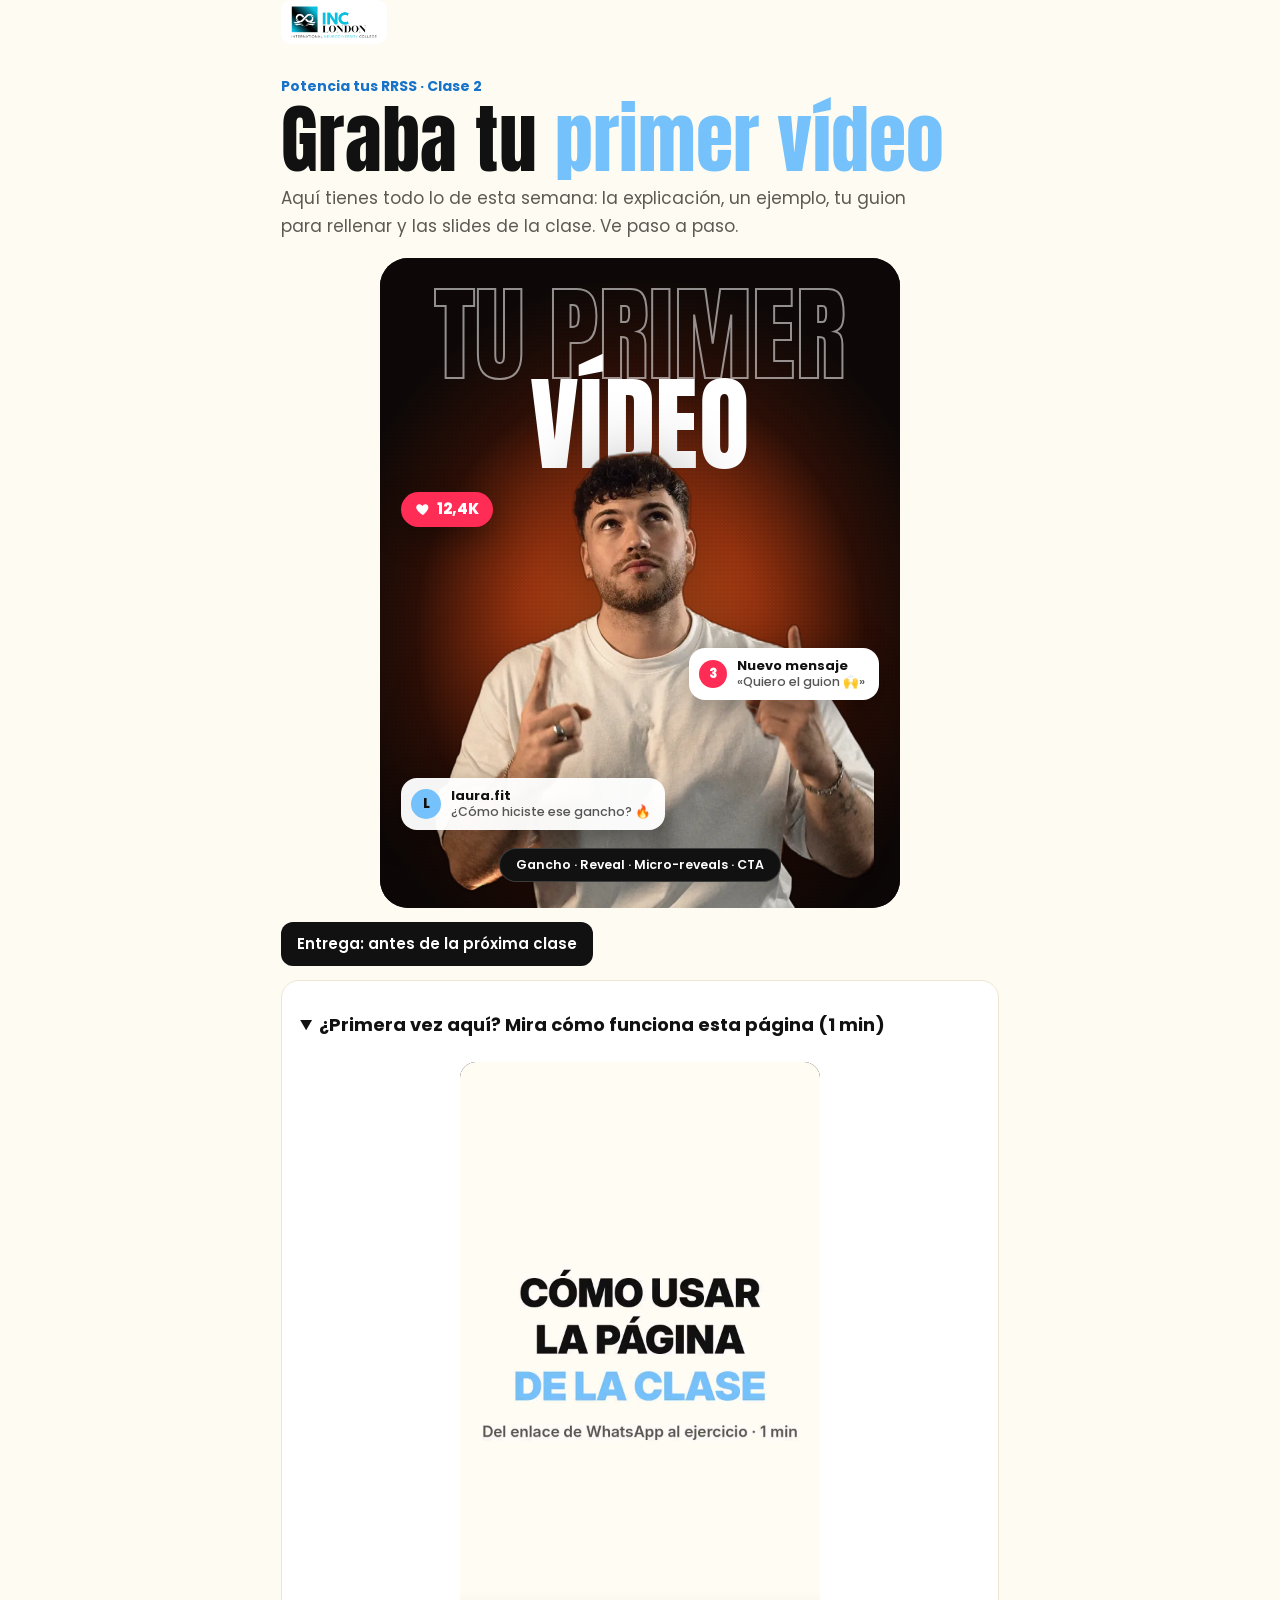
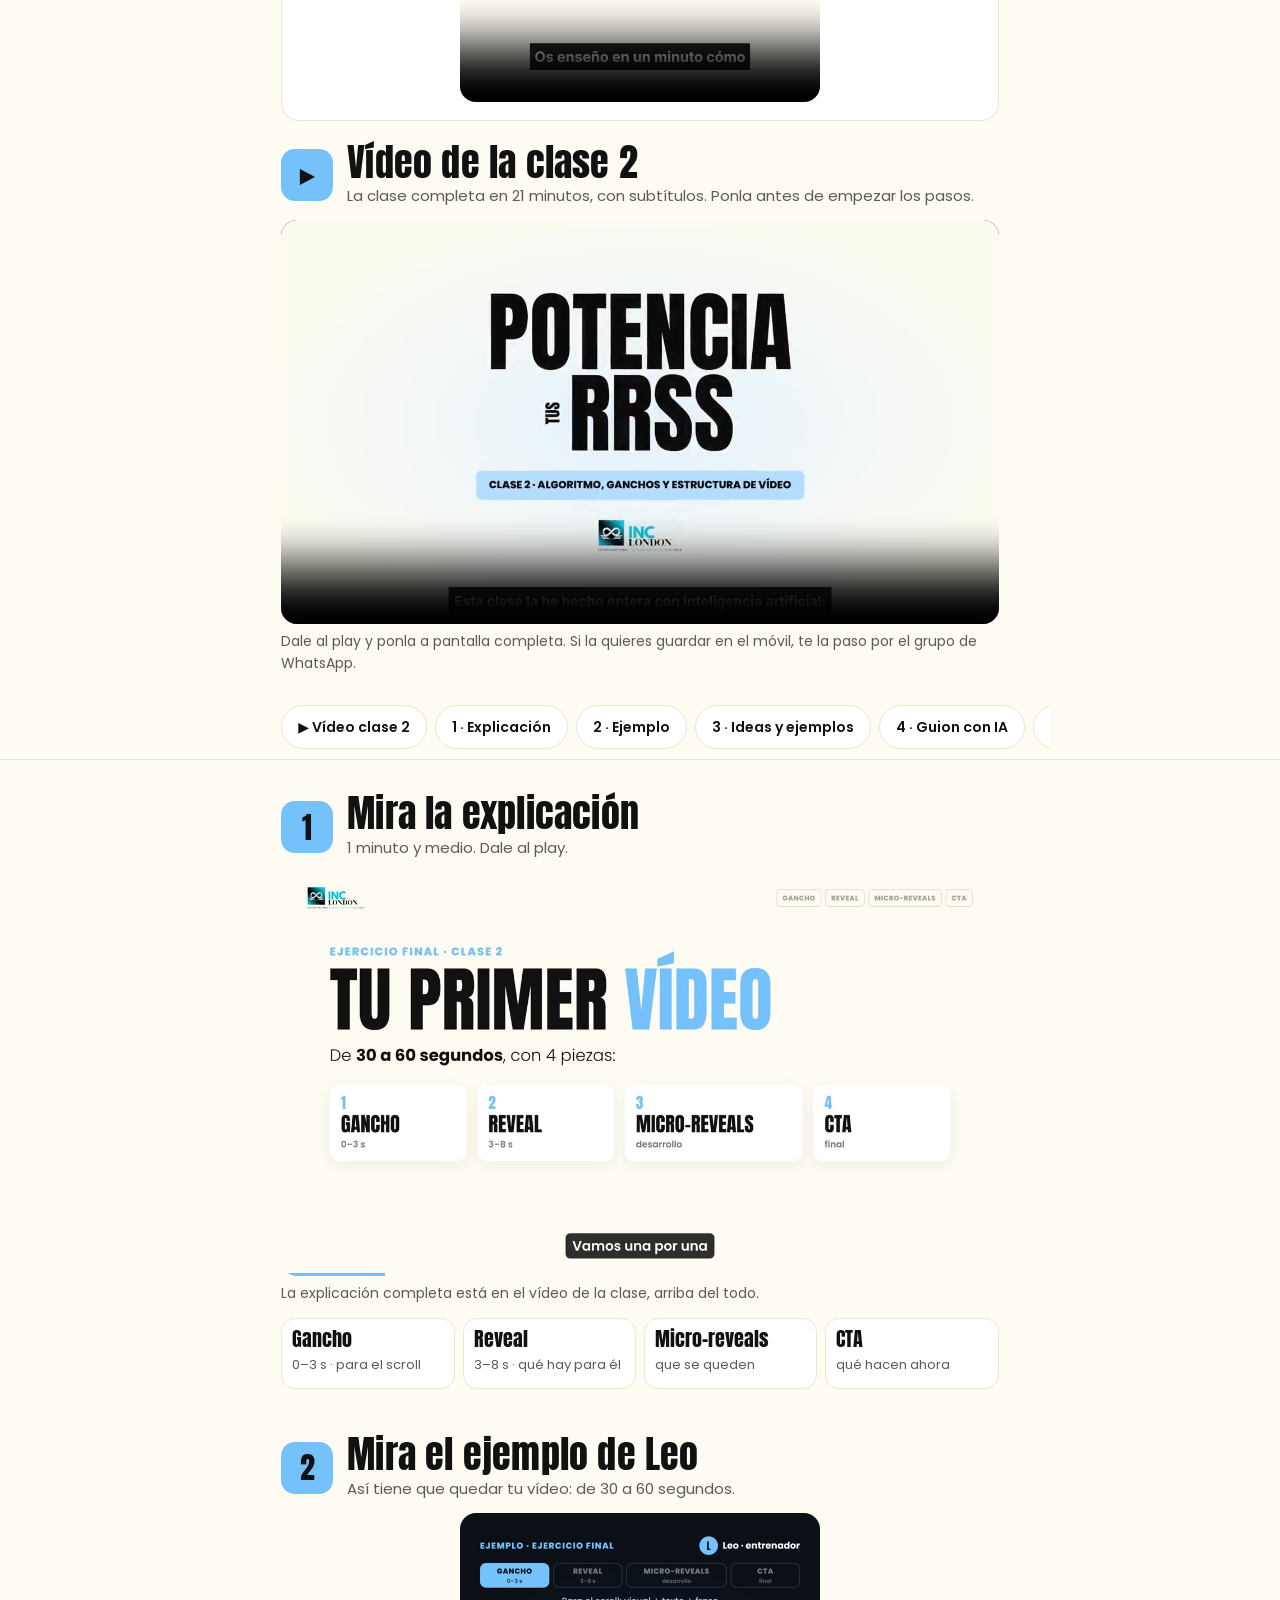
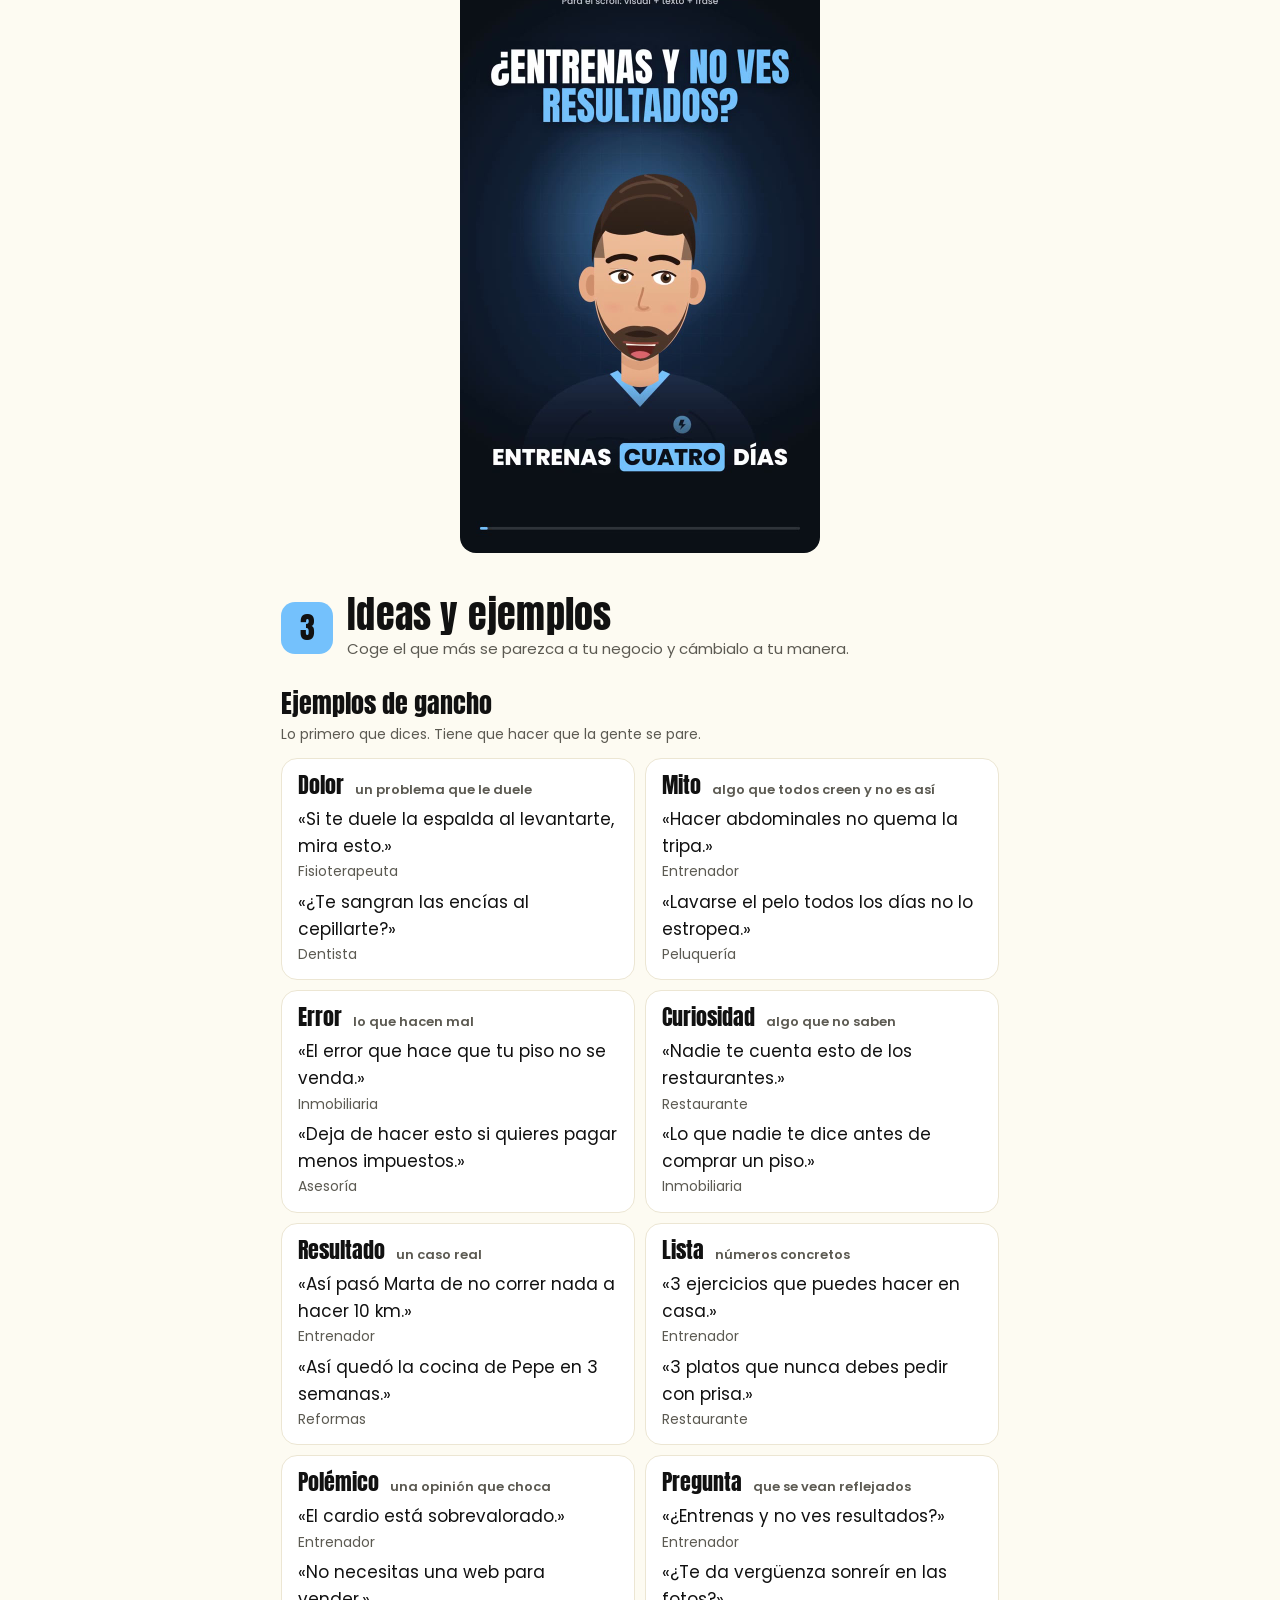
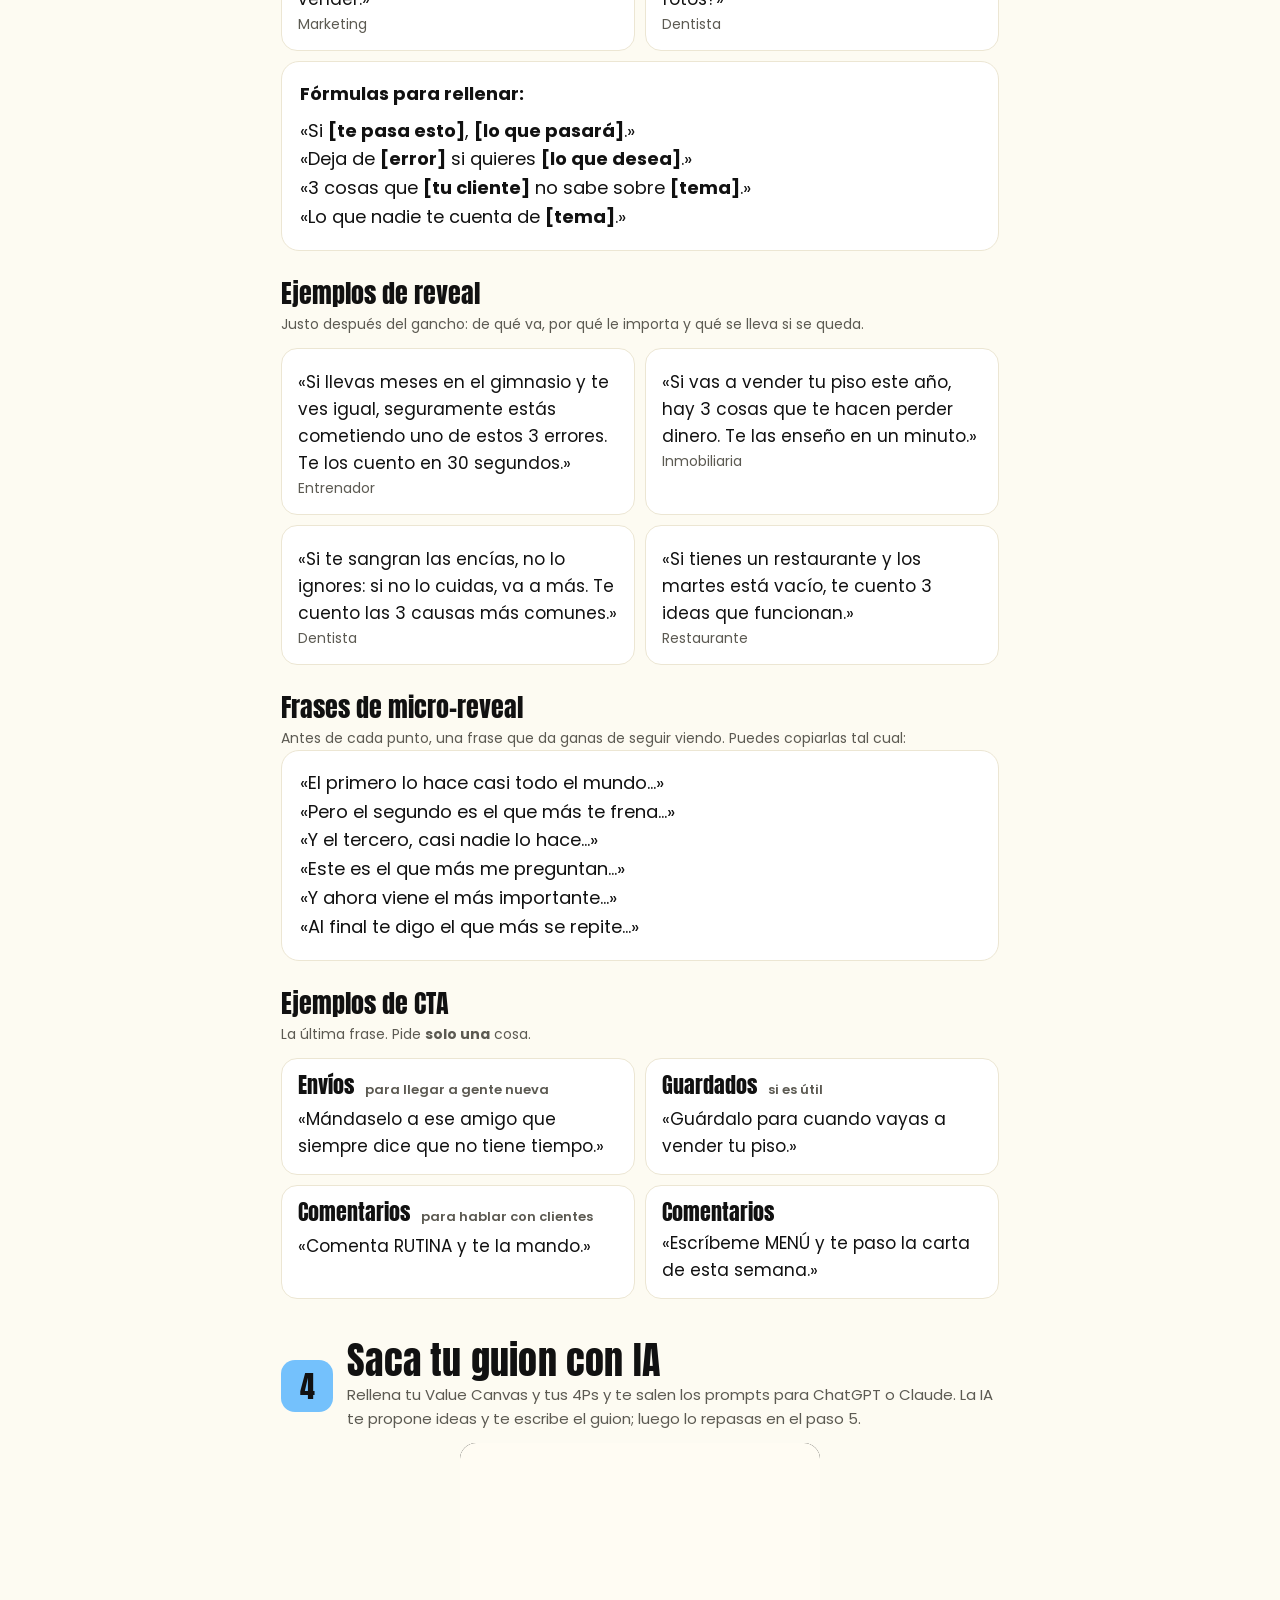
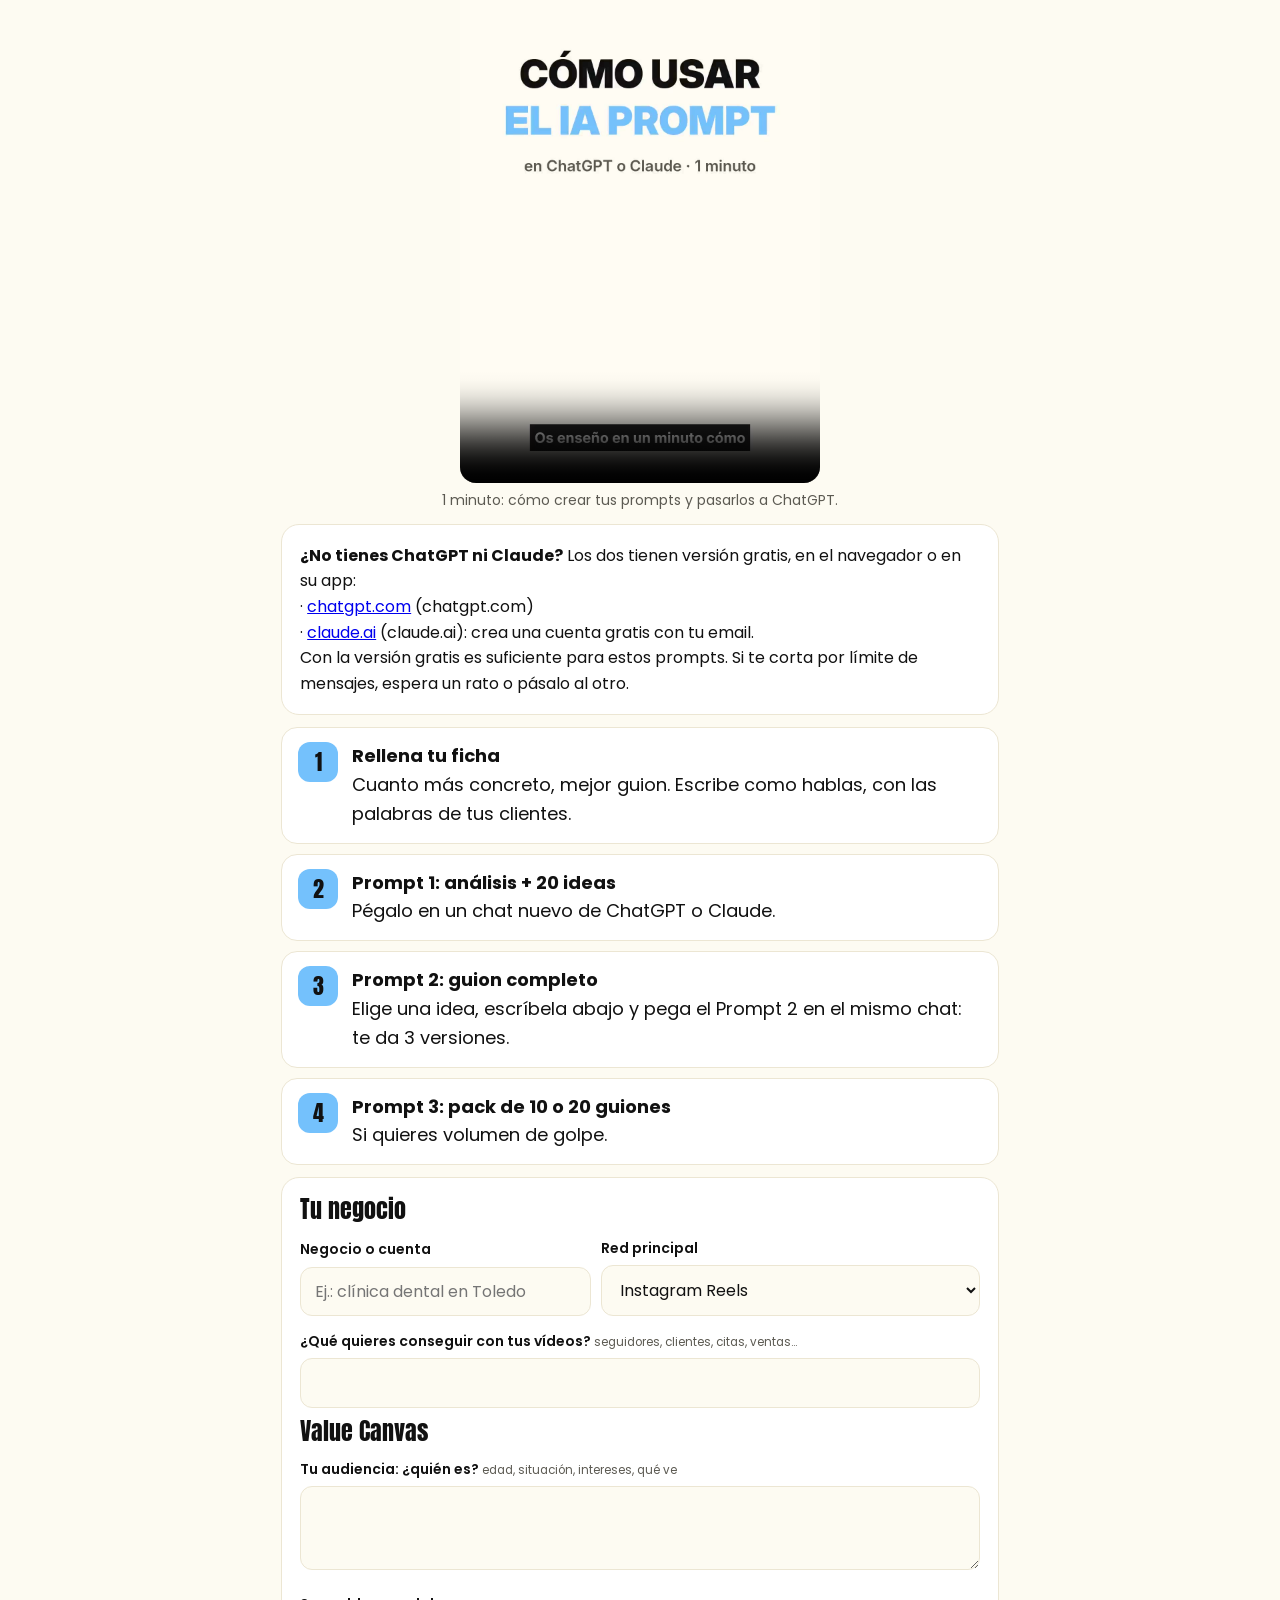
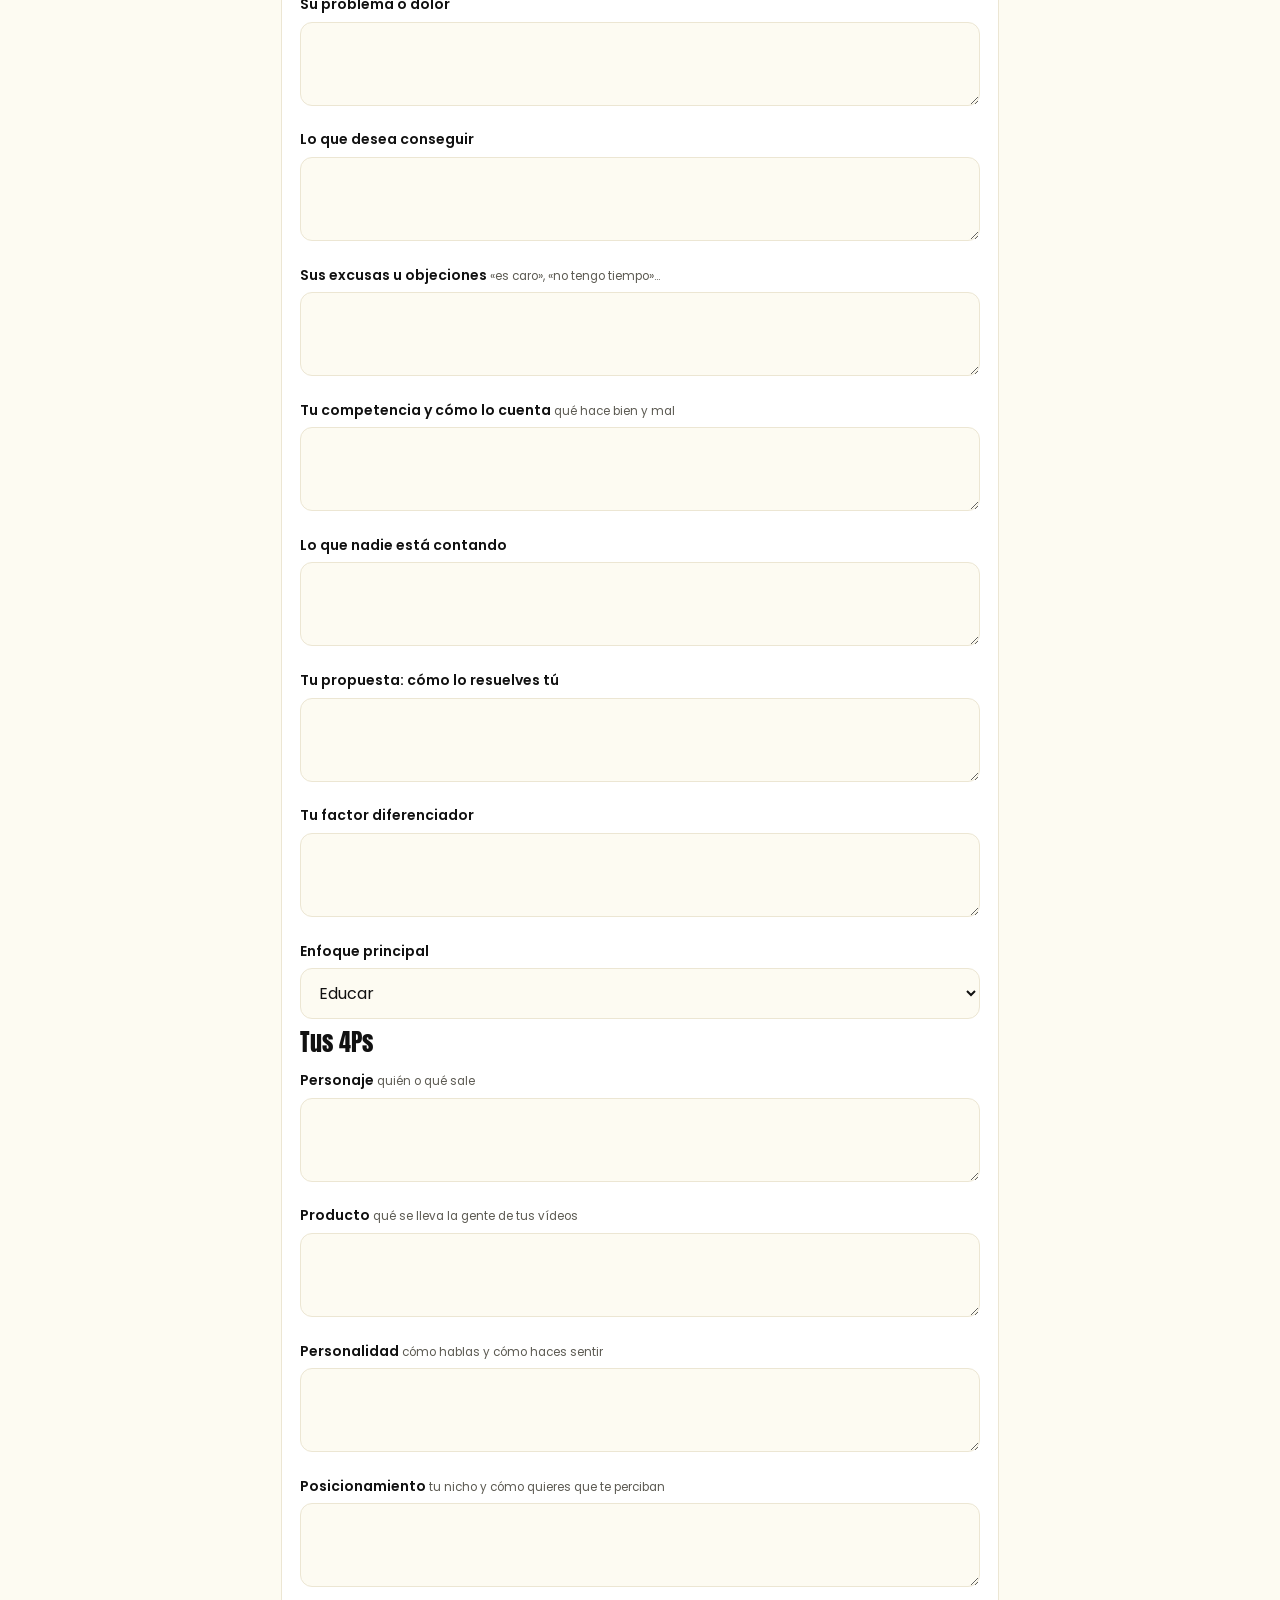
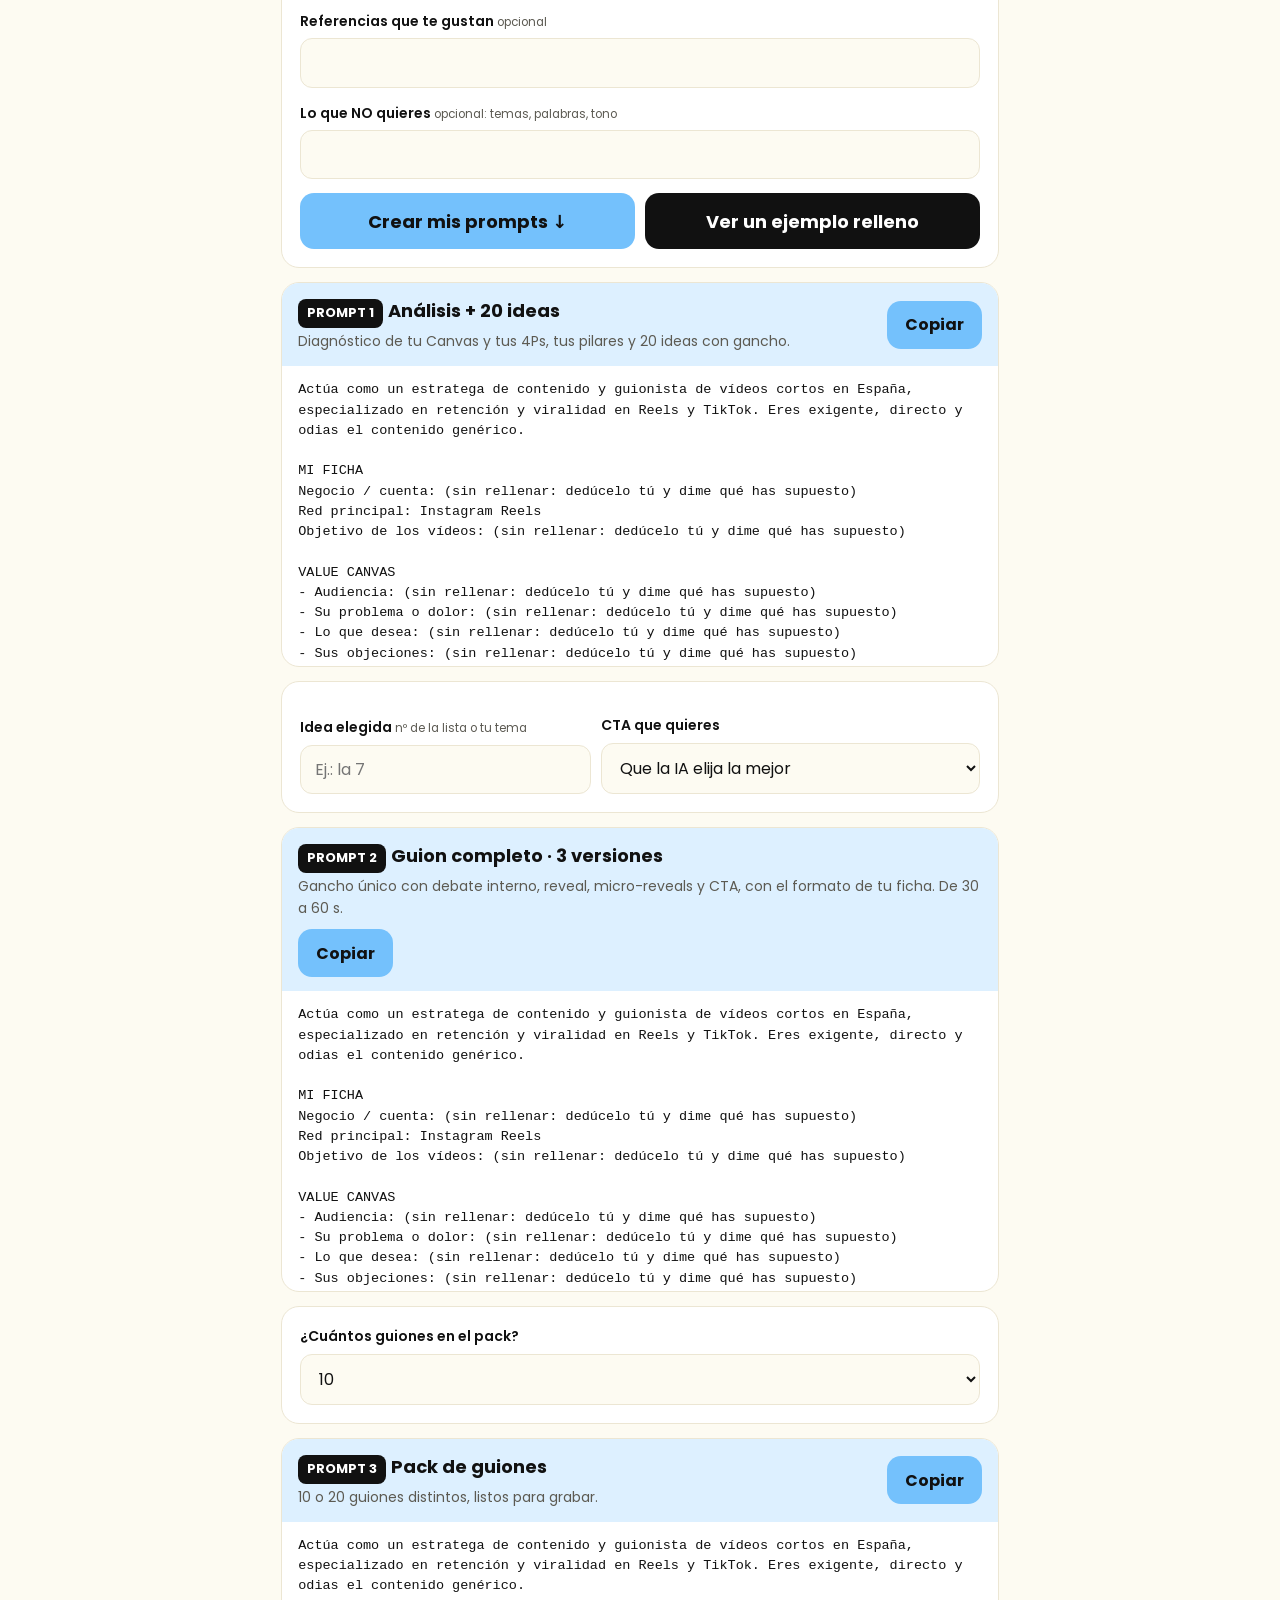
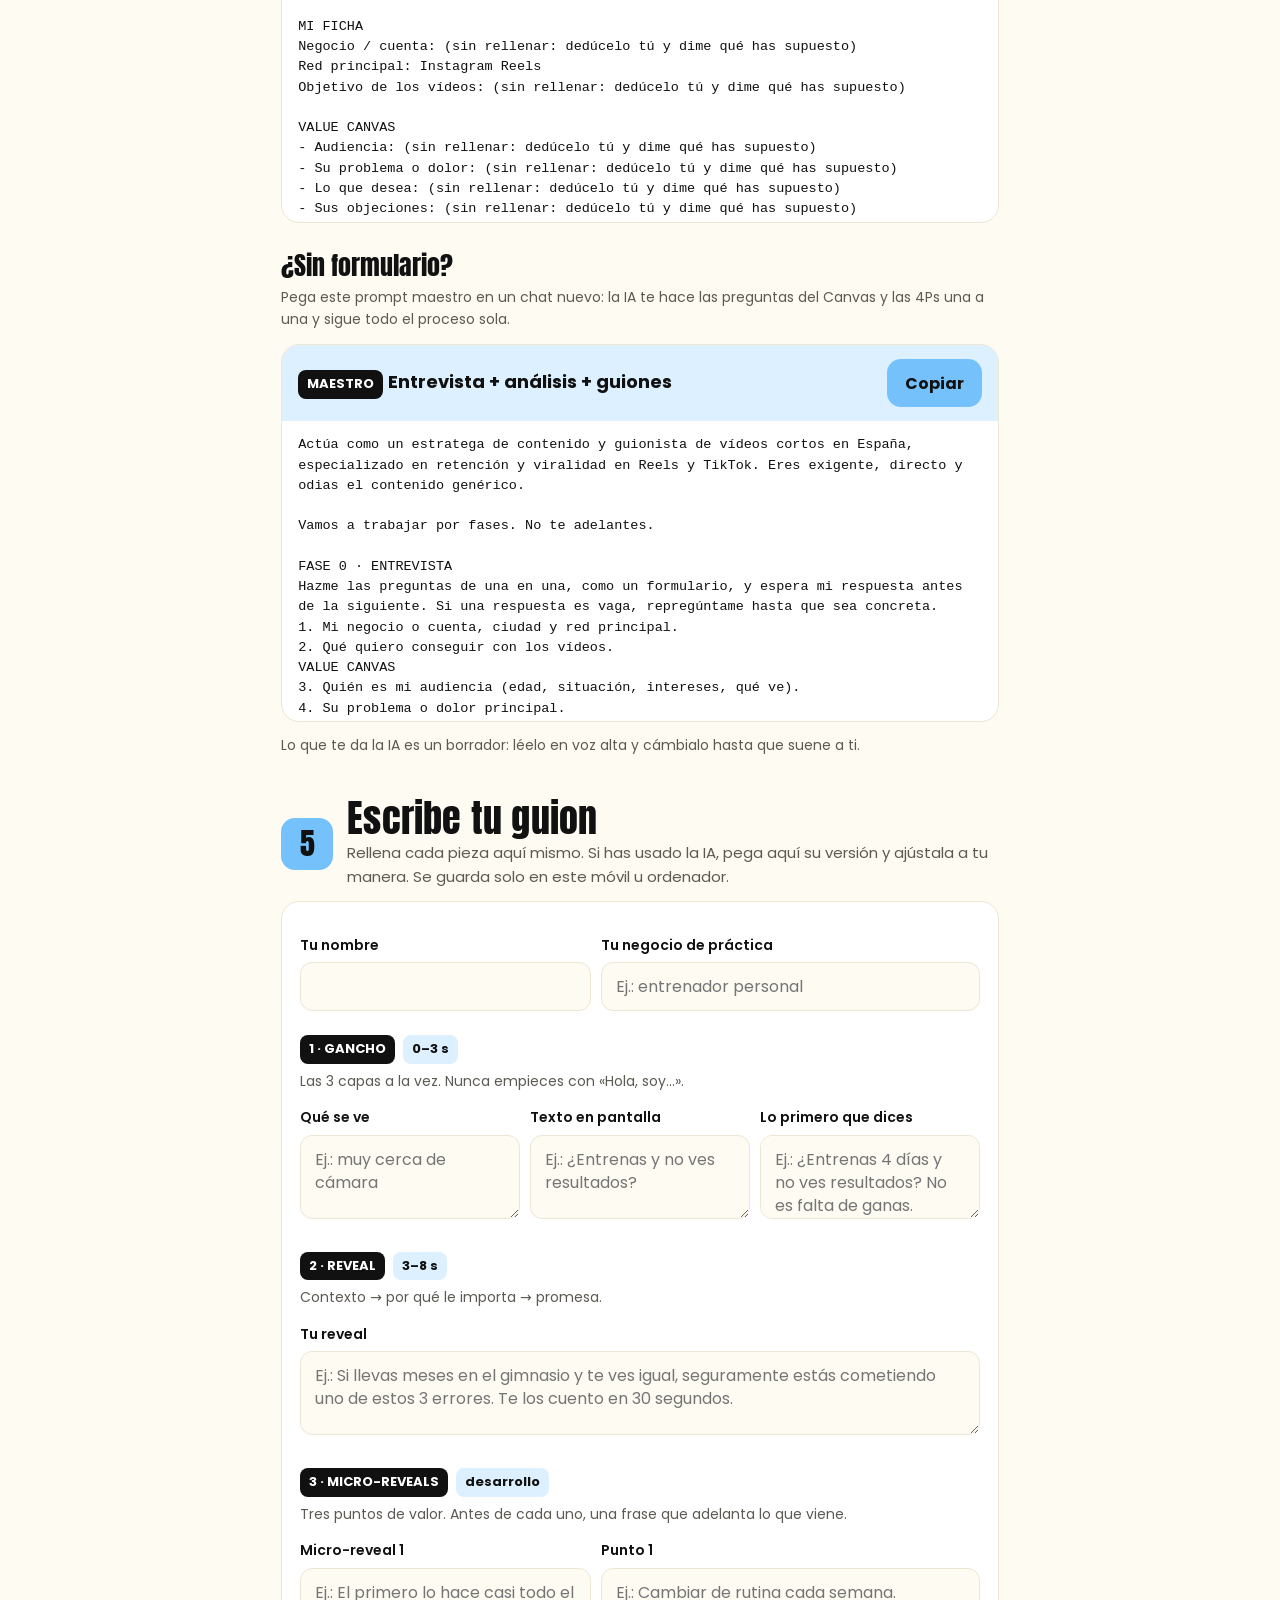
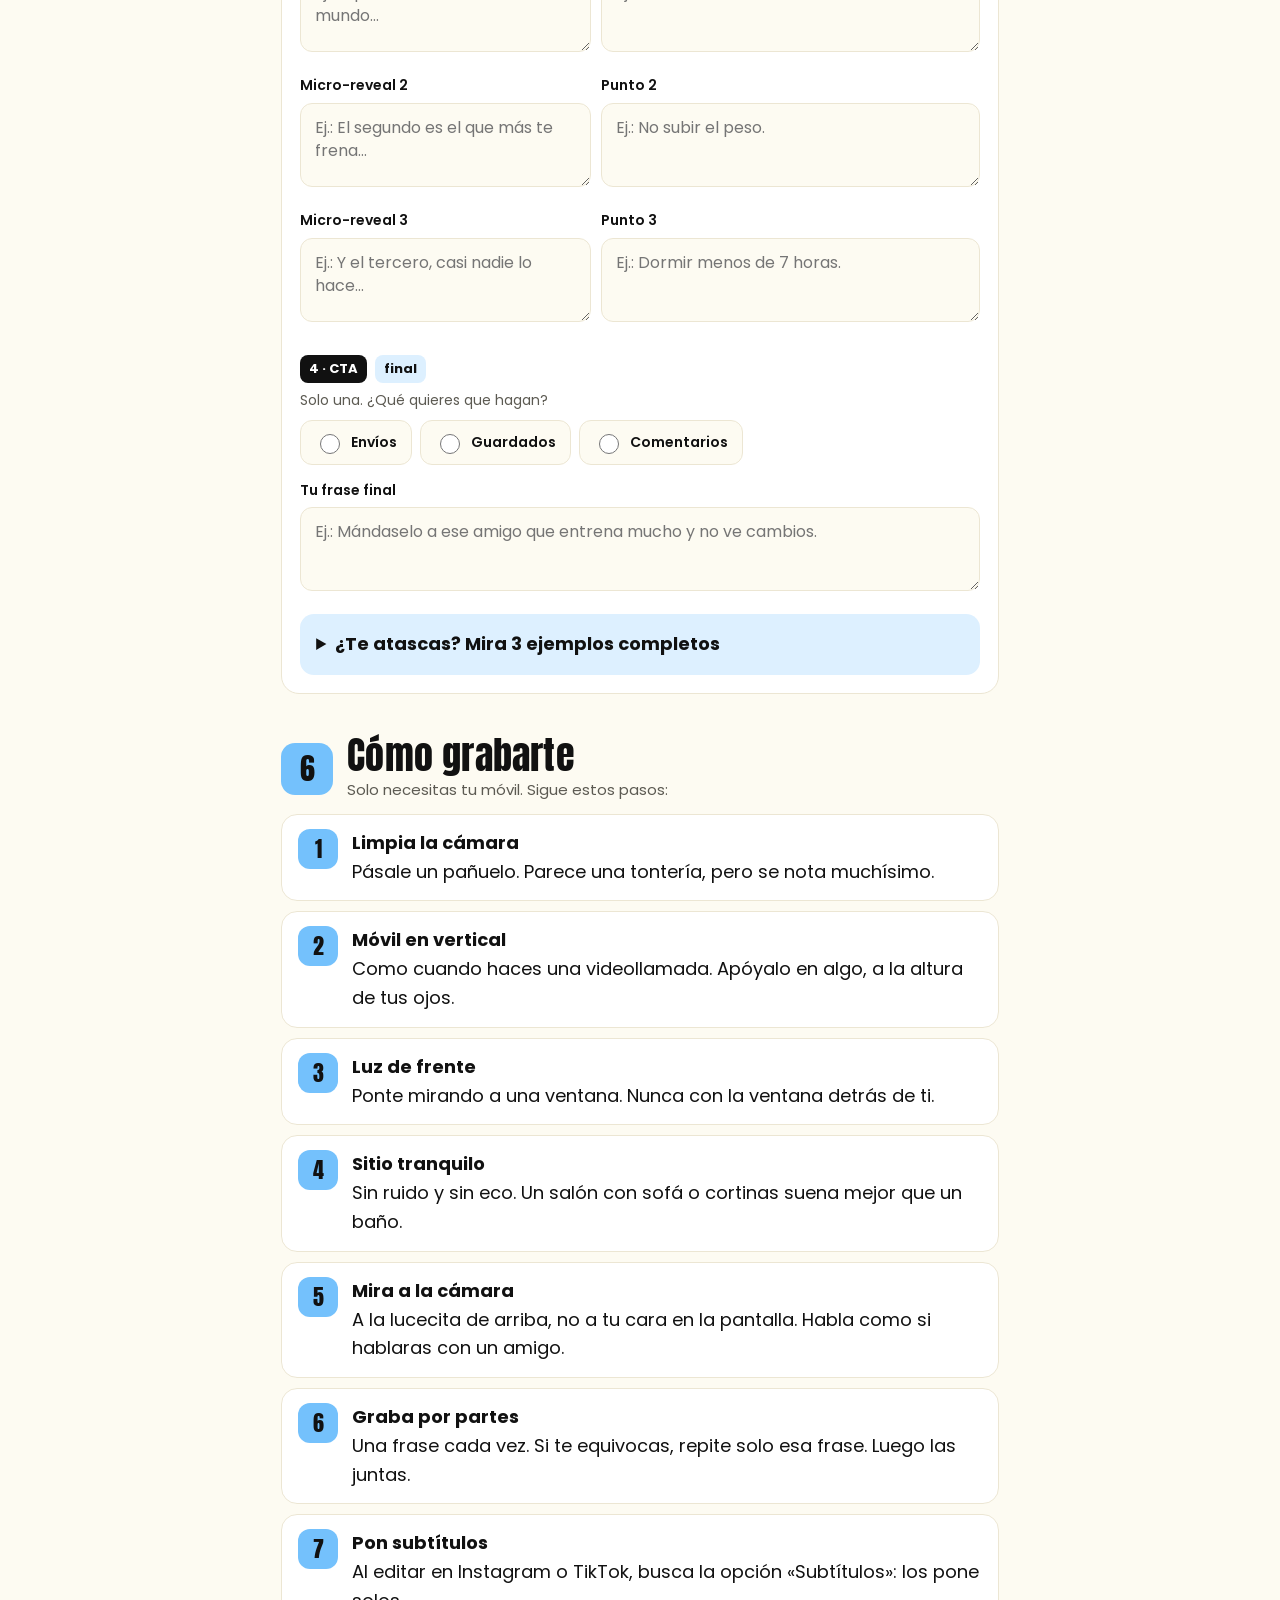
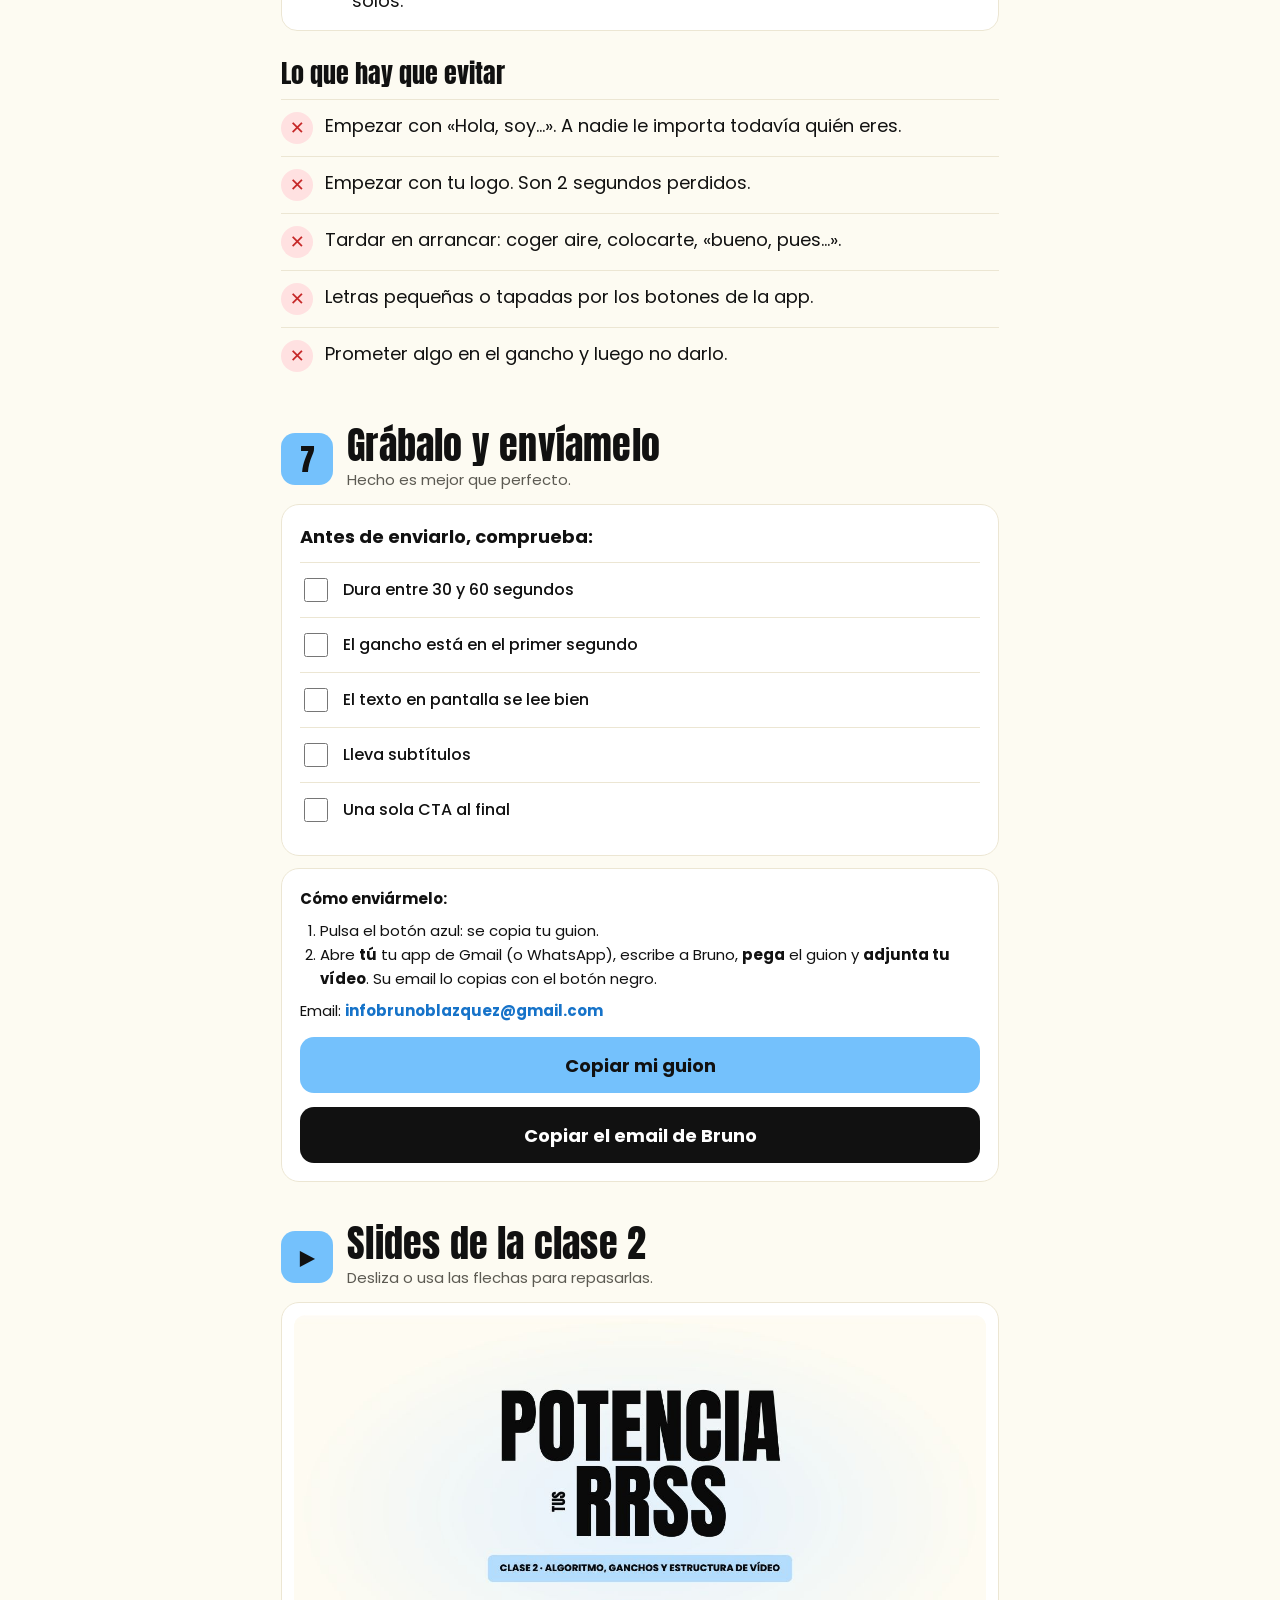
==== clase2/index.html @ dfa0992d "Añadir página de la Clase 2 · Potencia tus RRSS Co-Authored-By: Claude Opus 5.5 <noreply@anthropic.c" ====
<!DOCTYPE html>
<html lang="es">
<head>
<meta charset="utf-8">
<meta name="viewport" content="width=device-width, initial-scale=1">
<title>Clase 2 · Potencia tus RRSS</title>
<meta name="robots" content="noindex">
<meta property="og:title" content="Clase 2 · Potencia tus RRSS">
<meta property="og:description" content="El vídeo de la clase, tu ejercicio, ideas de ganchos y prompts de IA para tu guion.">
<meta property="og:image" content="https://cblazquezbruno-ux.github.io/lamuralla-local-app/clase2/img/poster-clase2.jpg">
<meta property="og:type" content="website">
<link rel="preconnect" href="https://fonts.googleapis.com">
<link href="https://fonts.googleapis.com/css2?family=Anton&family=Poppins:wght@300;400;500;600;700;800&display=swap" rel="stylesheet">
<style>
/* VOICE: cercano y claro, para alumnos que no son técnicos
   IDEA: la carpeta de la clase 2 — todo en un sitio, paso a paso
   PICTURE: los vídeos de la clase como pieza principal
   COLOUR and TYPE: crema de las slides, azul del curso, negro; Anton + Poppins
   LAYOUT: una columna, pasos numerados grandes, botones de 44px+ */
:root{color-scheme:light dark;--bg:light-dark(#FDFBF2,#12161D);--card:light-dark(#FFFFFF,#1B212B);--ink:light-dark(#111111,#F3F1EA);--soft:light-dark(#5C5A52,#B9B6AC);--line:light-dark(#ECE6D3,#2C3440);--blue:#74C1FC;--blue2:light-dark(#1673C9,#8ECDFD);--chip:light-dark(#DDF0FF,#22384F);--dark:#111111}
:root[data-theme=light]{color-scheme:light}:root[data-theme=dark]{color-scheme:dark}
*{box-sizing:border-box;min-width:0}
body{margin:0;background:var(--bg);color:var(--ink);font:18px/1.6 Poppins,system-ui,sans-serif;overflow-x:clip}
.save{display:flex;align-items:center;justify-content:center;gap:8px;min-height:50px;margin-top:10px;border:1.5px solid var(--line);border-radius:14px;background:var(--card);color:var(--ink);text-decoration:none;font-weight:600;font-size:16px}
.save+.hint{text-align:center}
.grid2{display:grid;grid-template-columns:repeat(2,minmax(0,1fr));gap:10px;margin-top:12px}
@media(max-width:600px){.grid2{grid-template-columns:1fr}}
.ej{background:var(--card);border:1px solid var(--line);border-radius:16px;padding:14px 16px}
.ej h3{margin:0 0 6px;font:22px/1.1 Anton,Impact,sans-serif;font-weight:400}
.ej h3 small{font:600 13px Poppins,system-ui,sans-serif;color:var(--soft);margin-left:6px}
.ej p{margin:6px 0 0;font-size:17px}
.ej p i{color:var(--soft);font-style:normal;font-size:14px;display:block}
.blockh{font:26px/1.1 Anton,Impact,sans-serif;margin:28px 0 4px}
.how{counter-reset:h;list-style:none;padding:0;margin:12px 0 0}
.how li{counter-increment:h;display:flex;gap:14px;align-items:flex-start;background:var(--card);border:1px solid var(--line);border-radius:16px;padding:14px 16px;margin-bottom:10px}
.how li::before{content:counter(h);flex:none;width:40px;height:40px;border-radius:12px;background:var(--blue);color:#111;font:22px/40px Anton,Impact,sans-serif;text-align:center}
.how b{display:block}
.bad{list-style:none;padding:0;margin:12px 0 0}
.bad li{display:flex;gap:12px;align-items:flex-start;padding:12px 0;border-top:1px solid var(--line)}
.bad li::before{content:"✕";flex:none;width:32px;height:32px;border-radius:50%;background:#FFE1E1;color:#C62828;font-weight:800;display:flex;align-items:center;justify-content:center}
.wrap{max-width:820px;margin:0 auto;padding:0 max(4vw,16px)}
h1,h2,.anton{font-family:Anton,Impact,sans-serif;font-weight:400;letter-spacing:.2px}
header{padding:28px 0 8px}
.logo{height:44px;width:auto;background:#fff;border-radius:10px;padding:6px 10px}
.kick{margin-top:22px;font-weight:700;color:var(--blue2);font-size:14px}
h1{font-size:clamp(44px,11vw,76px);line-height:.95;margin:6px 0 10px;text-wrap:balance}
h1 span{color:var(--blue)}
.lead{font-size:17px;color:var(--soft);max-width:60ch;margin:0}
.when{display:inline-block;margin-top:14px;background:var(--dark);color:#fff;border-radius:12px;padding:10px 16px;font-weight:600;font-size:15px}
nav{position:sticky;top:0;z-index:5;background:var(--bg);border-bottom:1px solid var(--line);margin-top:20px}
nav .wrap{display:flex;gap:8px;overflow-x:auto;padding-top:10px;padding-bottom:10px}
nav a{flex:none;text-decoration:none;color:var(--ink);background:var(--card);border:1px solid var(--line);border-radius:999px;padding:10px 16px;font-weight:600;font-size:14px;min-height:44px;display:flex;align-items:center}
section{padding:34px 0 8px}
.step{display:flex;align-items:center;gap:14px;margin-bottom:12px}
.num{flex:none;width:52px;height:52px;border-radius:14px;background:var(--blue);color:#111;display:flex;align-items:center;justify-content:center;font:30px Anton,Impact,sans-serif}
h2{font-size:clamp(28px,6vw,38px);line-height:1.05;margin:0}
.sub{color:var(--soft);margin:2px 0 0;font-size:15px}
video{width:100%;display:block;border-radius:16px;background:#000}
.vert{max-width:360px;margin:0 auto}
.card{background:var(--card);border:1px solid var(--line);border-radius:18px;padding:18px}
.pieces{display:grid;grid-template-columns:repeat(4,minmax(0,1fr));gap:8px;margin:14px 0 4px}
.pieces div{background:var(--card);border:1px solid var(--line);border-radius:14px;padding:10px}
.pieces b{display:block;font:20px/1 Anton,Impact,sans-serif;font-weight:400}
.pieces small{color:var(--soft);font-size:13px}
@media(max-width:600px){.pieces{grid-template-columns:repeat(2,minmax(0,1fr))}}
label{display:block;font-weight:600;font-size:14px;margin:14px 0 6px}
label small{font-weight:400;color:var(--soft)}
textarea,input[type=text]{width:100%;font:16px/1.45 Poppins,system-ui,sans-serif;color:var(--ink);background:var(--bg);border:1.5px solid var(--line);border-radius:12px;padding:12px 14px;min-height:48px;resize:vertical}
textarea{min-height:84px}
textarea:focus,input:focus{outline:3px solid var(--blue);outline-offset:1px;border-color:var(--blue)}
.piece{margin-top:22px}
.tag{display:inline-flex;gap:8px;align-items:center;font-weight:700;font-size:13px}
.tag i{font-style:normal;background:var(--dark);color:#fff;border-radius:8px;padding:4px 9px}
.tag em{font-style:normal;background:var(--chip);border-radius:8px;padding:4px 9px}
.hint{font-size:14px;color:var(--soft);margin:6px 0 0}
.row3{display:grid;grid-template-columns:repeat(3,minmax(0,1fr));gap:10px}
.row2{display:grid;grid-template-columns:minmax(0,1fr) minmax(0,1.3fr);gap:10px;align-items:end}
@media(max-width:600px){.row3,.row2{grid-template-columns:1fr}}
.radios{display:flex;flex-wrap:wrap;gap:8px;margin-top:8px}
.radios label{margin:0;display:flex;align-items:center;gap:8px;background:var(--bg);border:1.5px solid var(--line);border-radius:12px;padding:10px 14px;min-height:44px;font-weight:600;cursor:pointer}
.radios input{width:20px;height:20px;accent-color:#1673C9}
details{margin-top:14px;background:var(--chip);border-radius:14px;padding:4px 16px}
summary{cursor:pointer;font-weight:700;padding:12px 0;min-height:44px}
.ex{display:grid;grid-template-columns:repeat(3,minmax(0,1fr));gap:10px;padding-bottom:14px}
@media(max-width:700px){.ex{grid-template-columns:1fr}}
.ex div{background:var(--card);border-radius:12px;padding:12px;font-size:14px}
.ex b.t{font:18px Anton,Impact,sans-serif;font-weight:400;display:block;margin-bottom:4px}
ul.check{list-style:none;padding:0;margin:10px 0 0}
ul.check label{display:flex;gap:12px;align-items:center;margin:0;padding:12px 0;border-top:1px solid var(--line);font-weight:500;font-size:16px;cursor:pointer}
ul.check input{width:24px;height:24px;accent-color:#1673C9;flex:none}
.tips{display:grid;grid-template-columns:repeat(4,minmax(0,1fr));gap:8px;margin-top:12px}
@media(max-width:600px){.tips{grid-template-columns:repeat(2,minmax(0,1fr))}}
.tips div{background:var(--card);border:1px solid var(--line);border-radius:14px;padding:12px;font-size:14px}
.tips b{display:block;font:18px Anton,Impact,sans-serif;font-weight:400}
.btn{display:flex;align-items:center;justify-content:center;gap:10px;width:100%;min-height:56px;border:0;border-radius:14px;background:var(--blue);color:#111;font:700 18px Poppins,system-ui,sans-serif;cursor:pointer;margin-top:14px;text-decoration:none}
.btn.dark{background:var(--dark);color:#fff}
.btn:focus-visible{outline:3px solid var(--ink);outline-offset:2px}
.ok{display:none;margin-top:10px;background:#DFF5E3;color:#114B22;border-radius:12px;padding:12px 14px;font-weight:600}
.send{margin-top:16px;font-size:15px}
.send ol{padding-left:20px;margin:8px 0}
.mail{font-weight:700;color:var(--blue2);overflow-wrap:anywhere}
#copyBox{display:none;margin-top:10px}
.viewer{background:var(--card);border:1px solid var(--line);border-radius:18px;padding:12px}
.slide{position:relative;aspect-ratio:1282/723;border-radius:12px;overflow:hidden;background:#FDFBF2;touch-action:pan-y}
.slide img{width:100%;height:100%;object-fit:contain;display:block;user-select:none;-webkit-user-drag:none}
.ctrl{display:flex;align-items:center;justify-content:space-between;gap:10px;margin-top:10px}
.ctrl button{min-width:64px;min-height:48px;border-radius:12px;border:1.5px solid var(--line);background:var(--bg);color:var(--ink);font:700 20px Poppins,system-ui,sans-serif;cursor:pointer}
.ctrl span{font-weight:600;color:var(--soft)}
input[type=range]{width:100%;accent-color:#1673C9;margin-top:8px;height:32px}
.ia select{width:100%;font:16px Poppins,system-ui,sans-serif;color:var(--ink);background:var(--bg);border:1.5px solid var(--line);border-radius:12px;padding:12px 14px;min-height:48px}
.ia select:focus{outline:3px solid var(--blue);outline-offset:1px}
.ia legend{font:24px/1.1 Anton,Impact,sans-serif;padding:0;margin:6px 0 0}
.ia fieldset{border:0;padding:0;margin:0 0 10px}
.pc{background:var(--card);border:1px solid var(--line);border-radius:18px;margin-top:14px;overflow:hidden}
.pc .ph{display:flex;flex-wrap:wrap;gap:10px;align-items:center;justify-content:space-between;padding:14px 16px;background:var(--chip)}
.pc .ph p{margin:2px 0 0;font-size:14px;color:var(--soft)}
.pc pre{margin:0;padding:14px 16px;max-height:300px;overflow:auto;white-space:pre-wrap;word-break:break-word;font:13.5px/1.5 ui-monospace,Menlo,Consolas,monospace}
.pc .btn{width:auto;min-height:48px;margin:0;padding:0 18px;font-size:16px}
.iabtns{display:flex;flex-wrap:wrap;gap:10px;margin-top:14px}
.iabtns .btn{width:auto;flex:1 1 200px;margin:0}
.iatoast{position:fixed;left:50%;bottom:22px;transform:translateX(-50%);background:var(--dark);color:#fff;padding:10px 18px;border-radius:12px;font-weight:700;opacity:0;pointer-events:none;transition:opacity .2s}
.iatoast.on{opacity:1}
main.wrap{display:flex;flex-direction:column}
#explicacion,#ejemplo,#ejemplos{order:1}#ia{order:2}#guion{order:3}#grabar{order:4}#enviar{order:5}#slides{order:6}
.hero{position:relative;margin:18px auto 0;aspect-ratio:4/5;max-width:520px;border-radius:28px;overflow:hidden;isolation:isolate;background:#0d0807}
.hero-bg{position:absolute;inset:0;background:radial-gradient(60% 55% at 50% 58%,#e0601f 0%,#9a3410 38%,#2a0e06 72%,#0d0807 100%)}
.hero-bg::after{content:"";position:absolute;inset:0;background-image:radial-gradient(rgba(255,255,255,.07) 1px,transparent 1px);background-size:4px 4px;mix-blend-mode:overlay}
.hero-word{position:absolute;left:0;right:0;top:5%;z-index:1;text-align:center;font:clamp(54px,15vw,104px)/.86 Anton,Impact,sans-serif;letter-spacing:.5px;text-transform:uppercase}
.hero-word span{display:block}
.hero-word span:first-child{color:transparent;-webkit-text-stroke:2px rgba(255,255,255,.55)}
.hero-word span:last-child{color:#fff}
.hero-img{position:absolute;z-index:2;left:50%;bottom:0;width:90%;transform:translateX(-50%);filter:drop-shadow(0 20px 40px rgba(0,0,0,.45))}
.hc{position:absolute;z-index:3;font:600 13px/1.25 Poppins,system-ui,sans-serif;color:#111;box-shadow:0 10px 30px rgba(0,0,0,.35)}
.hc strong{display:block;font-weight:700;font-size:13px}
.hc span{display:block;color:#555;font-weight:500;font-size:12.5px}
.pill{top:36%;left:4%;display:flex;align-items:center;gap:6px;background:#ff2d55;color:#fff;border-radius:999px;padding:8px 14px;font-weight:800;font-size:15px}
.dm{top:60%;right:4%;display:flex;gap:10px;align-items:center;background:#fff;border-radius:16px;padding:10px 14px 10px 10px;max-width:48%}
.dm b{flex:none;width:28px;height:28px;border-radius:50%;background:#ff2d55;color:#fff;display:flex;align-items:center;justify-content:center;font-weight:800}
.cm{bottom:12%;left:4%;display:flex;gap:10px;align-items:center;background:rgba(255,255,255,.96);border-radius:16px;padding:10px 14px 10px 10px;max-width:58%}
.cm i{flex:none;width:30px;height:30px;border-radius:50%;background:#74C1FC;color:#111;font-style:normal;font-weight:800;display:flex;align-items:center;justify-content:center}
.tagline{left:50%;bottom:4%;transform:translateX(-50%);white-space:nowrap;background:#111;color:#fff;border-radius:999px;padding:8px 16px;font-size:12.5px;box-shadow:none;border:1px solid rgba(255,255,255,.18)}
@media(max-width:420px){.dm{max-width:52%}.hc span{font-size:11.5px}.tagline{font-size:11px;padding:7px 12px}}
@media(prefers-reduced-motion:no-preference){
.hero-word span{animation:hwIn .9s cubic-bezier(.2,.8,.2,1) both}.hero-word span:last-child{animation-delay:.12s}
.hero-img{animation:hiIn 1s cubic-bezier(.2,.8,.2,1) .15s both}
.pill{animation:pop .5s cubic-bezier(.3,1.6,.5,1) .9s both,fl 5s ease-in-out 1.5s infinite}
.dm{animation:pop .5s cubic-bezier(.3,1.6,.5,1) 1.15s both,fl 6s ease-in-out 1.8s infinite}
.cm{animation:pop .5s cubic-bezier(.3,1.6,.5,1) 1.4s both,fl 5.5s ease-in-out 2s infinite}
.tagline{animation:tg .6s ease 1.7s both}
.hero-bg{animation:glow 5s ease-in-out infinite}}
@keyframes hwIn{from{opacity:0;transform:translateY(24px) scale(.96)}to{opacity:1;transform:none}}
@keyframes hiIn{from{opacity:0;transform:translate(-50%,40px) scale(.96)}to{opacity:1;transform:translate(-50%,0)}}
@keyframes pop{from{opacity:0;scale:.6}to{opacity:1;scale:1}}
@keyframes fl{0%,100%{translate:0 0}50%{translate:0 -6px}}
@keyframes tg{from{opacity:0}to{opacity:1}}
@keyframes glow{0%,100%{filter:brightness(1)}50%{filter:brightness(1.15)}}
footer{padding:40px 0 60px;color:var(--soft);font-size:14px;text-align:center}
@media(prefers-reduced-motion:no-preference){.slide img{transition:opacity .2s}}
</style>
</head>
<body>
<header class="wrap">
  <img class="logo" src="img/logo.png" alt="INC London">
  <div class="kick">Potencia tus RRSS · Clase 2</div>
  <h1>Graba tu <span>primer vídeo</span></h1>
  <p class="lead">Aquí tienes todo lo de esta semana: la explicación, un ejemplo, tu guion para rellenar y las slides de la clase. Ve paso a paso.</p>
  <div class="hero" aria-label="Bruno señalando el título">
    <div class="hero-bg"></div>
    <div class="hero-word" aria-hidden="true"><span>TU PRIMER</span><span>VÍDEO</span></div>
    <img class="hero-img" src="img/bruno-cut.webp" alt="Bruno">
    <div class="hc pill"><svg viewBox="0 0 24 24" width="16" height="16" aria-hidden="true"><path fill="#fff" d="M12 21s-7.5-4.6-9.6-9.1C.9 8.6 3 5 6.4 5c2 0 3.6 1.1 4.6 2.7C12 6.1 13.6 5 15.6 5 19 5 21.1 8.6 19.6 11.9 17.5 16.4 12 21 12 21z"/></svg>12,4K</div>
    <div class="hc dm"><b>3</b><div><strong>Nuevo mensaje</strong><span>«Quiero el guion 🙌»</span></div></div>
    <div class="hc cm"><i>L</i><div><strong>laura.fit</strong><span>¿Cómo hiciste ese gancho? 🔥</span></div></div>
    <div class="hc tagline">Gancho · Reveal · Micro-reveals · CTA</div>
  </div>
  <div class="when">Entrega: antes de la próxima clase</div>
  <details class="card" style="margin-top:14px" open><summary style="font-weight:700">¿Primera vez aquí? Mira cómo funciona esta página (1 min)</summary><video class="vert" style="margin-top:10px" controls playsinline preload="metadata" poster="img/poster-pagina.jpg" src="videos/como-usar-la-pagina.mp4"></video></details>
</header>

<section class="wrap" id="clase" style="padding-top:22px">
  <div class="step"><div class="num" style="font-size:22px">▶</div><div><h2>Vídeo de la clase 2</h2><p class="sub">La clase completa en 21 minutos, con subtítulos. Ponla antes de empezar los pasos.</p></div></div>
  <video controls playsinline preload="metadata" poster="img/poster-clase2.jpg" src="videos/clase2.mp4"></video>
  <p class="hint">Dale al play y ponla a pantalla completa. Si la quieres guardar en el móvil, te la paso por el grupo de WhatsApp.</p>
</section>

<nav><div class="wrap">
  <a href="#clase">▶ Vídeo clase 2</a><a href="#explicacion">1 · Explicación</a><a href="#ejemplo">2 · Ejemplo</a><a href="#ejemplos">3 · Ideas y ejemplos</a><a href="#ia">4 · Guion con IA</a><a href="#guion">5 · Tu guion</a><a href="#grabar">6 · Cómo grabarte</a><a href="#enviar">7 · Enviar</a><a href="#slides">Slides</a>
</div></nav>

<main class="wrap">
<section id="explicacion">
  <div class="step"><div class="num">1</div><div><h2>Mira la explicación</h2><p class="sub">1 minuto y medio. Dale al play.</p></div></div>
  <img src="img/poster-explicacion.jpg" alt="Explicación del ejercicio" style="width:100%;border-radius:16px;display:block"><p class="hint">La explicación completa está en el vídeo de la clase, arriba del todo.</p>
  <div class="pieces">
    <div><b>Gancho</b><small>0–3 s · para el scroll</small></div>
    <div><b>Reveal</b><small>3–8 s · qué hay para él</small></div>
    <div><b>Micro-reveals</b><small>que se queden</small></div>
    <div><b>CTA</b><small>qué hacen ahora</small></div>
  </div>
</section>

<section id="ejemplo">
  <div class="step"><div class="num">2</div><div><h2>Mira el ejemplo de Leo</h2><p class="sub">Así tiene que quedar tu vídeo: de 30 a 60 segundos.</p></div></div>
  <img class="vert" src="img/poster-leo.jpg" alt="Ejemplo de Leo" style="width:100%;border-radius:16px;display:block">
</section>

<section id="ejemplos">
  <div class="step"><div class="num">3</div><div><h2>Ideas y ejemplos</h2><p class="sub">Coge el que más se parezca a tu negocio y cámbialo a tu manera.</p></div></div>

  <div class="blockh">Ejemplos de gancho</div>
  <p class="hint">Lo primero que dices. Tiene que hacer que la gente se pare.</p>
  <div class="grid2">
    <div class="ej"><h3>Dolor <small>un problema que le duele</small></h3><p>«Si te duele la espalda al levantarte, mira esto.»<i>Fisioterapeuta</i></p><p>«¿Te sangran las encías al cepillarte?»<i>Dentista</i></p></div>
    <div class="ej"><h3>Mito <small>algo que todos creen y no es así</small></h3><p>«Hacer abdominales no quema la tripa.»<i>Entrenador</i></p><p>«Lavarse el pelo todos los días no lo estropea.»<i>Peluquería</i></p></div>
    <div class="ej"><h3>Error <small>lo que hacen mal</small></h3><p>«El error que hace que tu piso no se venda.»<i>Inmobiliaria</i></p><p>«Deja de hacer esto si quieres pagar menos impuestos.»<i>Asesoría</i></p></div>
    <div class="ej"><h3>Curiosidad <small>algo que no saben</small></h3><p>«Nadie te cuenta esto de los restaurantes.»<i>Restaurante</i></p><p>«Lo que nadie te dice antes de comprar un piso.»<i>Inmobiliaria</i></p></div>
    <div class="ej"><h3>Resultado <small>un caso real</small></h3><p>«Así pasó Marta de no correr nada a hacer 10 km.»<i>Entrenador</i></p><p>«Así quedó la cocina de Pepe en 3 semanas.»<i>Reformas</i></p></div>
    <div class="ej"><h3>Lista <small>números concretos</small></h3><p>«3 ejercicios que puedes hacer en casa.»<i>Entrenador</i></p><p>«3 platos que nunca debes pedir con prisa.»<i>Restaurante</i></p></div>
    <div class="ej"><h3>Polémico <small>una opinión que choca</small></h3><p>«El cardio está sobrevalorado.»<i>Entrenador</i></p><p>«No necesitas una web para vender.»<i>Marketing</i></p></div>
    <div class="ej"><h3>Pregunta <small>que se vean reflejados</small></h3><p>«¿Entrenas y no ves resultados?»<i>Entrenador</i></p><p>«¿Te da vergüenza sonreír en las fotos?»<i>Dentista</i></p></div>
  </div>
  <div class="card" style="margin-top:10px"><strong>Fórmulas para rellenar:</strong>
    <p style="margin:8px 0 0">«Si <b>[te pasa esto]</b>, <b>[lo que pasará]</b>.»<br>«Deja de <b>[error]</b> si quieres <b>[lo que desea]</b>.»<br>«3 cosas que <b>[tu cliente]</b> no sabe sobre <b>[tema]</b>.»<br>«Lo que nadie te cuenta de <b>[tema]</b>.»</p></div>

  <div class="blockh">Ejemplos de reveal</div>
  <p class="hint">Justo después del gancho: de qué va, por qué le importa y qué se lleva si se queda.</p>
  <div class="grid2">
    <div class="ej"><p>«Si llevas meses en el gimnasio y te ves igual, seguramente estás cometiendo uno de estos 3 errores. Te los cuento en 30 segundos.»<i>Entrenador</i></p></div>
    <div class="ej"><p>«Si vas a vender tu piso este año, hay 3 cosas que te hacen perder dinero. Te las enseño en un minuto.»<i>Inmobiliaria</i></p></div>
    <div class="ej"><p>«Si te sangran las encías, no lo ignores: si no lo cuidas, va a más. Te cuento las 3 causas más comunes.»<i>Dentista</i></p></div>
    <div class="ej"><p>«Si tienes un restaurante y los martes está vacío, te cuento 3 ideas que funcionan.»<i>Restaurante</i></p></div>
  </div>

  <div class="blockh">Frases de micro-reveal</div>
  <p class="hint">Antes de cada punto, una frase que da ganas de seguir viendo. Puedes copiarlas tal cual:</p>
  <div class="card"><p style="margin:0">«El primero lo hace casi todo el mundo…»<br>«Pero el segundo es el que más te frena…»<br>«Y el tercero, casi nadie lo hace…»<br>«Este es el que más me preguntan…»<br>«Y ahora viene el más importante…»<br>«Al final te digo el que más se repite…»</p></div>

  <div class="blockh">Ejemplos de CTA</div>
  <p class="hint">La última frase. Pide <b>solo una</b> cosa.</p>
  <div class="grid2">
    <div class="ej"><h3>Envíos <small>para llegar a gente nueva</small></h3><p>«Mándaselo a ese amigo que siempre dice que no tiene tiempo.»</p></div>
    <div class="ej"><h3>Guardados <small>si es útil</small></h3><p>«Guárdalo para cuando vayas a vender tu piso.»</p></div>
    <div class="ej"><h3>Comentarios <small>para hablar con clientes</small></h3><p>«Comenta RUTINA y te la mando.»</p></div>
    <div class="ej"><h3>Comentarios</h3><p>«Escríbeme MENÚ y te paso la carta de esta semana.»</p></div>
  </div>
</section>

<section id="grabar">
  <div class="step"><div class="num">6</div><div><h2>Cómo grabarte</h2><p class="sub">Solo necesitas tu móvil. Sigue estos pasos:</p></div></div>
  <ol class="how">
    <li><div><b>Limpia la cámara</b>Pásale un pañuelo. Parece una tontería, pero se nota muchísimo.</div></li>
    <li><div><b>Móvil en vertical</b>Como cuando haces una videollamada. Apóyalo en algo, a la altura de tus ojos.</div></li>
    <li><div><b>Luz de frente</b>Ponte mirando a una ventana. Nunca con la ventana detrás de ti.</div></li>
    <li><div><b>Sitio tranquilo</b>Sin ruido y sin eco. Un salón con sofá o cortinas suena mejor que un baño.</div></li>
    <li><div><b>Mira a la cámara</b>A la lucecita de arriba, no a tu cara en la pantalla. Habla como si hablaras con un amigo.</div></li>
    <li><div><b>Graba por partes</b>Una frase cada vez. Si te equivocas, repite solo esa frase. Luego las juntas.</div></li>
    <li><div><b>Pon subtítulos</b>Al editar en Instagram o TikTok, busca la opción «Subtítulos»: los pone solos.</div></li>
  </ol>
  <div class="blockh">Lo que hay que evitar</div>
  <ul class="bad">
    <li>Empezar con «Hola, soy…». A nadie le importa todavía quién eres.</li>
    <li>Empezar con tu logo. Son 2 segundos perdidos.</li>
    <li>Tardar en arrancar: coger aire, colocarte, «bueno, pues…».</li>
    <li>Letras pequeñas o tapadas por los botones de la app.</li>
    <li>Prometer algo en el gancho y luego no darlo.</li>
  </ul>
</section>

<section id="guion">
  <div class="step"><div class="num">5</div><div><h2>Escribe tu guion</h2><p class="sub">Rellena cada pieza aquí mismo. Si has usado la IA, pega aquí su versión y ajústala a tu manera. Se guarda solo en este móvil u ordenador.</p></div></div>
  <div class="card">
    <div class="row2">
      <div><label for="nombre">Tu nombre</label><input type="text" id="nombre" data-k="Nombre"></div>
      <div><label for="negocio">Tu negocio de práctica</label><input type="text" id="negocio" data-k="Negocio" placeholder="Ej.: entrenador personal"></div>
    </div>

    <div class="piece"><span class="tag"><i>1 · GANCHO</i><em>0–3 s</em></span>
      <p class="hint">Las 3 capas a la vez. Nunca empieces con «Hola, soy…».</p>
      <div class="row3">
        <div><label for="g1">Qué se ve</label><textarea id="g1" data-k="Gancho · qué se ve" placeholder="Ej.: muy cerca de cámara"></textarea></div>
        <div><label for="g2">Texto en pantalla</label><textarea id="g2" data-k="Gancho · texto en pantalla" placeholder="Ej.: ¿Entrenas y no ves resultados?"></textarea></div>
        <div><label for="g3">Lo primero que dices</label><textarea id="g3" data-k="Gancho · frase" placeholder="Ej.: ¿Entrenas 4 días y no ves resultados? No es falta de ganas."></textarea></div>
      </div>
    </div>

    <div class="piece"><span class="tag"><i>2 · REVEAL</i><em>3–8 s</em></span>
      <p class="hint">Contexto → por qué le importa → promesa.</p>
      <label for="rv">Tu reveal</label>
      <textarea id="rv" data-k="Reveal" placeholder="Ej.: Si llevas meses en el gimnasio y te ves igual, seguramente estás cometiendo uno de estos 3 errores. Te los cuento en 30 segundos."></textarea>
    </div>

    <div class="piece"><span class="tag"><i>3 · MICRO-REVEALS</i><em>desarrollo</em></span>
      <p class="hint">Tres puntos de valor. Antes de cada uno, una frase que adelanta lo que viene.</p>
      <div class="row2"><div><label for="m1">Micro-reveal 1</label><textarea id="m1" data-k="Micro-reveal 1" placeholder="Ej.: El primero lo hace casi todo el mundo…"></textarea></div><div><label for="p1">Punto 1</label><textarea id="p1" data-k="Punto 1" placeholder="Ej.: Cambiar de rutina cada semana."></textarea></div></div>
      <div class="row2"><div><label for="m2">Micro-reveal 2</label><textarea id="m2" data-k="Micro-reveal 2" placeholder="Ej.: El segundo es el que más te frena…"></textarea></div><div><label for="p2">Punto 2</label><textarea id="p2" data-k="Punto 2" placeholder="Ej.: No subir el peso."></textarea></div></div>
      <div class="row2"><div><label for="m3">Micro-reveal 3</label><textarea id="m3" data-k="Micro-reveal 3" placeholder="Ej.: Y el tercero, casi nadie lo hace…"></textarea></div><div><label for="p3">Punto 3</label><textarea id="p3" data-k="Punto 3" placeholder="Ej.: Dormir menos de 7 horas."></textarea></div></div>
    </div>

    <div class="piece"><span class="tag"><i>4 · CTA</i><em>final</em></span>
      <p class="hint">Solo una. ¿Qué quieres que hagan?</p>
      <div class="radios" role="radiogroup" aria-label="Tipo de CTA">
        <label><input type="radio" name="cta" value="Envíos">Envíos</label>
        <label><input type="radio" name="cta" value="Guardados">Guardados</label>
        <label><input type="radio" name="cta" value="Comentarios">Comentarios</label>
      </div>
      <label for="cta">Tu frase final</label>
      <textarea id="cta" data-k="CTA · frase" placeholder="Ej.: Mándaselo a ese amigo que entrena mucho y no ve cambios."></textarea>
    </div>

    <details>
      <summary>¿Te atascas? Mira 3 ejemplos completos</summary>
      <div class="ex">
        <div><b class="t">Entrenador personal</b><b>Gancho:</b> «¿Entrenas 4 días y no ves resultados? No es falta de ganas.»<br><b>Reveal:</b> «Seguramente estás cometiendo uno de estos 3 errores.»<br><b>Puntos:</b> cambiar de rutina cada semana · no subir el peso · dormir poco.<br><b>CTA (envíos):</b> «Mándaselo a ese amigo que entrena mucho y no ve cambios.»</div>
        <div><b class="t">Dentista</b><b>Gancho:</b> cepillo con la punta roja + «¿Te sangran las encías?»<br><b>Reveal:</b> «No lo ignores: si no lo cuidas, va a más. Te cuento las 3 causas más comunes.»<br><b>Puntos:</b> cepillarte muy fuerte · no usar hilo dental · encías inflamadas (si dura, al dentista).<br><b>CTA (guardados):</b> «Guárdalo y revísalo la próxima vez que te cepilles.»</div>
        <div><b class="t">Asesora fiscal</b><b>Gancho:</b> ticket de restaurante + «¿Desgravas esto?»<br><b>Reveal:</b> «Si haces tú tus impuestos, puede que estés pagando de más. Te cuento 3 gastos en los que se equivoca casi todo el mundo.»<br><b>Puntos:</b> la cuota de autónomo · parte de los suministros si trabajas en casa · las comidas, solo con requisitos.<br><b>CTA (comentarios):</b> «Comenta GASTOS y te mando la lista.»</div>
      </div>
    </details>
  </div>
</section>

<section id="enviar">
  <div class="step"><div class="num">7</div><div><h2>Grábalo y envíamelo</h2><p class="sub">Hecho es mejor que perfecto.</p></div></div>
  <div class="card" style="margin-top:12px">
    <strong>Antes de enviarlo, comprueba:</strong>
    <ul class="check">
      <li><label><input type="checkbox" data-c="c1">Dura entre 30 y 60 segundos</label></li>
      <li><label><input type="checkbox" data-c="c2">El gancho está en el primer segundo</label></li>
      <li><label><input type="checkbox" data-c="c3">El texto en pantalla se lee bien</label></li>
      <li><label><input type="checkbox" data-c="c4">Lleva subtítulos</label></li>
      <li><label><input type="checkbox" data-c="c5">Una sola CTA al final</label></li>
    </ul>
  </div>
  <div class="card send" style="margin-top:12px">
    <strong>Cómo enviármelo:</strong>
    <ol>
      <li>Pulsa el botón azul: se copia tu guion.</li>
      <li>Abre <b>tú</b> tu app de Gmail (o WhatsApp), escribe a Bruno, <b>pega</b> el guion y <b>adjunta tu vídeo</b>. Su email lo copias con el botón negro.</li>
    </ol>
    <div>Email: <span class="mail">infobrunoblazquez@gmail.com</span></div>
    <button class="btn" id="copy" type="button">Copiar mi guion</button>
    <div class="ok" id="copied">¡Copiado! Ahora pégalo en tu email o WhatsApp.</div>
    <div id="copyBox"><p class="hint">No se ha podido copiar solo. Mantén pulsado el texto, selecciónalo todo y cópialo:</p><textarea id="copyText" rows="10" readonly></textarea></div>
    <button class="btn dark" id="mailto" type="button">Copiar el email de Bruno</button>
    <div class="ok" id="mailok">¡Email copiado! Pégalo en el «Para» de tu Gmail.</div>
  </div>
</section>

<section id="ia" class="ia">
  <div class="step"><div class="num">4</div><div><h2>Saca tu guion con IA</h2><p class="sub">Rellena tu Value Canvas y tus 4Ps y te salen los prompts para ChatGPT o Claude. La IA te propone ideas y te escribe el guion; luego lo repasas en el paso 5.</p></div></div>
  <video class="vert" controls playsinline preload="metadata" poster="img/poster-tuto.jpg" src="videos/como-usar-ia-prompt.mp4"></video>
  <p class="hint" style="text-align:center">1 minuto: cómo crear tus prompts y pasarlos a ChatGPT.</p>
  <div class="card" style="margin-top:12px;font-size:16px"><b>¿No tienes ChatGPT ni Claude?</b> Los dos tienen versión gratis, en el navegador o en su app:<br>· <a href="https://chatgpt.com" target="_blank" rel="noopener">chatgpt.com</a> (chatgpt.com)<br>· <a href="https://claude.ai" target="_blank" rel="noopener">claude.ai</a> (claude.ai): crea una cuenta gratis con tu email.<br>Con la versión gratis es suficiente para estos prompts. Si te corta por límite de mensajes, espera un rato o pásalo al otro.</div>
  <ol class="how">
    <li><div><b>Rellena tu ficha</b>Cuanto más concreto, mejor guion. Escribe como hablas, con las palabras de tus clientes.</div></li>
    <li><div><b>Prompt 1: análisis + 20 ideas</b>Pégalo en un chat nuevo de ChatGPT o Claude.</div></li>
    <li><div><b>Prompt 2: guion completo</b>Elige una idea, escríbela abajo y pega el Prompt 2 en el mismo chat: te da 3 versiones.</div></li>
    <li><div><b>Prompt 3: pack de 10 o 20 guiones</b>Si quieres volumen de golpe.</div></li>
  </ol>
  <form class="card" id="ia-f" autocomplete="off" style="margin-top:12px">
    <fieldset><legend>Tu negocio</legend>
      <div class="row2"><div><label for="ia-negocio">Negocio o cuenta</label><input type="text" id="ia-negocio" placeholder="Ej.: clínica dental en Toledo"></div>
      <div><label for="ia-red">Red principal</label><select id="ia-red"><option>Instagram Reels</option><option>TikTok</option><option>Instagram Reels y TikTok</option><option>YouTube Shorts</option></select></div></div>
      <label for="ia-objetivo">¿Qué quieres conseguir con tus vídeos? <small>seguidores, clientes, citas, ventas…</small></label><input type="text" id="ia-objetivo">
    </fieldset>
    <fieldset><legend>Value Canvas</legend>
      <label for="ia-aud">Tu audiencia: ¿quién es? <small>edad, situación, intereses, qué ve</small></label><textarea id="ia-aud"></textarea>
      <label for="ia-dolor">Su problema o dolor</label><textarea id="ia-dolor"></textarea>
      <label for="ia-deseo">Lo que desea conseguir</label><textarea id="ia-deseo"></textarea>
      <label for="ia-obj">Sus excusas u objeciones <small>«es caro», «no tengo tiempo»…</small></label><textarea id="ia-obj"></textarea>
      <label for="ia-comp">Tu competencia y cómo lo cuenta <small>qué hace bien y mal</small></label><textarea id="ia-comp"></textarea>
      <label for="ia-hueco">Lo que nadie está contando</label><textarea id="ia-hueco"></textarea>
      <label for="ia-prop">Tu propuesta: cómo lo resuelves tú</label><textarea id="ia-prop"></textarea>
      <label for="ia-dif">Tu factor diferenciador</label><textarea id="ia-dif"></textarea>
      <label for="ia-enfoque">Enfoque principal</label><select id="ia-enfoque"><option>Educar</option><option>Entretener</option><option>Inspirar</option><option>Mezcla de los tres</option></select>
    </fieldset>
    <fieldset><legend>Tus 4Ps</legend>
      <label for="ia-personaje">Personaje <small>quién o qué sale</small></label><textarea id="ia-personaje"></textarea>
      <label for="ia-producto">Producto <small>qué se lleva la gente de tus vídeos</small></label><textarea id="ia-producto"></textarea>
      <label for="ia-personalidad">Personalidad <small>cómo hablas y cómo haces sentir</small></label><textarea id="ia-personalidad"></textarea>
      <label for="ia-posicion">Posicionamiento <small>tu nicho y cómo quieres que te perciban</small></label><textarea id="ia-posicion"></textarea>
      <label for="ia-refs">Referencias que te gustan <small>opcional</small></label><input type="text" id="ia-refs">
      <label for="ia-no">Lo que NO quieres <small>opcional: temas, palabras, tono</small></label><input type="text" id="ia-no">
    </fieldset>
    <div class="iabtns"><button class="btn" type="submit">Crear mis prompts ↓</button><button class="btn dark" type="button" id="ia-ej">Ver un ejemplo relleno</button></div>
    <p class="hint" id="ia-ejnote" hidden>Ejemplo inventado de una clínica dental para que veas cómo se rellena. Cámbialo por tus datos.</p>
  </form>

  <div class="pc" id="ia-out"><div class="ph"><div><span class="tag"><i>PROMPT 1</i></span> <b>Análisis + 20 ideas</b><p>Diagnóstico de tu Canvas y tus 4Ps, tus pilares y 20 ideas con gancho.</p></div><button type="button" class="btn" data-ia="ia-p1">Copiar</button></div><pre id="ia-p1"></pre></div>
  <div class="card" style="margin-top:14px"><div class="row2">
    <div><label for="ia-tema">Idea elegida <small>nº de la lista o tu tema</small></label><input type="text" id="ia-tema" placeholder="Ej.: la 7"></div>
    <div><label for="ia-cta">CTA que quieres</label><select id="ia-cta"><option value="auto">Que la IA elija la mejor</option><option>Comenta una PALABRA y te envío algo por DM</option><option>Mándaselo a alguien que lo necesita</option><option>Guárdalo para luego</option><option>Toma esto: recurso gratis en la bio</option><option>Escríbeme por DM</option><option>Sígueme para la parte 2</option><option>Pide cita o reserva</option></select></div>
  </div></div>
  <div class="pc"><div class="ph"><div><span class="tag"><i>PROMPT 2</i></span> <b>Guion completo · 3 versiones</b><p>Gancho único con debate interno, reveal, micro-reveals y CTA, con el formato de tu ficha. De 30 a 60 s.</p></div><button type="button" class="btn" data-ia="ia-p2">Copiar</button></div><pre id="ia-p2"></pre></div>
  <div class="card" style="margin-top:14px"><label for="ia-num" style="margin-top:0">¿Cuántos guiones en el pack?</label><select id="ia-num"><option>10</option><option>20</option></select></div>
  <div class="pc"><div class="ph"><div><span class="tag"><i>PROMPT 3</i></span> <b>Pack de guiones</b><p>10 o 20 guiones distintos, listos para grabar.</p></div><button type="button" class="btn" data-ia="ia-p3">Copiar</button></div><pre id="ia-p3"></pre></div>
  <div class="blockh">¿Sin formulario?</div>
  <p class="hint">Pega este prompt maestro en un chat nuevo: la IA te hace las preguntas del Canvas y las 4Ps una a una y sigue todo el proceso sola.</p>
  <div class="pc"><div class="ph"><div><span class="tag"><i>MAESTRO</i></span> <b>Entrevista + análisis + guiones</b></div><button type="button" class="btn" data-ia="ia-pm">Copiar</button></div><pre id="ia-pm"></pre></div>
  <p class="hint" style="margin-top:12px">Lo que te da la IA es un borrador: léelo en voz alta y cámbialo hasta que suene a ti.</p>
  <div class="iatoast" id="ia-toast">Copiado ✓</div>
</section>

<section id="slides">
  <div class="step"><div class="num" style="font-size:22px">▶</div><div><h2>Slides de la clase 2</h2><p class="sub">Desliza o usa las flechas para repasarlas.</p></div></div>
  <div class="viewer">
    <div class="slide" id="slide"><img id="simg" src="slides/s-01.jpg" alt="Slide 1 de la clase 2"></div>
    <div class="ctrl"><button type="button" id="prev" aria-label="Anterior">‹</button><span id="count">1 / 62</span><button type="button" id="next" aria-label="Siguiente">›</button></div>
    <input type="range" id="range" min="1" max="62" value="1" aria-label="Ir a la slide">
  </div>
</section>
</main>
<footer class="wrap">INC London · Potencia tus RRSS · Clase 2</footer>

<script>
{
  const KEY='c2-guion';
  const fields=[...document.querySelectorAll('[data-k]')];
  const checks=[...document.querySelectorAll('[data-c]')];
  const radios=[...document.querySelectorAll('input[name=cta]')];
  let saved={};
  try{saved=JSON.parse(localStorage.getItem(KEY)||'{}')}catch(e){}
  fields.forEach(f=>{if(saved[f.id])f.value=saved[f.id]});
  checks.forEach(c=>{if(saved[c.dataset.c])c.checked=true});
  radios.forEach(r=>{if(saved.ctaType===r.value)r.checked=true});
  const save=()=>{const o={};fields.forEach(f=>o[f.id]=f.value);checks.forEach(c=>o[c.dataset.c]=c.checked);
    const r=radios.find(x=>x.checked);o.ctaType=r?r.value:'';try{localStorage.setItem(KEY,JSON.stringify(o))}catch(e){}};
  document.addEventListener('input',save);document.addEventListener('change',save);

  const buildText=()=>{
    const v=id=>(document.getElementById(id).value||'').trim()||'—';
    const r=radios.find(x=>x.checked);
    return ['EJERCICIO CLASE 2 · MI PRIMER VÍDEO','Nombre: '+v('nombre'),'Negocio: '+v('negocio'),'',
      '1 · GANCHO','Qué se ve: '+v('g1'),'Texto en pantalla: '+v('g2'),'Frase: '+v('g3'),'',
      '2 · REVEAL',v('rv'),'','3 · MICRO-REVEALS',
      '1) '+v('m1')+' → '+v('p1'),'2) '+v('m2')+' → '+v('p2'),'3) '+v('m3')+' → '+v('p3'),'',
      '4 · CTA ('+(r?r.value:'—')+')',v('cta')].join('\n');
  };
  const ok=document.getElementById('copied'),box=document.getElementById('copyBox'),ta=document.getElementById('copyText');
  document.getElementById('copy').addEventListener('click',async()=>{
    const t=buildText();ok.style.display='none';box.style.display='none';
    try{await navigator.clipboard.writeText(t);ok.style.display='block'}
    catch(e){ta.value=t;box.style.display='block';ta.focus();ta.select()}
  });
  const mail=document.getElementById('mailto');
  mail.addEventListener('click',async()=>{const mo=document.getElementById('mailok');try{await navigator.clipboard.writeText('infobrunoblazquez@gmail.com');mo.textContent='¡Email copiado! Pégalo en el «Para» de tu Gmail.'}catch(e){mo.textContent='Copia este email: infobrunoblazquez@gmail.com'}mo.style.display='block'});

  const N=62;let i=1;
  const img=document.getElementById('simg'),cnt=document.getElementById('count'),rng=document.getElementById('range');
  const src=n=>'slides/s-'+String(n).padStart(2,'0')+'.jpg';
  const go=n=>{i=Math.max(1,Math.min(N,n));img.src=src(i);img.alt='Slide '+i+' de la clase 2';cnt.textContent=i+' / '+N;rng.value=i;
    [i+1,i+2].forEach(k=>{if(k<=N){const p=new Image();p.src=src(k)}})};
  document.getElementById('prev').addEventListener('click',()=>go(i-1));
  document.getElementById('next').addEventListener('click',()=>go(i+1));
  rng.addEventListener('input',()=>go(+rng.value));
  let x0=null;const sl=document.getElementById('slide');
  sl.addEventListener('touchstart',e=>{x0=e.touches[0].clientX},{passive:true});
  sl.addEventListener('touchend',e=>{if(x0===null)return;const dx=e.changedTouches[0].clientX-x0;if(Math.abs(dx)>40)go(i+(dx<0?1:-1));x0=null});
  document.addEventListener('keydown',e=>{if(e.target.matches('textarea,input'))return;if(e.key==='ArrowRight')go(i+1);if(e.key==='ArrowLeft')go(i-1)});
  go(1);
}
</script>
<script>
{
const K=['negocio','red','objetivo','aud','dolor','deseo','obj','comp','hueco','prop','dif','enfoque','personaje','producto','personalidad','posicion','refs','no','tema','cta','num'];
const $=id=>document.getElementById('ia-'+id);
const v=id=>($(id).value||'').trim();
const or=(id,t='(sin rellenar: dedúcelo tú y dime qué has supuesto)')=>v(id)||t;
const ROL='Actúa como un estratega de contenido y guionista de vídeos cortos en España, especializado en retención y viralidad en Reels y TikTok. Eres exigente, directo y odias el contenido genérico.';
const REGLAS=`REGLAS DE ESTILO (OBLIGATORIAS)
- Que NO suene a IA. Prohibido: "¿Sabías que…?", "En el mundo de hoy", "Descubre", "El secreto de…", "Te sorprenderá", "¡Hola a todos!", "Hoy os voy a hablar de…", "Sumérgete", listas de tres adjetivos, frases de anuncio y emojis de relleno.
- Lenguaje hablado de España: frases cortas, como se lo dirías a un amigo. Usa las palabras exactas de mi cliente, no las de un experto.
- Concreto siempre: escenas, números, lugares, objetos y situaciones reales del día a día. Nada genérico.
- Toma postura: opiniones claras, aunque incomoden un poco a la competencia.
- Nada de promesas falsas ni datos inventados. Si usas un dato, que sea comprobable o márcalo como ejemplo.`;
const GANCHO=`CÓMO DEBE SER EL GANCHO (0–3 s)
- Tres capas a la vez y alineadas: VISUAL (qué se ve en el primer segundo: acción, plano, objeto), TEXTO EN PANTALLA (máx. 8 palabras) y FRASE VERBAL (máx. 12 palabras).
- Debe ser ÚNICO: que no se pueda copiar a otro nicho sin cambiarlo, con tensión o curiosidad, que el espectador se reconozca en 1 segundo y que el vídeo pueda cumplir lo que promete (nada de clickbait).
- Tipos a combinar: dolor, mito, error, curiosidad, resultado, lista, polémico, pregunta, escena POV, confesión, "lo que nadie te dice".
- DEBATE INTERNO antes de entregar: escribe 10 ganchos candidatos y puntúa cada uno de 1 a 10 en (a) para el scroll, (b) especificidad, (c) originalidad (descarta lo muy visto), (d) se entiende en 1 segundo, (e) se puede cumplir. Haz de abogado del diablo con los 3 mejores: qué falla y cómo mejorarlo. Reescríbelos y elige el ganador. Enséñame un resumen corto del debate (tabla con notas y una línea de por qué gana).`;
const ESTR=`ESTRUCTURA DEL GUION (ENTRE 30 Y 60 SEGUNDOS): GANCHO → REVEAL → MICRO-REVEALS → CTA
1. GANCHO (0–3 s).
2. REVEAL (3–8 s): contexto (de qué va) → por qué le importa (dolor o deseo) → promesa (qué se lleva si se queda).
3. MICRO-REVEALS: 3 puntos de valor. Antes de cada punto, una frase corta que adelanta lo que viene y da ganas de seguir viendo ("El primero lo hace casi todo el mundo…", "Pero el segundo es el que más te frena…", "Y el tercero, casi nadie lo hace…"). Si encaja, un bucle abierto que se cierre al final.
4. CTA: UNA sola. Indica si es de ENVÍOS, GUARDADOS o COMENTARIOS y escríbela según el objetivo: comenta una PALABRA y te envío X por DM, mándaselo a quien…, guárdalo para…, toma esto (recurso), escríbeme por DM, sígueme para la parte 2, pide cita. Que suene natural, no a anuncio.
5. FINAL EN LOOP si se puede: la última frase conecta con la primera.
- Duración: entre 30 y 60 segundos. Calcula unas 2,5 palabras por segundo: entre 75 y 140 palabras habladas.`;
const FORM=`FORMATO DE ENTREGA DE CADA GUION
- PRIMERO, el guion con el formato de la ficha de clase, para copiarlo tal cual:
GANCHO · Qué se ve: … | Texto en pantalla: … | Frase: …
REVEAL: …
MICRO-REVEAL 1: … → PUNTO 1: …
MICRO-REVEAL 2: … → PUNTO 2: …
MICRO-REVEAL 3: … → PUNTO 3: …
CTA (envíos / guardados / comentarios): …
- DESPUÉS, el detalle para grabar:
- Título interno, duración estimada en segundos, tipo (educar / entretener / inspirar) y formato (a cámara, voz en off, tutorial, lista, storytelling, antes/después…).
- Tabla: Segundo | Lo que se ve (plano y acción) | Lo que digo | Texto en pantalla.
- Texto para la portada (máx. 5 palabras).
- Descripción corta para el post (2–3 líneas con las palabras que buscaría mi cliente) y 3–5 hashtags relevantes.
- Una línea de por qué puede viralizar y qué métrica busca (retención, envíos, guardados o comentarios).`;
const ficha=()=>`MI FICHA
Negocio / cuenta: ${or('negocio')}
Red principal: ${v('red')}
Objetivo de los vídeos: ${or('objetivo')}

VALUE CANVAS
- Audiencia: ${or('aud')}
- Su problema o dolor: ${or('dolor')}
- Lo que desea: ${or('deseo')}
- Sus objeciones: ${or('obj')}
- Competencia y cómo lo cuenta: ${or('comp')}
- Lo que nadie está contando: ${or('hueco')}
- Mi propuesta: ${or('prop')}
- Mi factor diferenciador: ${or('dif')}
- Enfoque principal: ${v('enfoque')}

MIS 4Ps
- Personaje: ${or('personaje')}
- Producto: ${or('producto')}
- Personalidad: ${or('personalidad')}
- Posicionamiento: ${or('posicion')}
- Referencias que me gustan: ${or('refs','ninguna')}
- Lo que NO quiero: ${or('no','nada en especial')}`;
const p1=()=>`${ROL}

${ficha()}

TAREA (FASE 1: ANÁLISIS + IDEAS)
1. Diagnóstico al detalle de mi Canvas y mis 4Ps: qué está fuerte, qué está flojo o contradictorio y qué me falta definir. Sé sincero.
2. Si puedes buscar en internet, investiga qué vídeos funcionan ahora en mi nicho y en mi competencia: qué patrones se repiten y qué hueco ves libre. Si no puedes buscar, dímelo y razónalo con lo que sabes, sin inventar datos ni métricas.
3. Mi ángulo diferencial en una frase.
4. De 3 a 4 pilares de contenido.
5. 20 ideas de vídeo numeradas. Para cada una: título, pilar, tipo (educar / entretener / inspirar), formato, gancho borrador (frase + texto en pantalla) y por qué puede viralizar. Variadas y muy concretas: nada que pueda hacer cualquier cuenta.

${REGLAS}

Termina preguntándome qué idea elijo para escribir el guion completo.`;
const p2=()=>{const t=v('tema')||'la idea con más potencial viral de tu lista (elígela tú y dime por qué)';const c=v('cta')==='auto'?'elige tú la mejor según mi objetivo y explícalo en una línea':v('cta');
return `${ROL}

${ficha()}

TAREA (FASE 2: GUION COMPLETO)
Tema elegido: ${t}
CTA: ${c}

Escríbeme 3 VERSIONES del guion, cada una con un ángulo de gancho distinto (por ejemplo: dolor, polémico y escena POV).

${GANCHO}

${ESTR}

${FORM}

${REGLAS}

Al final: dime cuál de las 3 grabarías tú y por qué, y dame 5 ganchos alternativos y 3 micro-reveals de recambio para probar.`};
const p3=()=>`${ROL}

${ficha()}

TAREA: PACK DE ${v('num')} GUIONES
Escríbeme ${v('num')} guiones completos y distintos entre sí, listos para grabar. Mezcla pilares, tipos (educar / entretener / inspirar), formatos y tipos de CTA (comenta palabra → DM, envíos, guardados, toma esto, DM, parte 2, cita). Ningún gancho puede parecerse a otro.

${GANCHO.replace('escribe 10 ganchos candidatos','escribe 5 ganchos candidatos por guion')}

${ESTR}

${FORM}

${REGLAS}

Si no te cabe todo en una respuesta, entrégalos en bloques de 5 y espera a que te diga "sigue". Al final, ordénalos de más a menos potencial viral.`;
const pm=`${ROL}

Vamos a trabajar por fases. No te adelantes.

FASE 0 · ENTREVISTA
Hazme las preguntas de una en una, como un formulario, y espera mi respuesta antes de la siguiente. Si una respuesta es vaga, repregúntame hasta que sea concreta.
1. Mi negocio o cuenta, ciudad y red principal.
2. Qué quiero conseguir con los vídeos.
VALUE CANVAS
3. Quién es mi audiencia (edad, situación, intereses, qué ve).
4. Su problema o dolor principal.
5. Lo que desea conseguir.
6. Sus objeciones o excusas.
7. Mi competencia y cómo lo cuenta (qué hace bien y mal).
8. Lo que nadie está contando o haciendo.
9. Cómo lo resuelvo yo y mi factor diferenciador.
10. Si quiero educar, entretener, inspirar o mezclar.
MIS 4Ps
11. Personaje: quién o qué sale en mis vídeos.
12. Producto: qué se lleva la gente de mis vídeos.
13. Personalidad: cómo hablo y cómo hago sentir.
14. Posicionamiento: mi nicho y cómo quiero que me perciban.
15. Referencias que me gustan y cosas que NO quiero.
Al terminar, resume mi ficha en una tabla y pregúntame si está bien.

FASE 1 · ANÁLISIS + 20 IDEAS
Diagnóstico sincero de mi Canvas y mis 4Ps; si puedes buscar en internet, investiga qué funciona hoy en mi nicho y en mi competencia (si no puedes, dímelo y no inventes datos); mi ángulo diferencial en una frase; 3–4 pilares; y 20 ideas numeradas con título, pilar, tipo, formato, gancho borrador y por qué puede viralizar. Pregúntame cuál elijo (o si traigo mi tema) y qué CTA quiero.

FASE 2 · GUION COMPLETO
3 versiones del guion elegido, cada una con un ángulo de gancho distinto.

${GANCHO}

${ESTR}

${FORM}

FASE 3 · MÁS
Cuando acabe, ofréceme un pack de 10 o 20 guiones más con el mismo nivel.

${REGLAS}

Empieza ya con la pregunta 1.`;
const KEY='c2-iaprompt';
const render=()=>{$('p1').textContent=p1();$('p2').textContent=p2();$('p3').textContent=p3();try{const o={};K.forEach(k=>o[k]=$(k).value);localStorage.setItem(KEY,JSON.stringify(o))}catch(e){}};
try{const o=JSON.parse(localStorage.getItem(KEY)||'{}');K.forEach(k=>{if(o[k]!=null)$(k).value=o[k]})}catch(e){}
const EJ={negocio:'Clínica dental Sonríe (Toledo)',objetivo:'Que me pidan cita para ortodoncia invisible',aud:'Adultos de 28 a 45 años de Toledo, trabajan en oficina, ven humor y lifestyle en Instagram',dolor:'Les da vergüenza sonreír en fotos porque tienen los dientes torcidos o amarillos; se tapan la boca al reír',deseo:'Sonreír sin pensarlo, sin brackets visibles en el trabajo',obj:'«Es carísimo», «soy demasiado mayor», «llevar aparatos en el trabajo me da vergüenza»',comp:'Clínicas de la zona con fotos de antes/después y promociones de blanqueamiento; muy de anuncio, nadie da la cara',hueco:'Nadie habla de la vergüenza real ni enseña el día a día con alineadores',prop:'Ortodoncia invisible con seguimiento cercano y financiación',dif:'La doctora sale a cámara, habla claro y con humor, y enseña casos de pacientes adultos',enfoque:'Mezcla de los tres',personaje:'La doctora Ana, a cámara, en la clínica',producto:'Perder el miedo y la vergüenza a arreglarse los dientes de adulto',personalidad:'Cercana, directa, con humor, cero tecnicismos',posicion:'La dentista de confianza de los adultos de Toledo que se tapan la boca en las fotos',refs:'Médicos divulgadores que hablan a cámara con humor',no:'Prometer resultados, precios concretos, tecnicismos'};
$('ej').addEventListener('click',()=>{Object.entries(EJ).forEach(([k,x])=>$(k).value=x);$('ejnote').hidden=false;render()});
$('f').addEventListener('submit',e=>{e.preventDefault();render();$('out').scrollIntoView({behavior:'smooth'})});
document.getElementById('ia').addEventListener('input',render);document.getElementById('ia').addEventListener('change',render);
const toast=$('toast');let tt;
document.querySelectorAll('[data-ia]').forEach(b=>b.addEventListener('click',async()=>{const el=document.getElementById(b.dataset.ia);let ok=false;try{await navigator.clipboard.writeText(el.textContent);ok=true}catch(e){const r=document.createRange();r.selectNodeContents(el);const s=getSelection();s.removeAllRanges();s.addRange(r);try{ok=document.execCommand('copy')}catch(_){}}
toast.textContent=ok?'Copiado ✓ Pégalo en ChatGPT o Claude':'Selecciona el texto y cópialo';toast.classList.add('on');clearTimeout(tt);tt=setTimeout(()=>toast.classList.remove('on'),2200)}));
$('pm').textContent=pm;render();
}
</script>
</body>
</html>
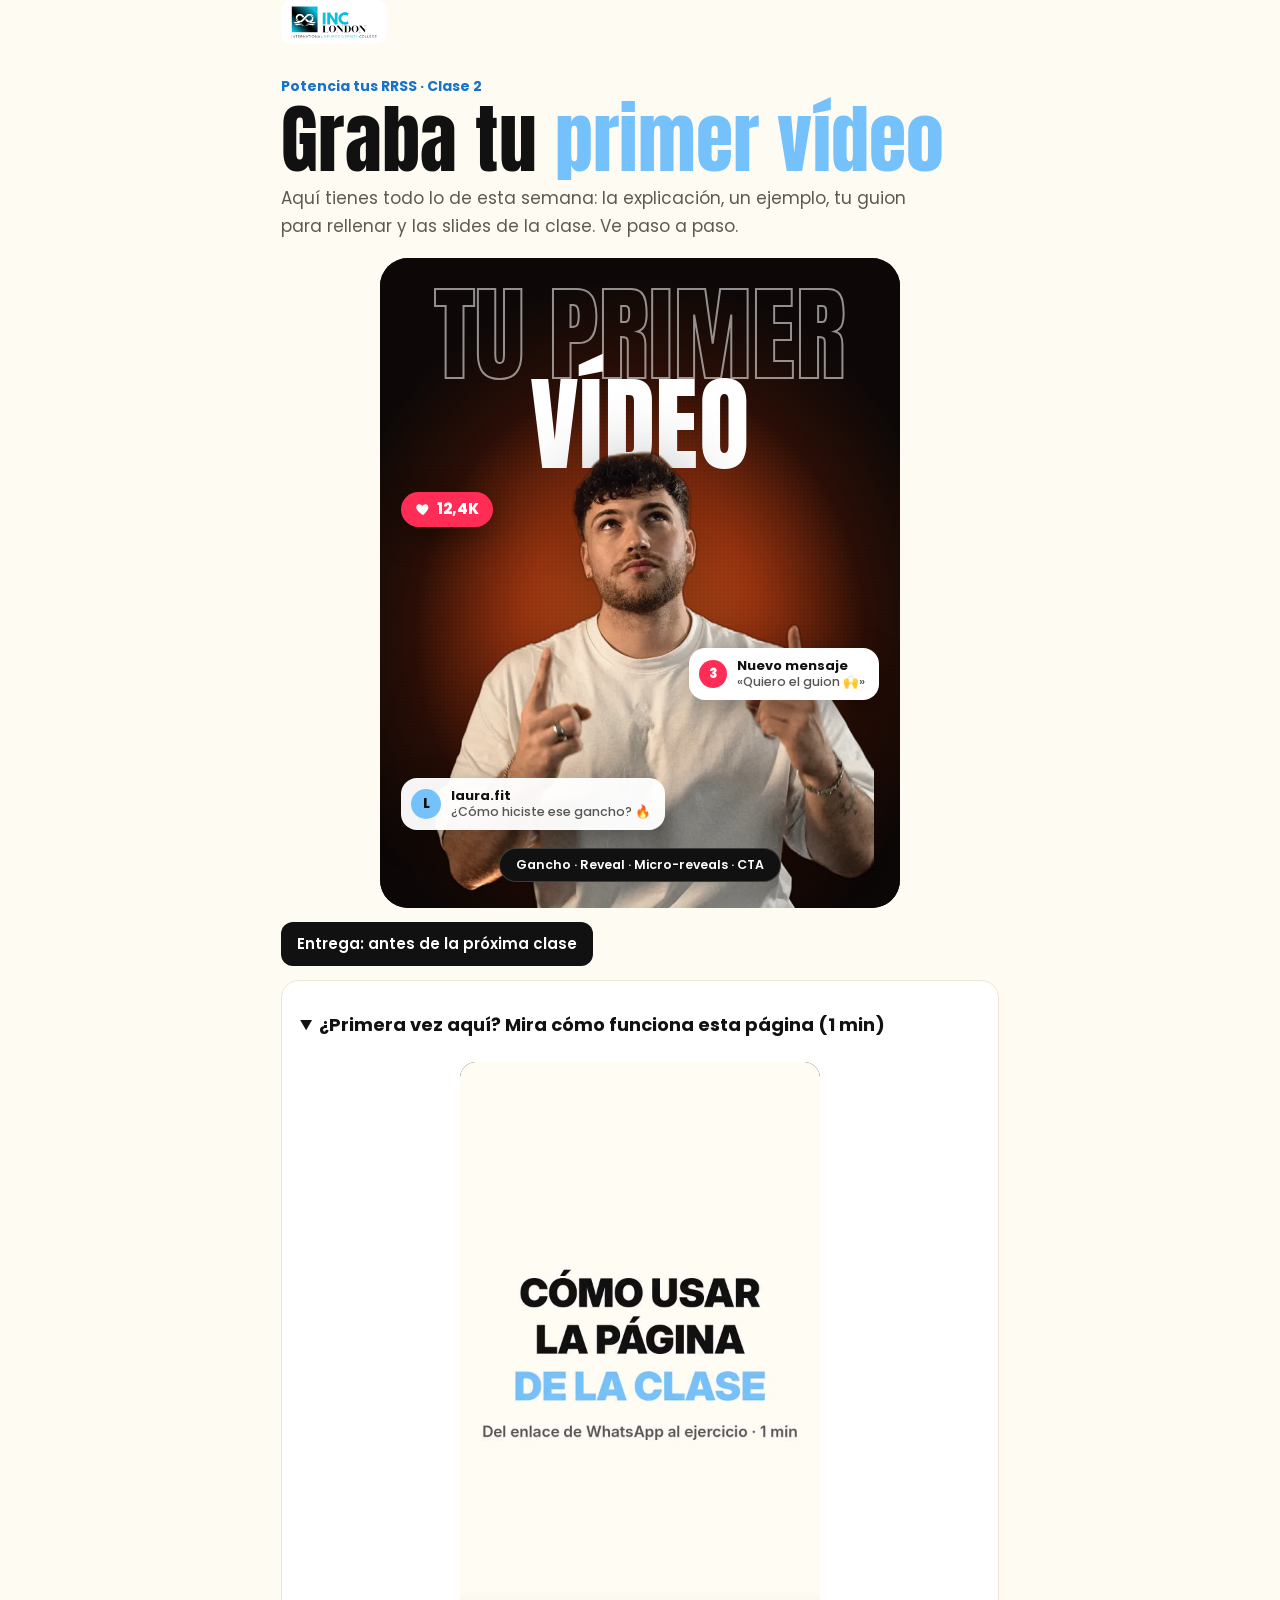
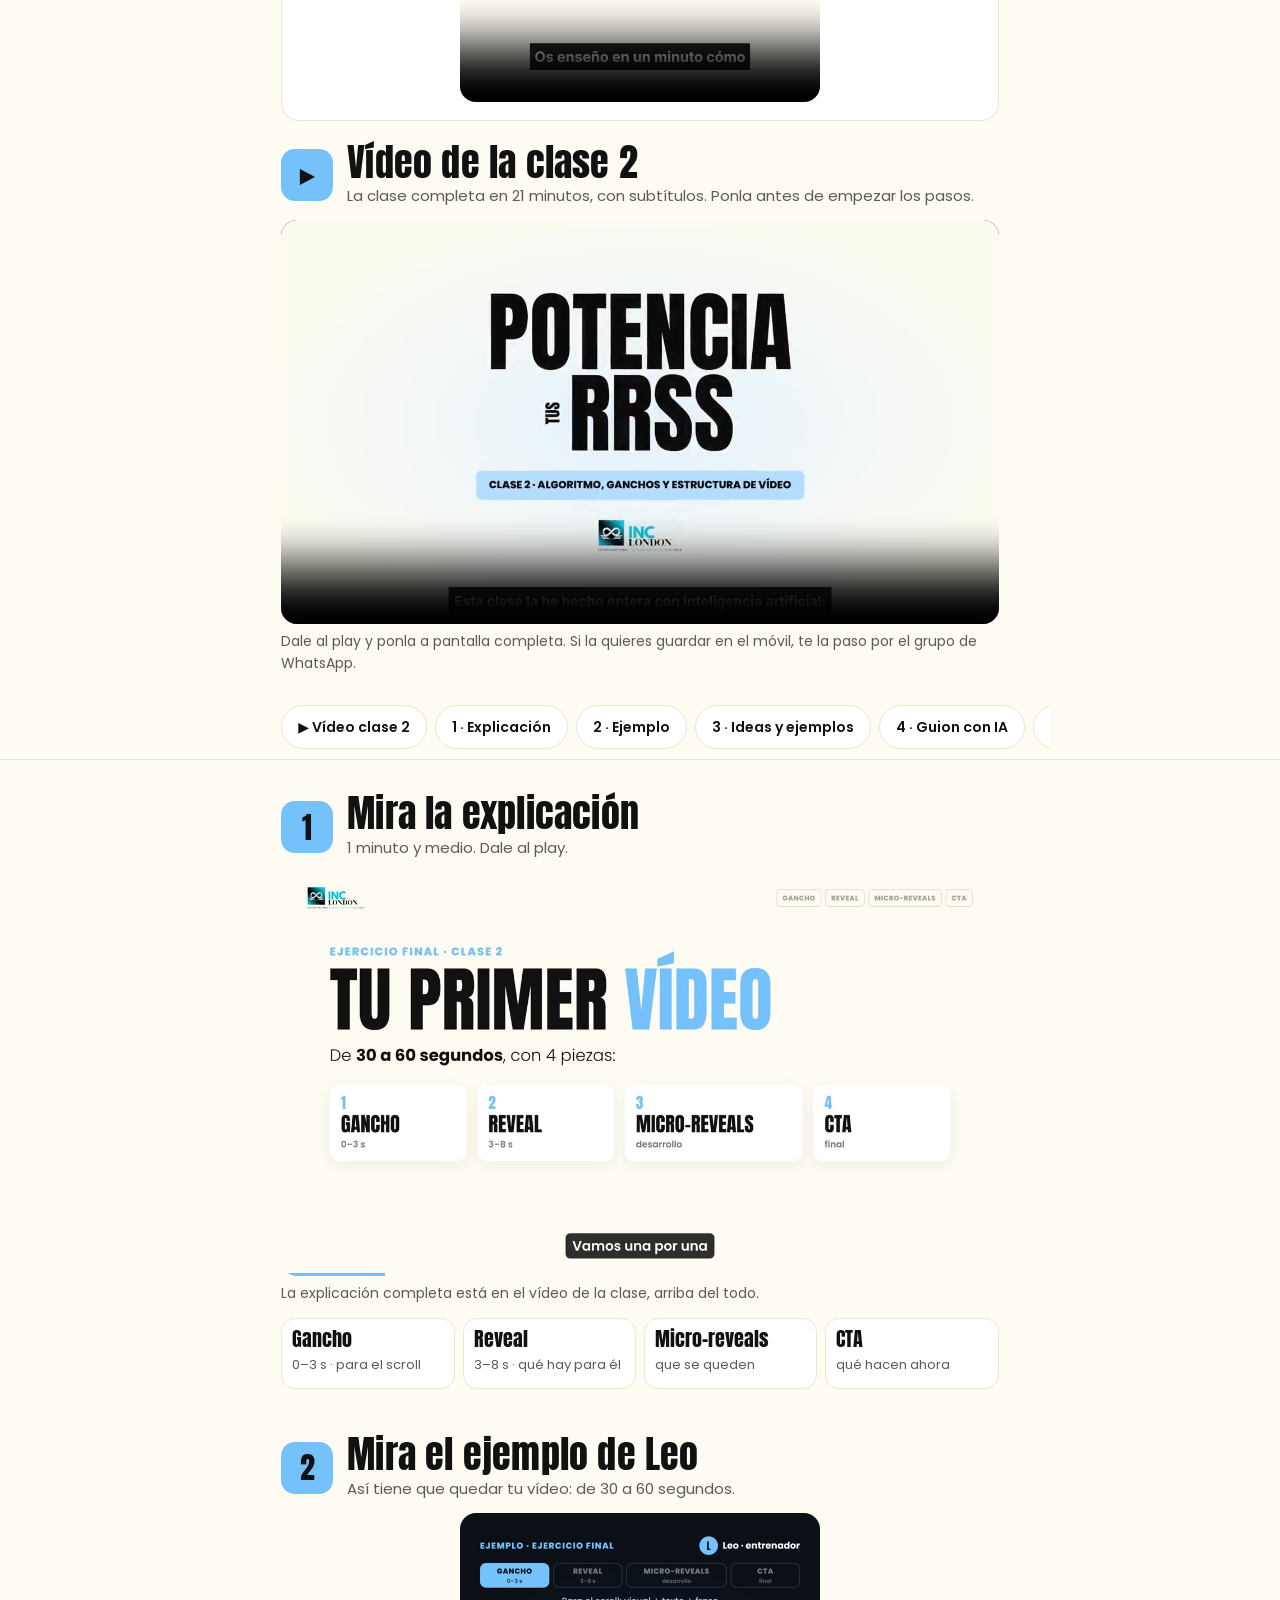
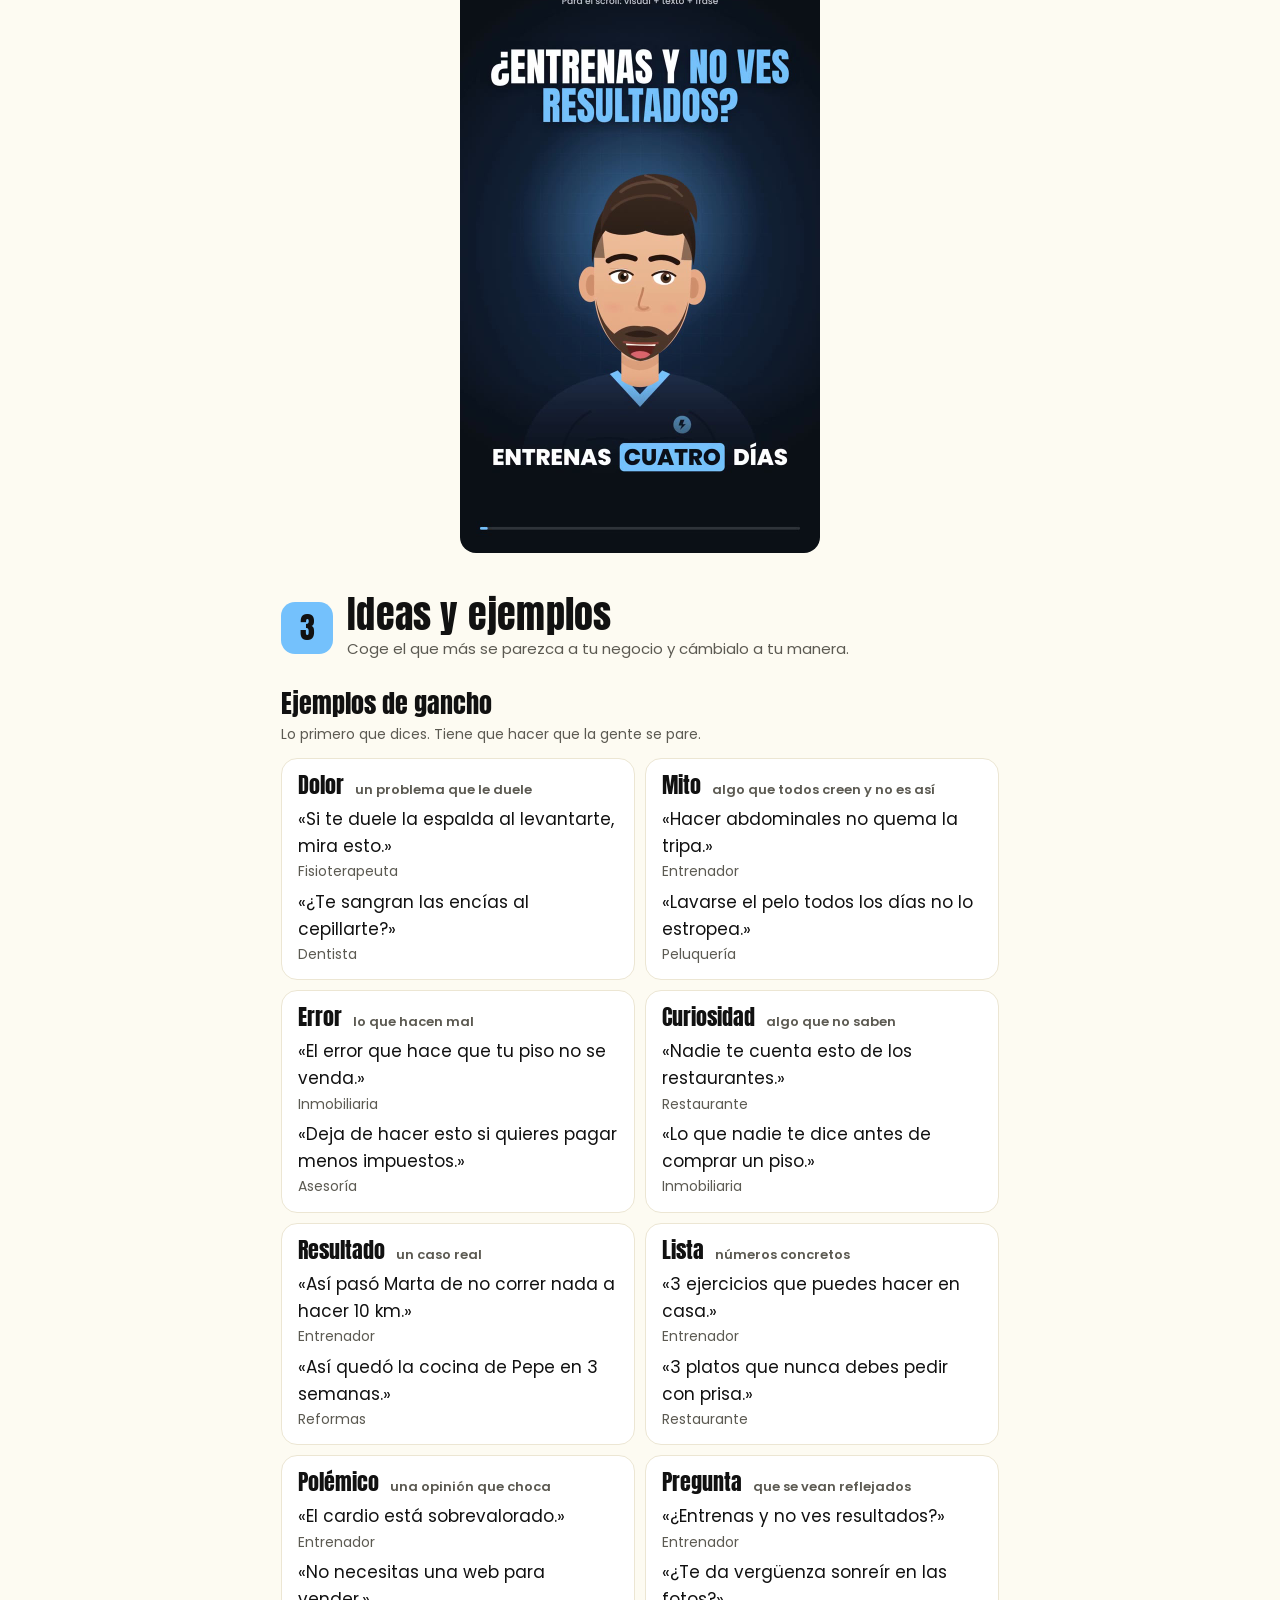
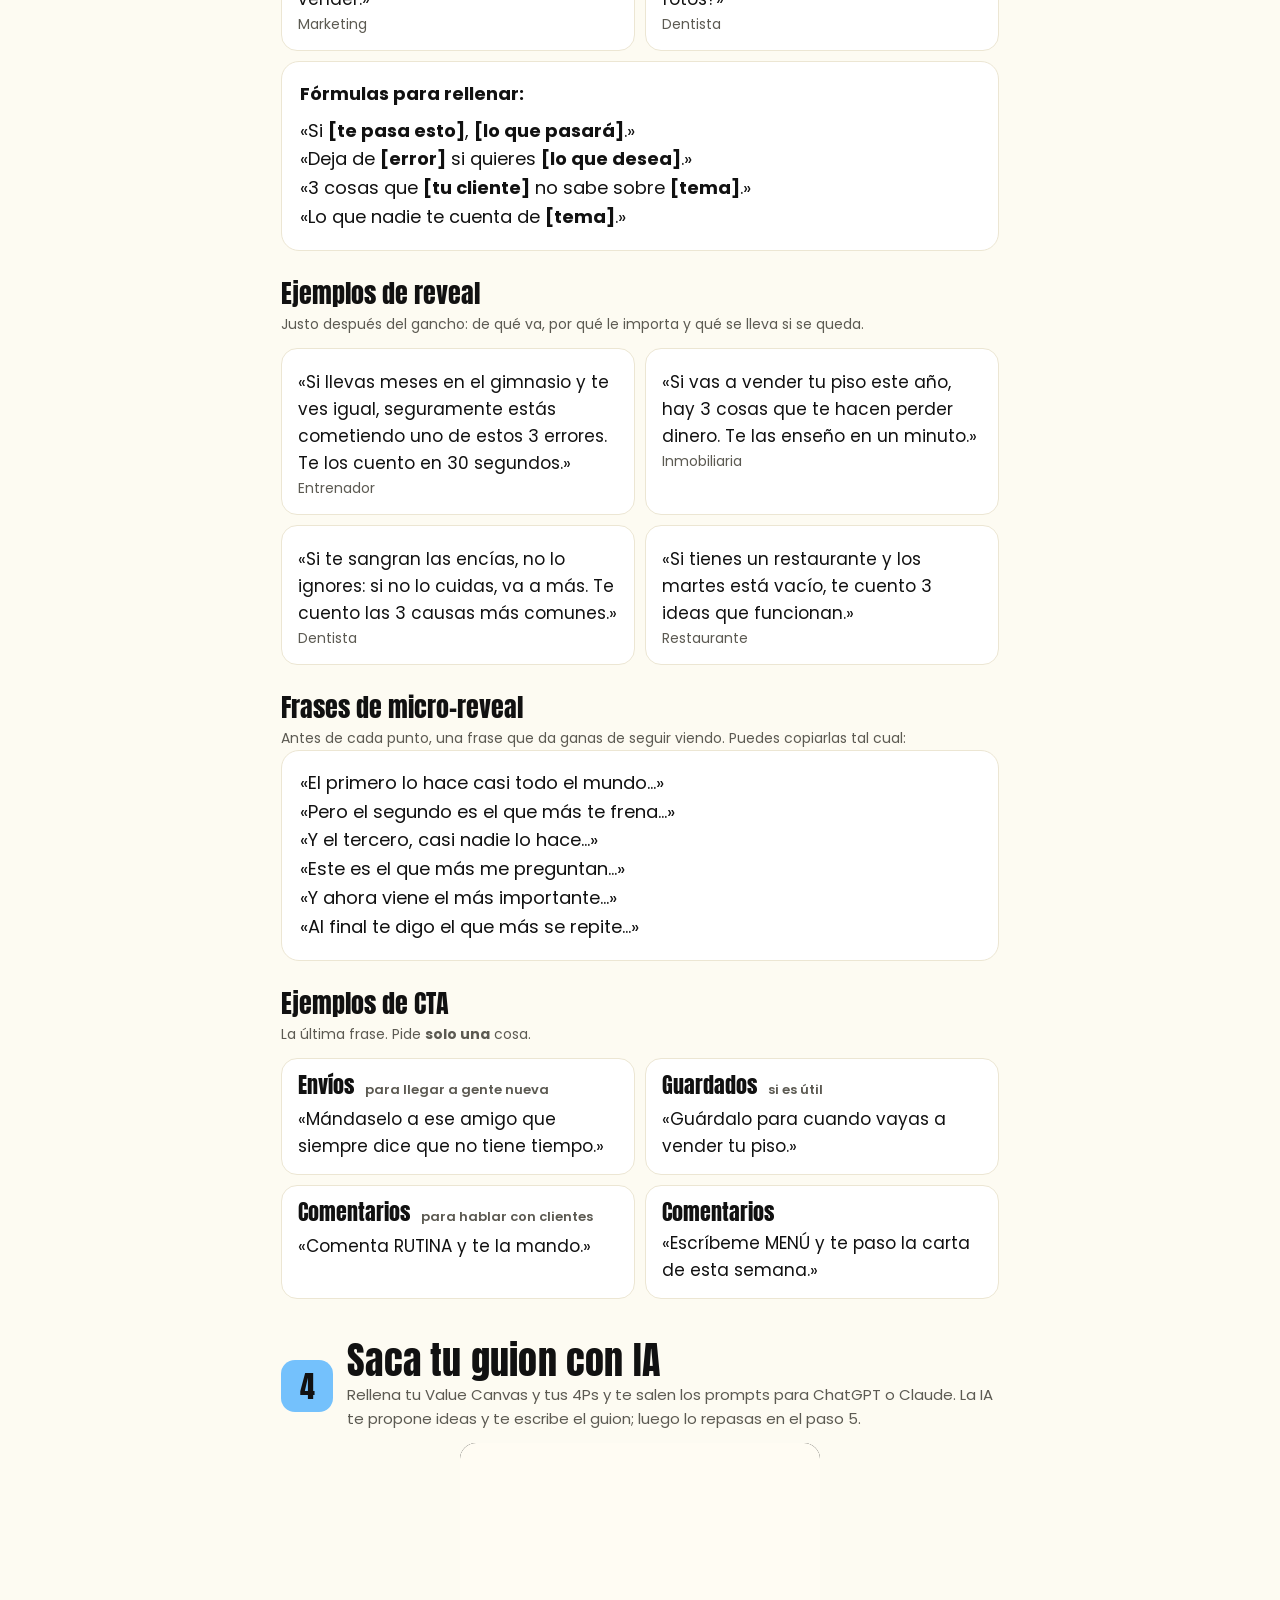
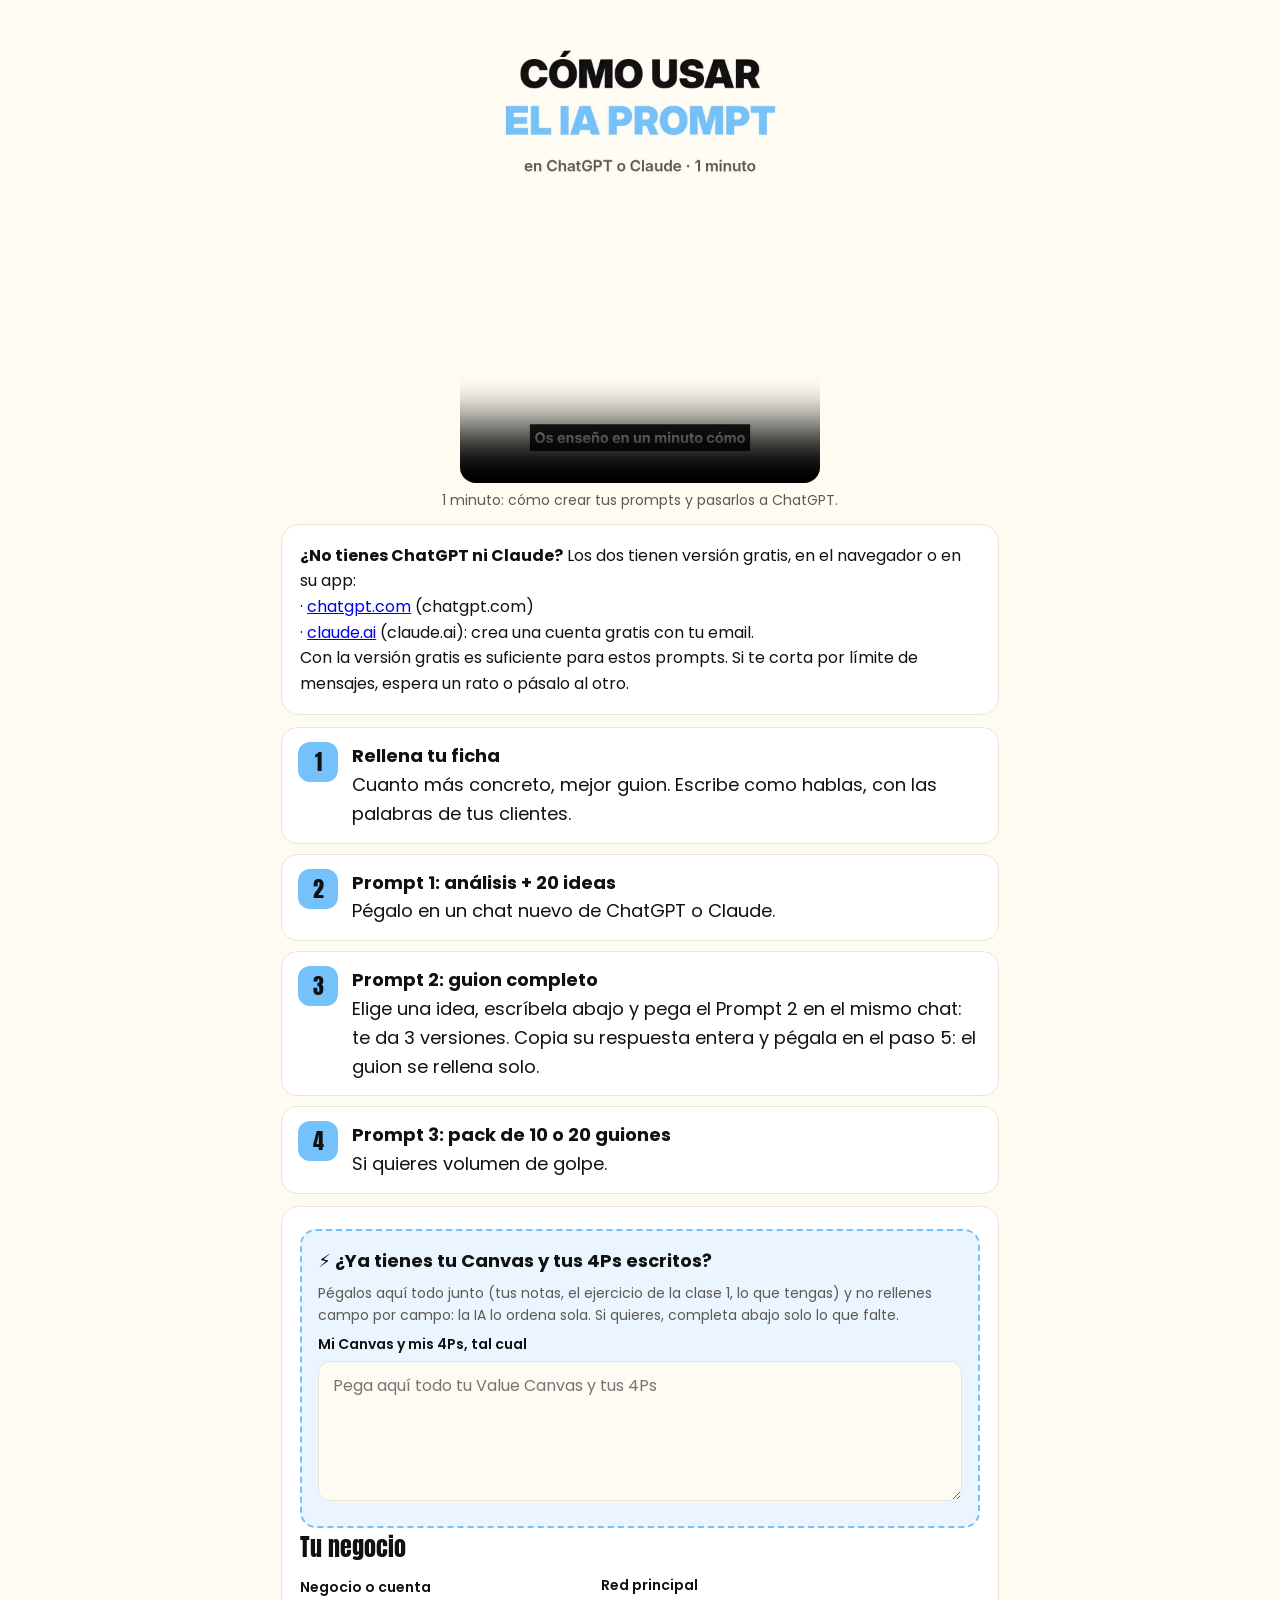
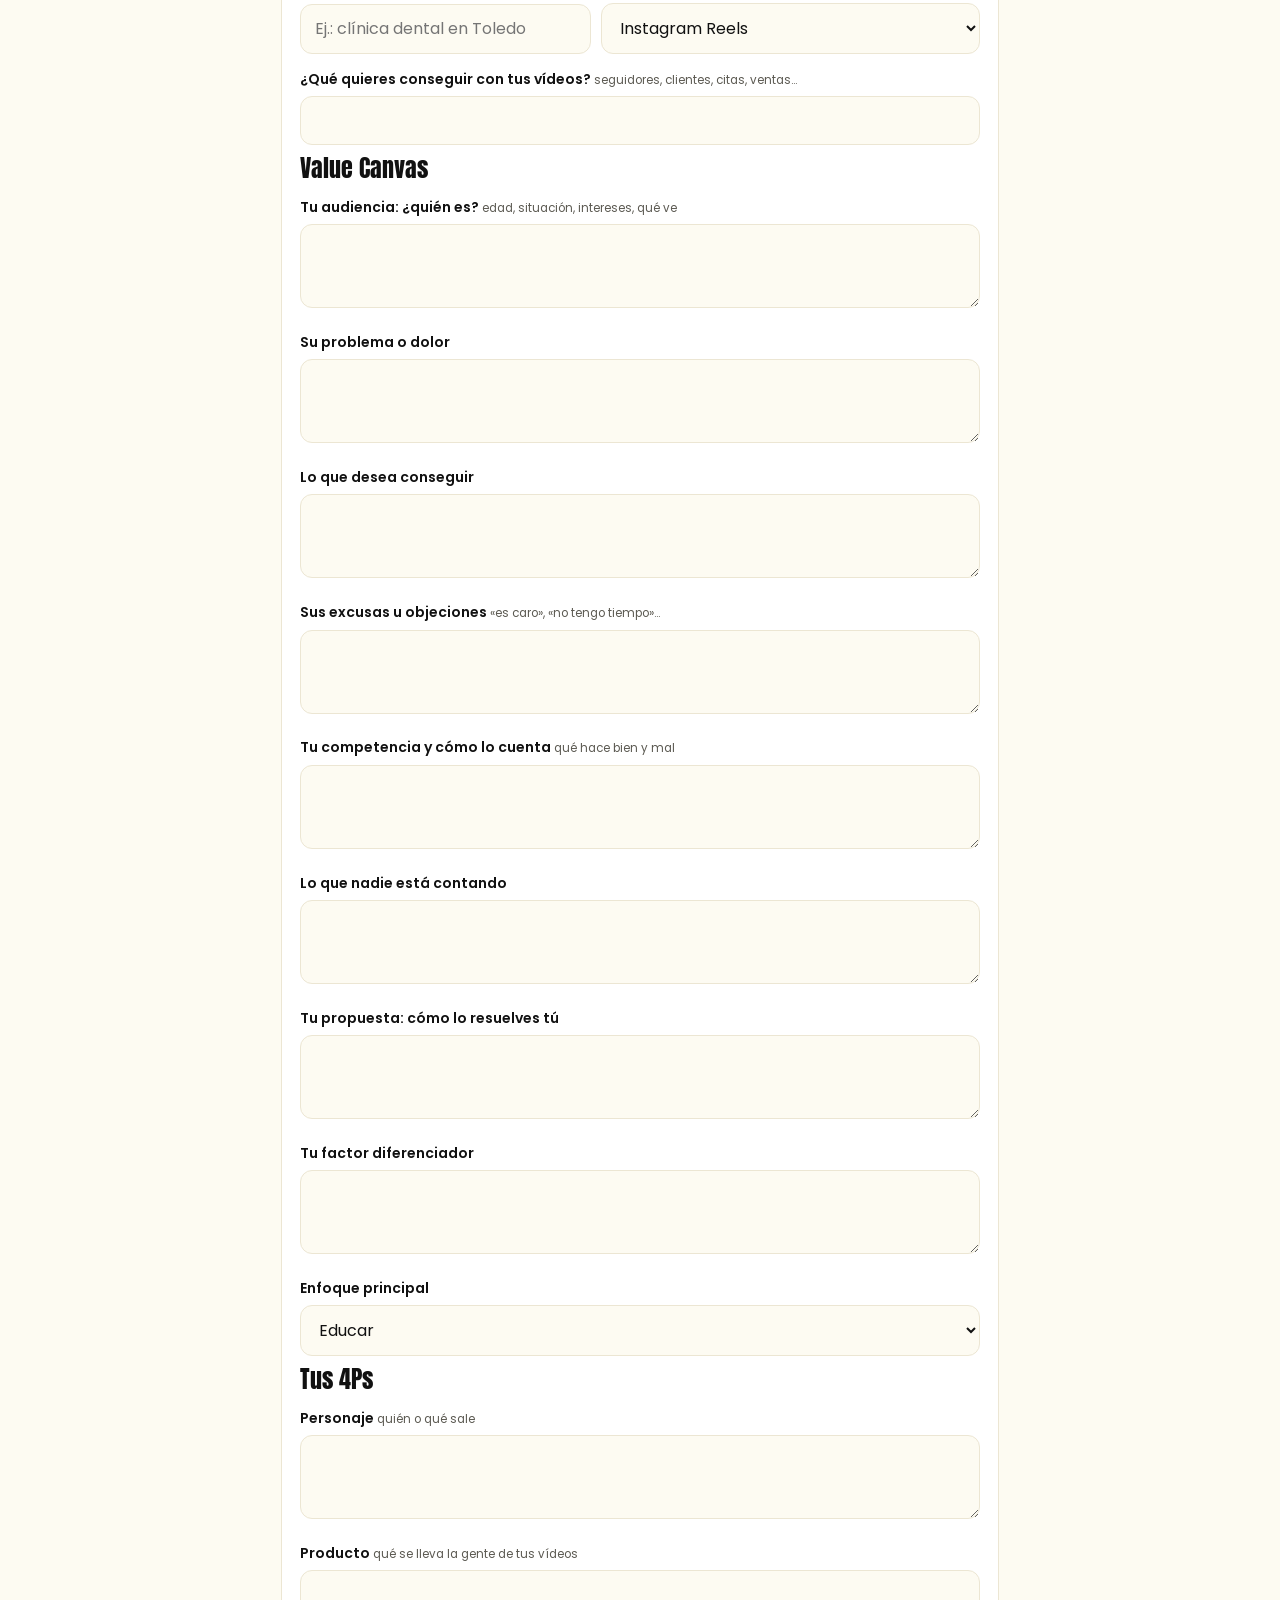
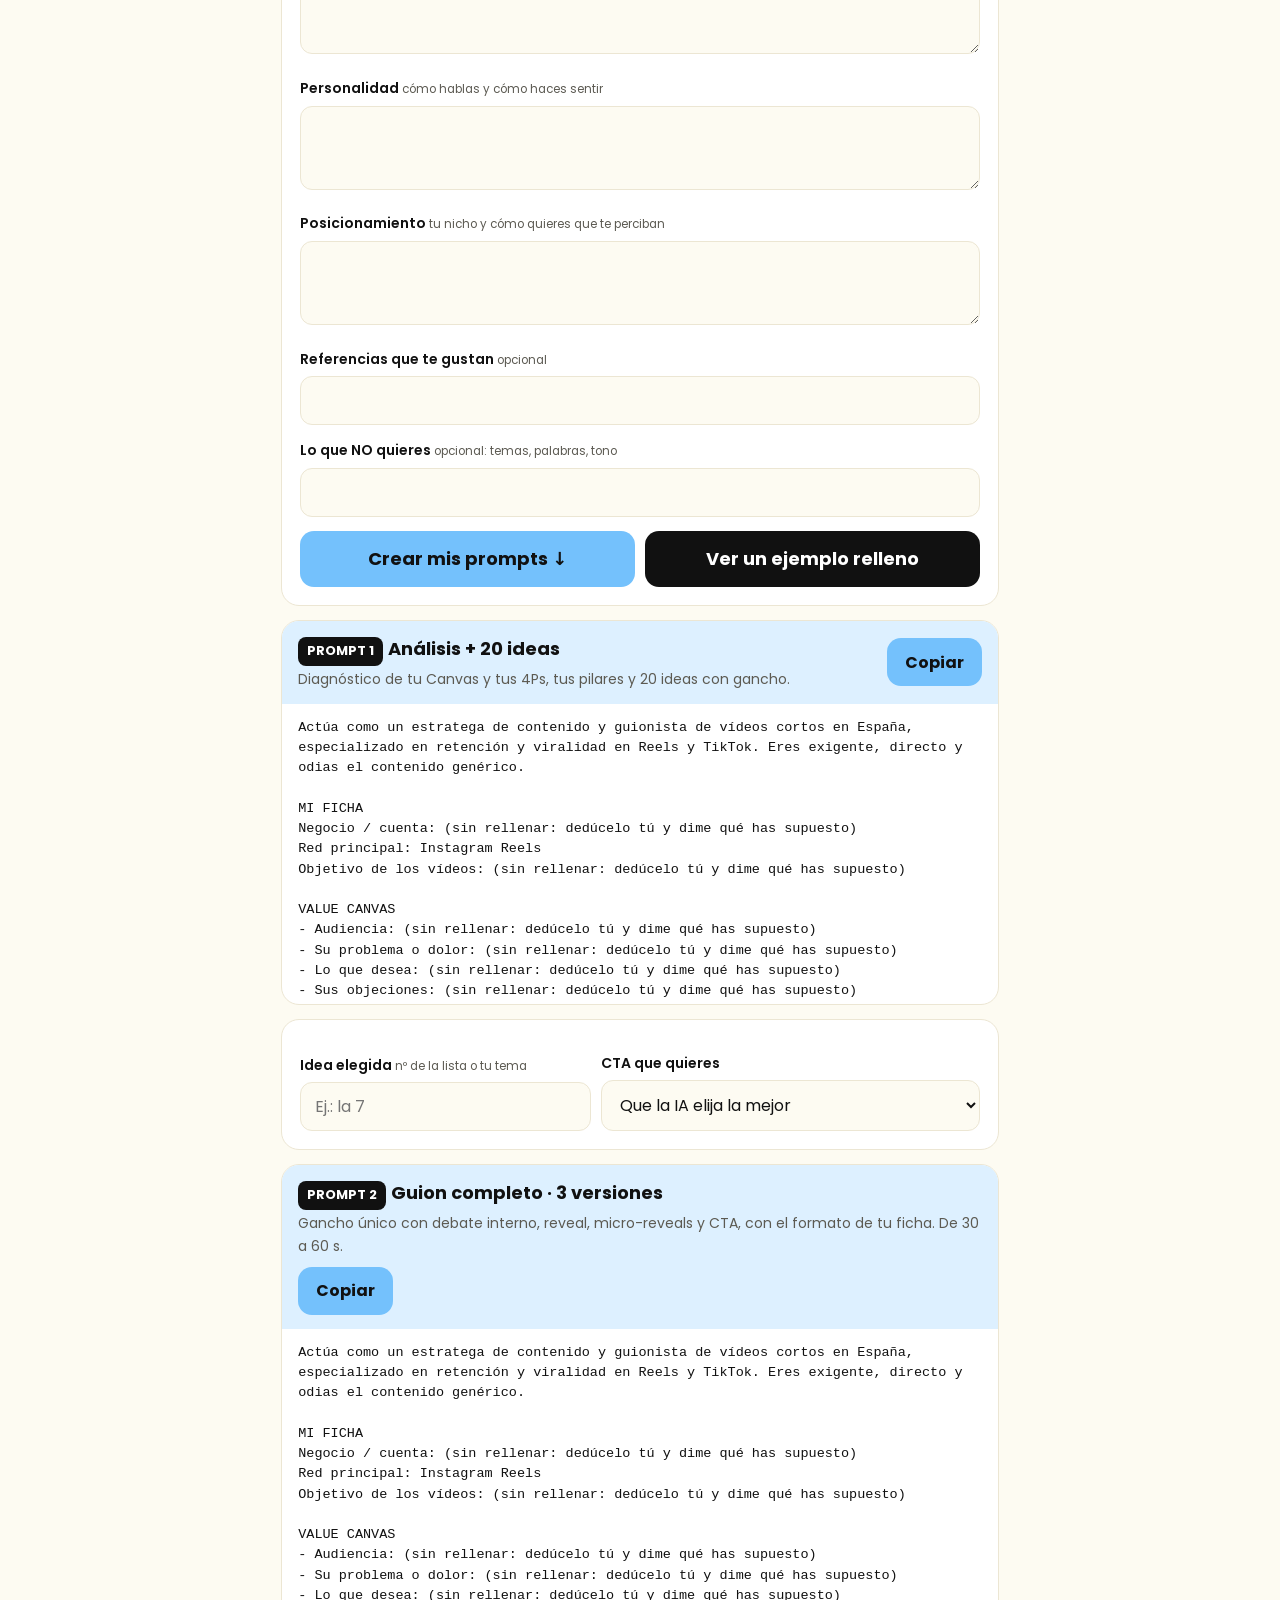
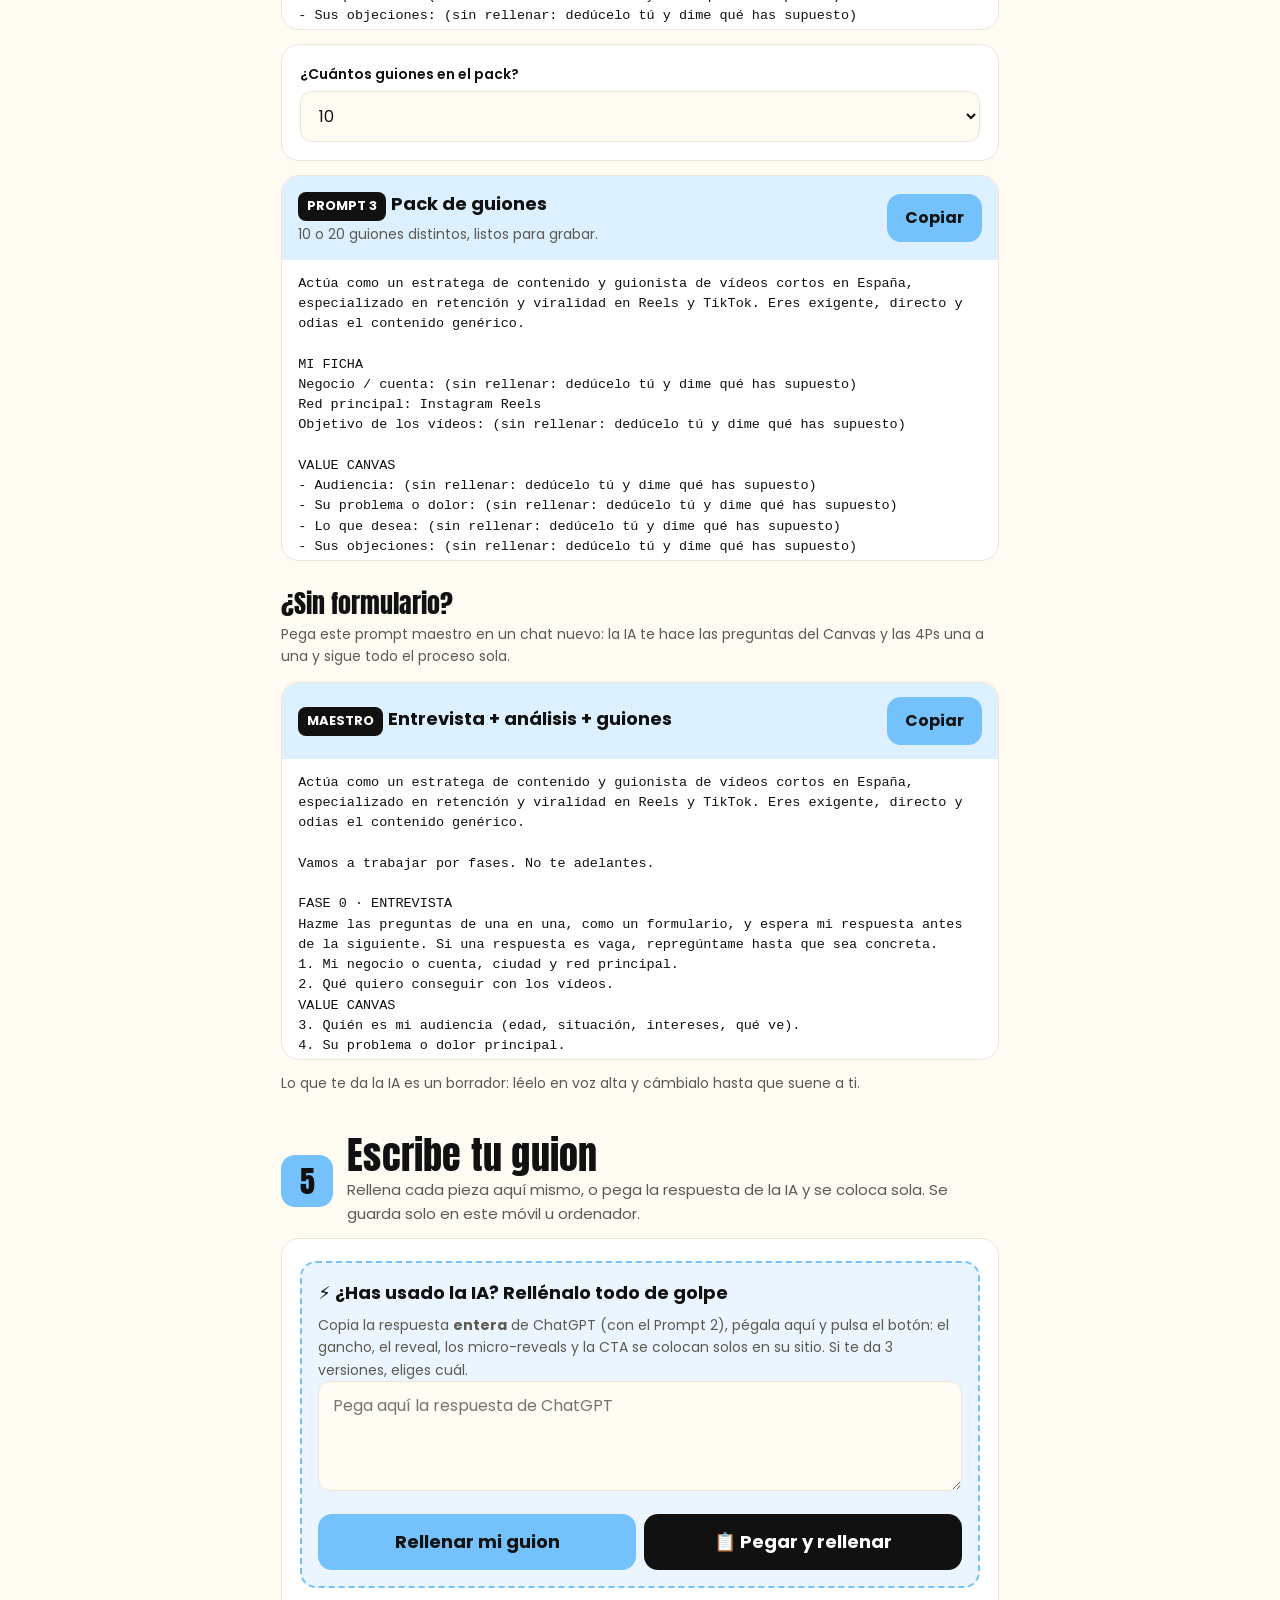
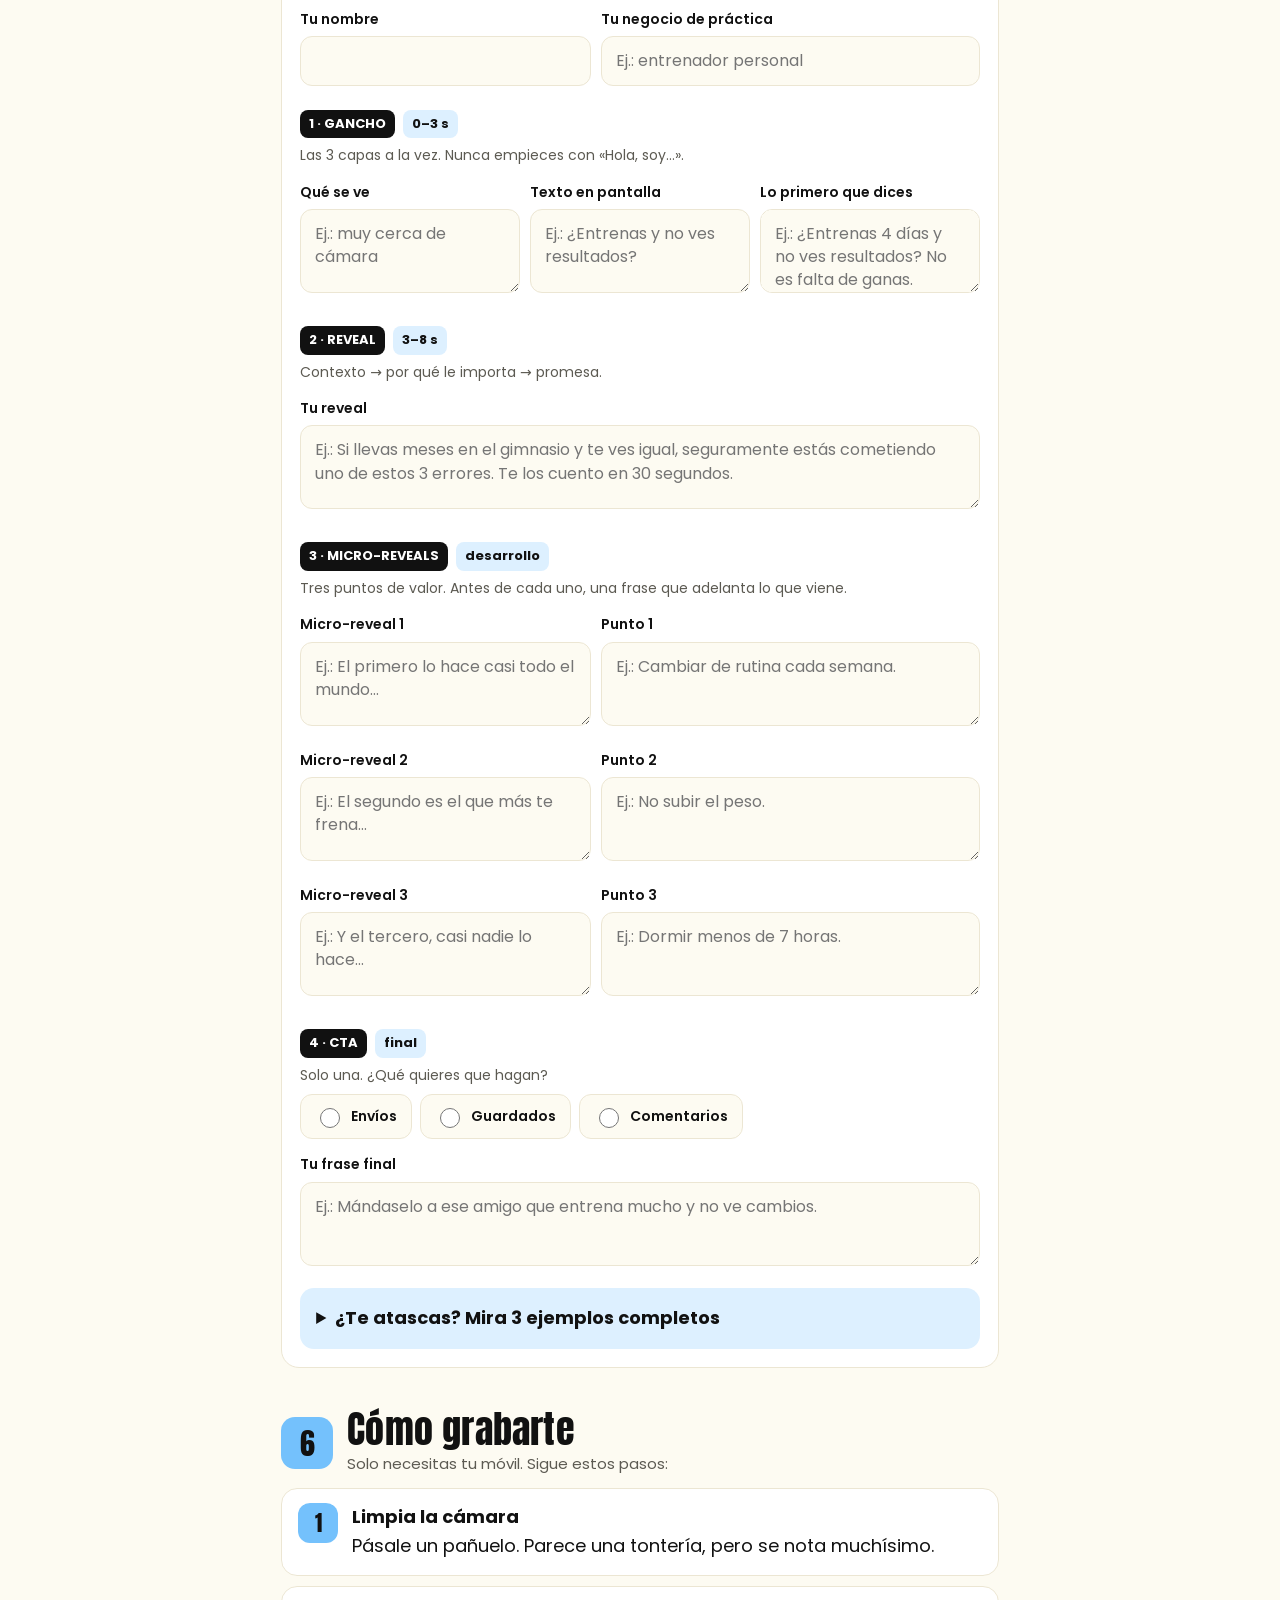
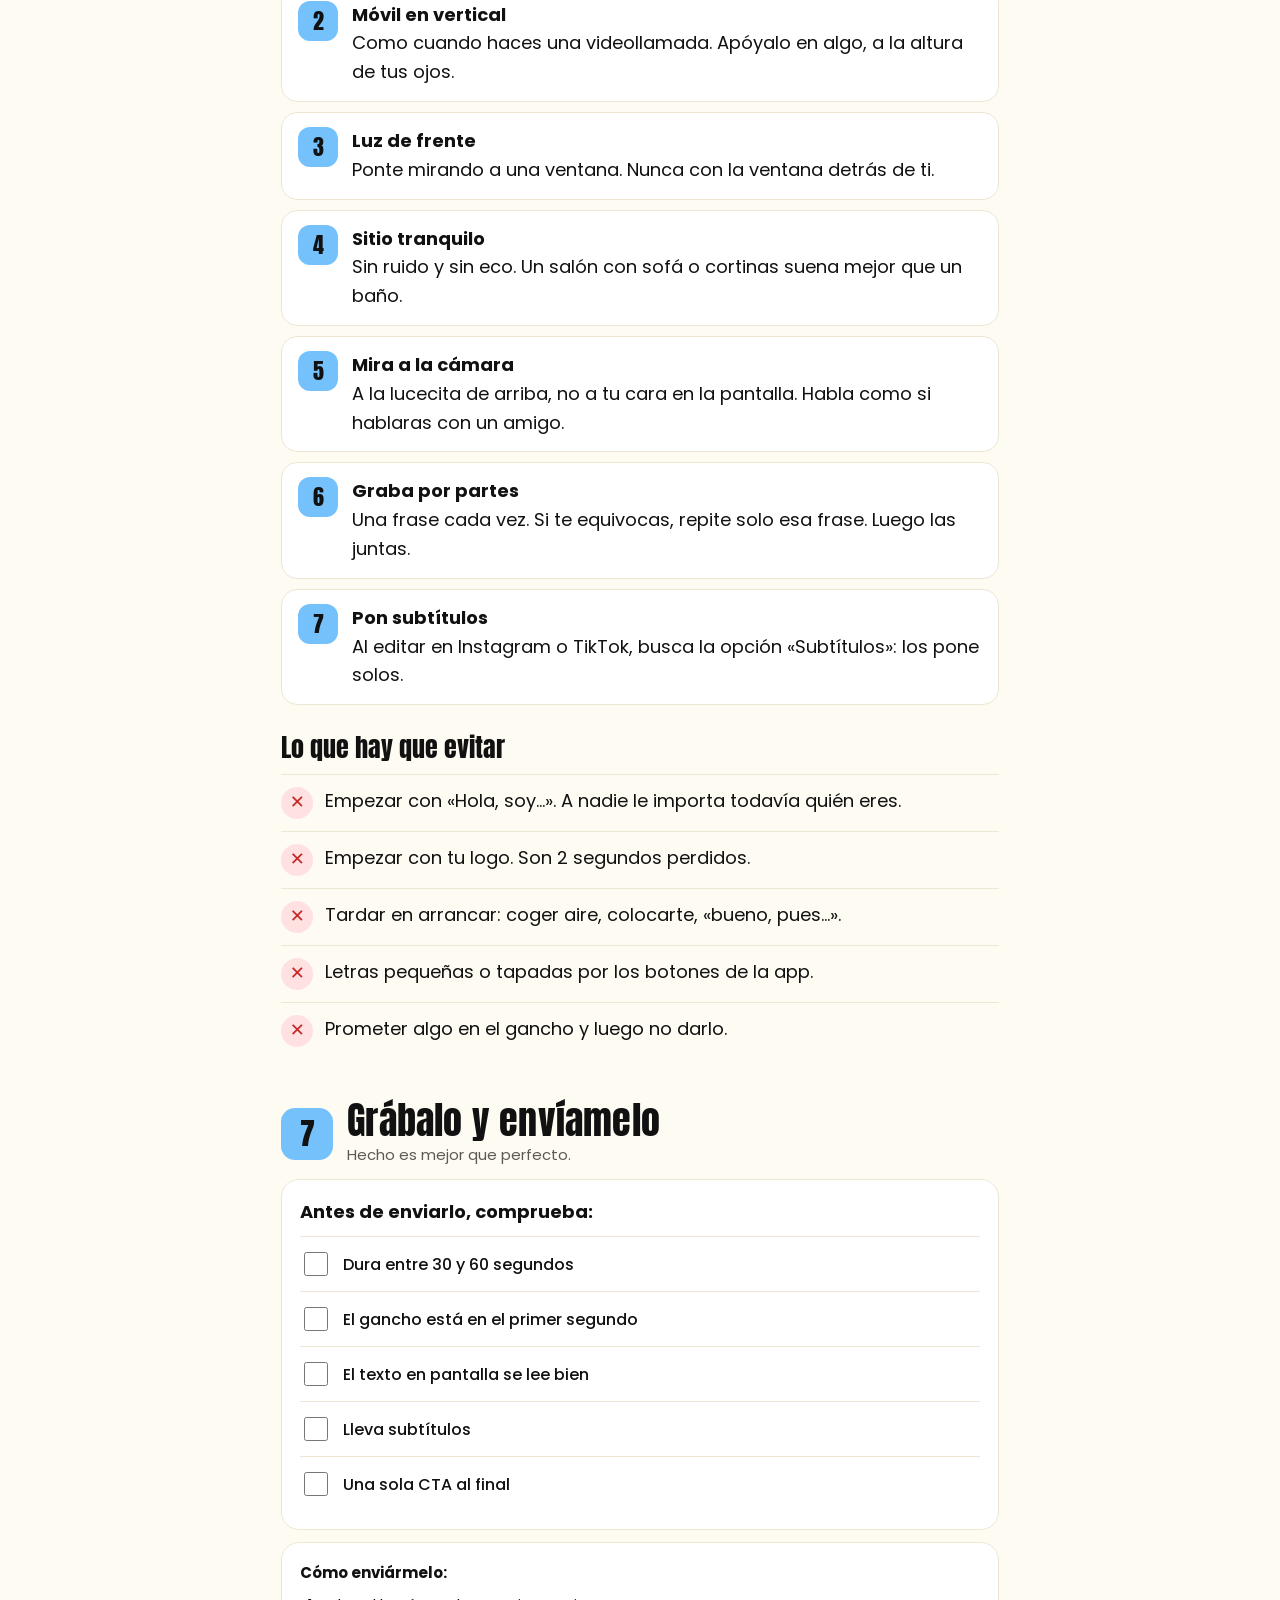
==== commit 4b492cf4: "Clase 2: pegar respuesta de la IA y rellenar el guion de golpe; pegar Canvas y 4Ps enteros Co-Author" ====
--- a/clase2/index.html
+++ b/clase2/index.html
@@ -69,6 +69,14 @@
 textarea{min-height:84px}
 textarea:focus,input:focus{outline:3px solid var(--blue);outline-offset:1px;border-color:var(--blue)}
 .piece{margin-top:22px}
+.auto{background:#EAF5FF;border:2px dashed var(--blue);border-radius:16px;padding:16px;margin:4px 0 6px}
+.auto b.h{display:block;font-size:18px}
+.auto textarea{min-height:110px}
+.auto .two{display:flex;gap:8px;flex-wrap:wrap}.auto .two .btn{flex:1 1 200px;width:auto}
+.vers{display:flex;gap:8px;flex-wrap:wrap;margin-top:10px}.vers:empty{display:none}
+.vers button{min-height:44px;padding:0 14px;border-radius:12px;border:1.5px solid var(--line);background:#fff;font:700 15px Poppins,system-ui,sans-serif;cursor:pointer}.vers button.on{background:var(--blue);border-color:var(--blue)}
+.automsg{font-weight:700;margin-top:10px}.automsg:empty{display:none}
+.fill{animation:fl 1.2s ease}@keyframes fl{0%{background:#FFF3B0}100%{background:inherit}}
 .tag{display:inline-flex;gap:8px;align-items:center;font-weight:700;font-size:13px}
 .tag i{font-style:normal;background:var(--dark);color:#fff;border-radius:8px;padding:4px 9px}
 .tag em{font-style:normal;background:var(--chip);border-radius:8px;padding:4px 9px}
@@ -267,8 +275,16 @@
 </section>
 
 <section id="guion">
-  <div class="step"><div class="num">5</div><div><h2>Escribe tu guion</h2><p class="sub">Rellena cada pieza aquí mismo. Si has usado la IA, pega aquí su versión y ajústala a tu manera. Se guarda solo en este móvil u ordenador.</p></div></div>
+  <div class="step"><div class="num">5</div><div><h2>Escribe tu guion</h2><p class="sub">Rellena cada pieza aquí mismo, o pega la respuesta de la IA y se coloca sola. Se guarda solo en este móvil u ordenador.</p></div></div>
   <div class="card">
+    <div class="auto" id="auto">
+      <b class="h">⚡ ¿Has usado la IA? Rellénalo todo de golpe</b>
+      <p class="hint">Copia la respuesta <b>entera</b> de ChatGPT (con el Prompt 2), pégala aquí y pulsa el botón: el gancho, el reveal, los micro-reveals y la CTA se colocan solos en su sitio. Si te da 3 versiones, eliges cuál.</p>
+      <textarea id="autoTxt" placeholder="Pega aquí la respuesta de ChatGPT"></textarea>
+      <div class="two"><button class="btn" type="button" id="autoGo">Rellenar mi guion</button><button class="btn dark" type="button" id="autoPaste">📋 Pegar y rellenar</button></div>
+      <div class="vers" id="autoVers"></div>
+      <p class="automsg" id="autoMsg"></p>
+    </div>
     <div class="row2">
       <div><label for="nombre">Tu nombre</label><input type="text" id="nombre" data-k="Nombre"></div>
       <div><label for="negocio">Tu negocio de práctica</label><input type="text" id="negocio" data-k="Negocio" placeholder="Ej.: entrenador personal"></div>
@@ -353,10 +369,15 @@
   <ol class="how">
     <li><div><b>Rellena tu ficha</b>Cuanto más concreto, mejor guion. Escribe como hablas, con las palabras de tus clientes.</div></li>
     <li><div><b>Prompt 1: análisis + 20 ideas</b>Pégalo en un chat nuevo de ChatGPT o Claude.</div></li>
-    <li><div><b>Prompt 2: guion completo</b>Elige una idea, escríbela abajo y pega el Prompt 2 en el mismo chat: te da 3 versiones.</div></li>
+    <li><div><b>Prompt 2: guion completo</b>Elige una idea, escríbela abajo y pega el Prompt 2 en el mismo chat: te da 3 versiones. Copia su respuesta entera y pégala en el paso 5: el guion se rellena solo.</div></li>
     <li><div><b>Prompt 3: pack de 10 o 20 guiones</b>Si quieres volumen de golpe.</div></li>
   </ol>
   <form class="card" id="ia-f" autocomplete="off" style="margin-top:12px">
+    <div class="auto">
+      <b class="h">⚡ ¿Ya tienes tu Canvas y tus 4Ps escritos?</b>
+      <p class="hint">Pégalos aquí todo junto (tus notas, el ejercicio de la clase 1, lo que tengas) y no rellenes campo por campo: la IA lo ordena sola. Si quieres, completa abajo solo lo que falte.</p>
+      <label for="ia-todo" style="margin-top:6px">Mi Canvas y mis 4Ps, tal cual</label><textarea id="ia-todo" style="min-height:140px" placeholder="Pega aquí todo tu Value Canvas y tus 4Ps"></textarea>
+    </div>
     <fieldset><legend>Tu negocio</legend>
       <div class="row2"><div><label for="ia-negocio">Negocio o cuenta</label><input type="text" id="ia-negocio" placeholder="Ej.: clínica dental en Toledo"></div>
       <div><label for="ia-red">Red principal</label><select id="ia-red"><option>Instagram Reels</option><option>TikTok</option><option>Instagram Reels y TikTok</option><option>YouTube Shorts</option></select></div></div>
@@ -461,7 +482,7 @@
 </script>
 <script>
 {
-const K=['negocio','red','objetivo','aud','dolor','deseo','obj','comp','hueco','prop','dif','enfoque','personaje','producto','personalidad','posicion','refs','no','tema','cta','num'];
+const K=['todo','negocio','red','objetivo','aud','dolor','deseo','obj','comp','hueco','prop','dif','enfoque','personaje','producto','personalidad','posicion','refs','no','tema','cta','num'];
 const $=id=>document.getElementById('ia-'+id);
 const v=id=>($(id).value||'').trim();
 const or=(id,t='(sin rellenar: dedúcelo tú y dime qué has supuesto)')=>v(id)||t;
@@ -498,7 +519,17 @@
 - Texto para la portada (máx. 5 palabras).
 - Descripción corta para el post (2–3 líneas con las palabras que buscaría mi cliente) y 3–5 hashtags relevantes.
 - Una línea de por qué puede viralizar y qué métrica busca (retención, envíos, guardados o comentarios).`;
-const ficha=()=>`MI FICHA
+const ficha=()=>v('todo')?fichaTodo():fichaCampos();
+const fichaTodo=()=>{const L=[['negocio','Negocio / cuenta'],['objetivo','Objetivo de los vídeos'],['aud','Audiencia'],['dolor','Su problema o dolor'],['deseo','Lo que desea'],['obj','Sus objeciones'],['comp','Competencia'],['hueco','Lo que nadie está contando'],['prop','Mi propuesta'],['dif','Mi factor diferenciador'],['personaje','Personaje'],['producto','Producto'],['personalidad','Personalidad'],['posicion','Posicionamiento'],['refs','Referencias que me gustan'],['no','Lo que NO quiero']].filter(([k])=>v(k)).map(([k,t])=>'- '+t+': '+v(k));
+return `MI FICHA
+Te pego mi Value Canvas y mis 4Ps tal cual los tengo. Antes de nada, ordénalos tú en: negocio, objetivo, audiencia, dolor, deseo, objeciones, competencia, lo que nadie cuenta, propuesta, diferenciador, enfoque, y las 4Ps (personaje, producto, personalidad, posicionamiento). Si falta algo, dedúcelo y dime qué has supuesto.
+Red principal: ${v('red')}
+Enfoque principal: ${v('enfoque')}
+
+«««
+${v('todo')}
+»»»${L.length?'\n\nDatos extra:\n'+L.join('\n'):''}`};
+const fichaCampos=()=>`MI FICHA
 Negocio / cuenta: ${or('negocio')}
 Red principal: ${v('red')}
 Objetivo de los vídeos: ${or('objetivo')}
@@ -627,5 +658,53 @@
 $('pm').textContent=pm;render();
 }
 </script>
+<script>
+{
+const $=id=>document.getElementById(id);
+const txt=$('autoTxt'),msg=$('autoMsg'),vers=$('autoVers');
+const clean=s=>s.replace(/\r/g,'').replace(/\*\*|__|`/g,'').replace(/^[ \t]*(#+|>|[-•])[ \t]*/gm,'').replace(/[ \t]+/g,' ');
+const LBL=[['g1',/qu[eé] se ve\s*:/i],['g2',/texto (en|de) pantalla\s*:/i],['g3',/(frase|lo que digo|lo primero que dices)\s*:/i],['rv',/(^|[^\w-])reveal\s*:/im],
+['m1',/micro[- ]?reveal\s*1\s*:/i],['p1',/punto\s*1\s*:/i],['m2',/micro[- ]?reveal\s*2\s*:/i],['p2',/punto\s*2\s*:/i],['m3',/micro[- ]?reveal\s*3\s*:/i],['p3',/punto\s*3\s*:/i],['cta',/\bcta\b[^:\n]{0,60}:/i]];
+const tidy=s=>s.replace(/^[\s|:→>\-–—]+/,'').replace(/[\s|→\-–—]+$/,'').replace(/^["«“]+|["»”]+$/g,'').trim();
+function parse(b){
+  const hits=[];let pos=0;
+  for(const [k,re] of LBL){const m=re.exec(b.slice(pos));if(!m)continue;const st=pos+m.index,en=st+m[0].length;hits.push({k,st,en,lab:m[0]});pos=en}
+  const o={};
+  hits.forEach((h,i)=>{let end=i+1<hits.length?hits[i+1].st:b.length;let val=b.slice(h.en,end);
+    if(h.k==='cta'){val=val.replace(/^\s*\n/,'');const cut=val.search(/\n\s*\n|\n\s*(DESPU[EÉ]S|T[IÍ]TULO|VERSI[OÓ]N|DURACI[OÓ]N|TABLA)/i);if(cut>=0)val=val.slice(0,cut);
+      const src=(h.lab.match(/env[ií]o|guardad|coment/gi)||[]).length===1?h.lab:val;
+      o.ctaType=/env[ií]o|m[aá]nd|comp[aá]rt/i.test(src)?'Envíos':/guard/i.test(src)?'Guardados':/coment/i.test(src)?'Comentarios':'';
+      val=val.replace(/^\s*\((env[ií]os|guardados|comentarios)\)\s*:?\s*/i,'')}
+    o[h.k]=tidy(val)});
+  return o;
+}
+function blocks(raw){
+  const t=clean(raw);const re=/qu[eé] se ve\s*:/gi;const idx=[];let m;while((m=re.exec(t)))idx.push(m.index);
+  const out=[];
+  idx.forEach((s,i)=>{let st=t.lastIndexOf('GANCHO',s);if(st<0||s-st>60)st=s;const b=t.slice(st,i+1<idx.length?idx[i+1]:t.length);const o=parse(b);if(o.rv||o.m1||o.cta)out.push(o)});
+  if(!out.length){const o=parse(t);if(Object.keys(o).length>=3)out.push(o)}
+  return out;
+}
+let found=[];
+function fill(n){
+  const o=found[n];let c=0;
+  ['g1','g2','g3','rv','m1','p1','m2','p2','m3','p3','cta'].forEach(k=>{if(o[k]){const f=$(k);f.value=o[k];f.classList.remove('fill');void f.offsetWidth;f.classList.add('fill');f.dispatchEvent(new Event('input',{bubbles:true}));c++}});
+  if(o.ctaType){const r=document.querySelector('input[name=cta][value="'+o.ctaType+'"]');if(r){r.checked=true;r.dispatchEvent(new Event('change',{bubbles:true}))}}
+  const neg=$('negocio'),ian=document.getElementById('ia-negocio');if(neg&&!neg.value&&ian&&ian.value){neg.value=ian.value;neg.dispatchEvent(new Event('input',{bubbles:true}))}
+  [...vers.children].forEach((b,i)=>b.classList.toggle('on',i===n));
+  msg.textContent='✓ Relleno'+(found.length>1?' con la versión '+(n+1):'')+': '+c+' de 11 partes. Revísalo abajo y cámbialo hasta que suene a ti.';
+  msg.style.color='';
+}
+function go(){
+  found=blocks(txt.value||'');vers.innerHTML='';
+  if(!found.length){msg.textContent='No encuentro las partes. Asegúrate de copiar la respuesta entera del Prompt 2 (la que pone GANCHO · Qué se ve… REVEAL… MICRO-REVEAL 1… CTA…).';msg.style.color='#c0392b';return}
+  if(found.length>1)found.forEach((o,i)=>{const b=document.createElement('button');b.type='button';b.textContent=(found.length>3?'Guion ':'Versión ')+(i+1);b.onclick=()=>fill(i);vers.appendChild(b)});
+  fill(0);
+}
+$('autoGo').addEventListener('click',go);
+$('autoPaste').addEventListener('click',async()=>{try{const t=await navigator.clipboard.readText();if(t){txt.value=t;go();return}}catch(e){}
+  txt.focus();msg.textContent='Mantén pulsado dentro del recuadro, dale a «Pegar» y luego a «Rellenar mi guion».';msg.style.color=''});
+}
+</script>
 </body>
 </html>
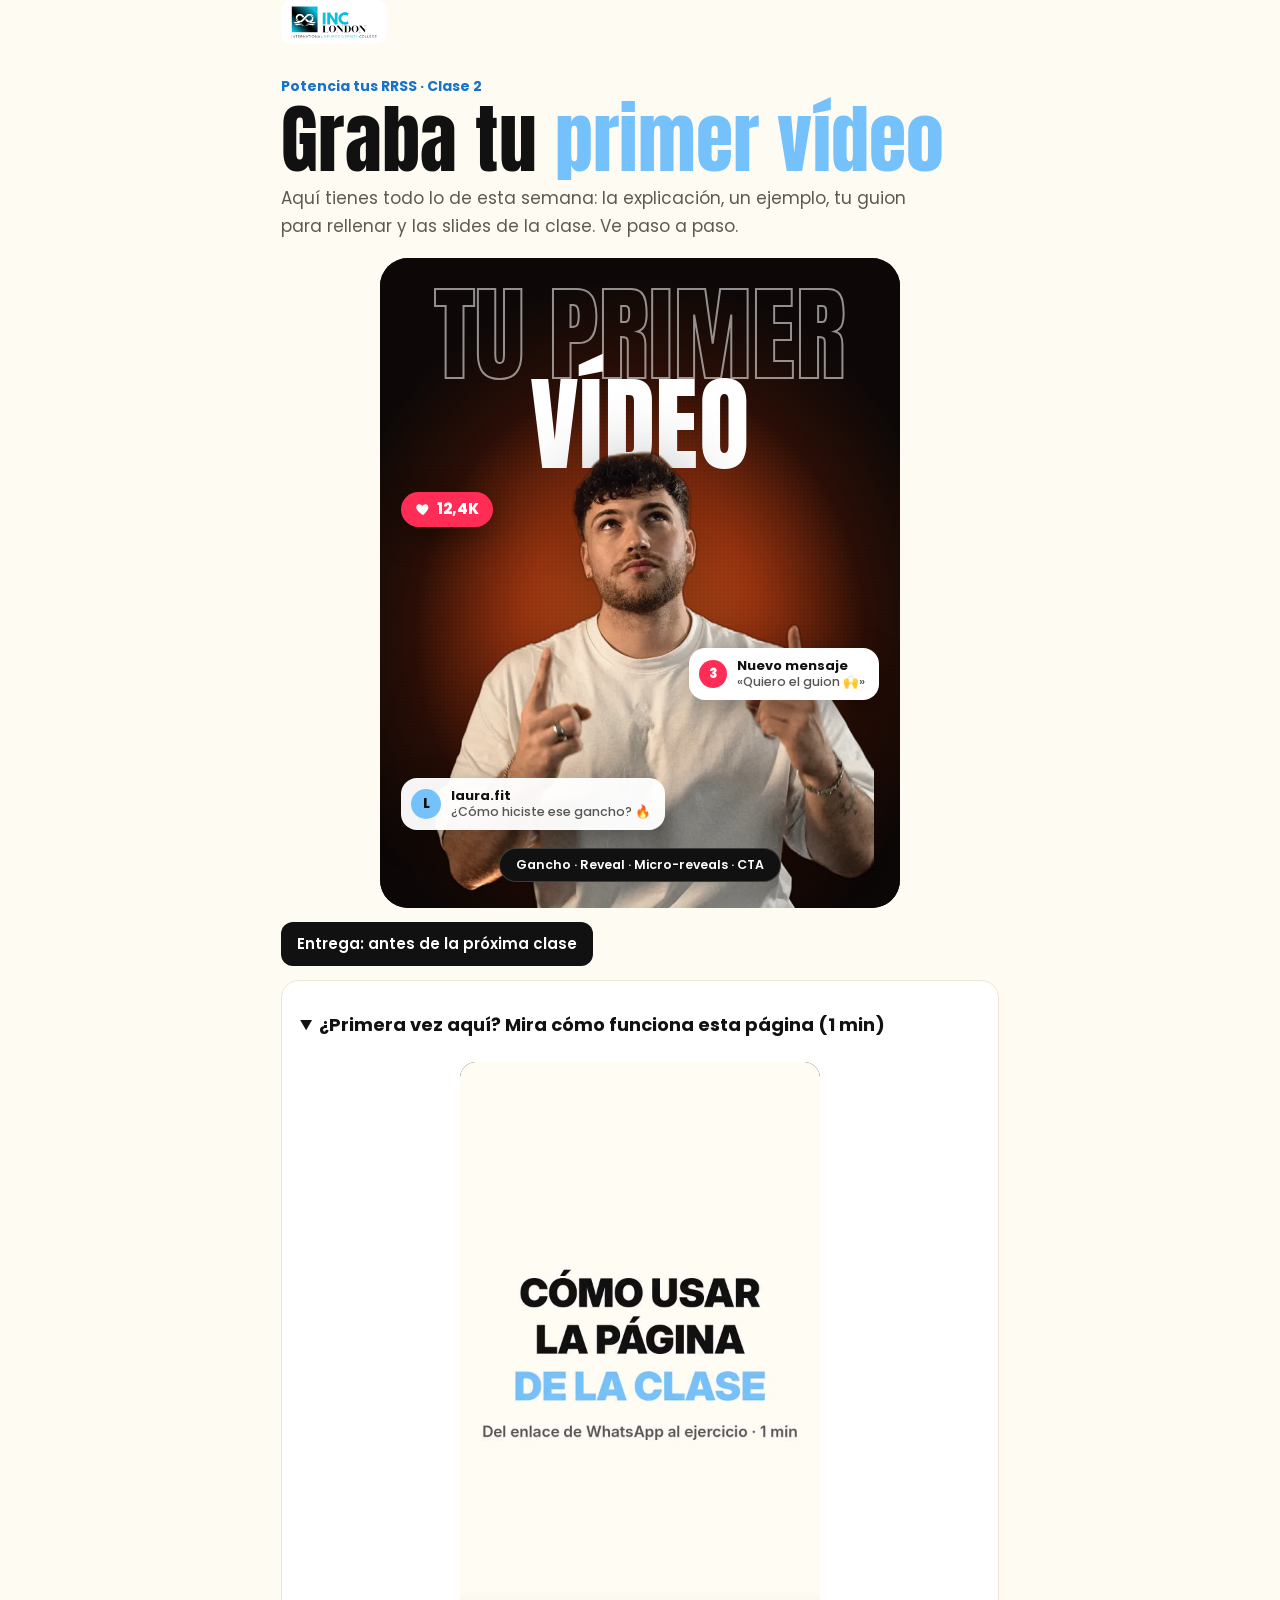
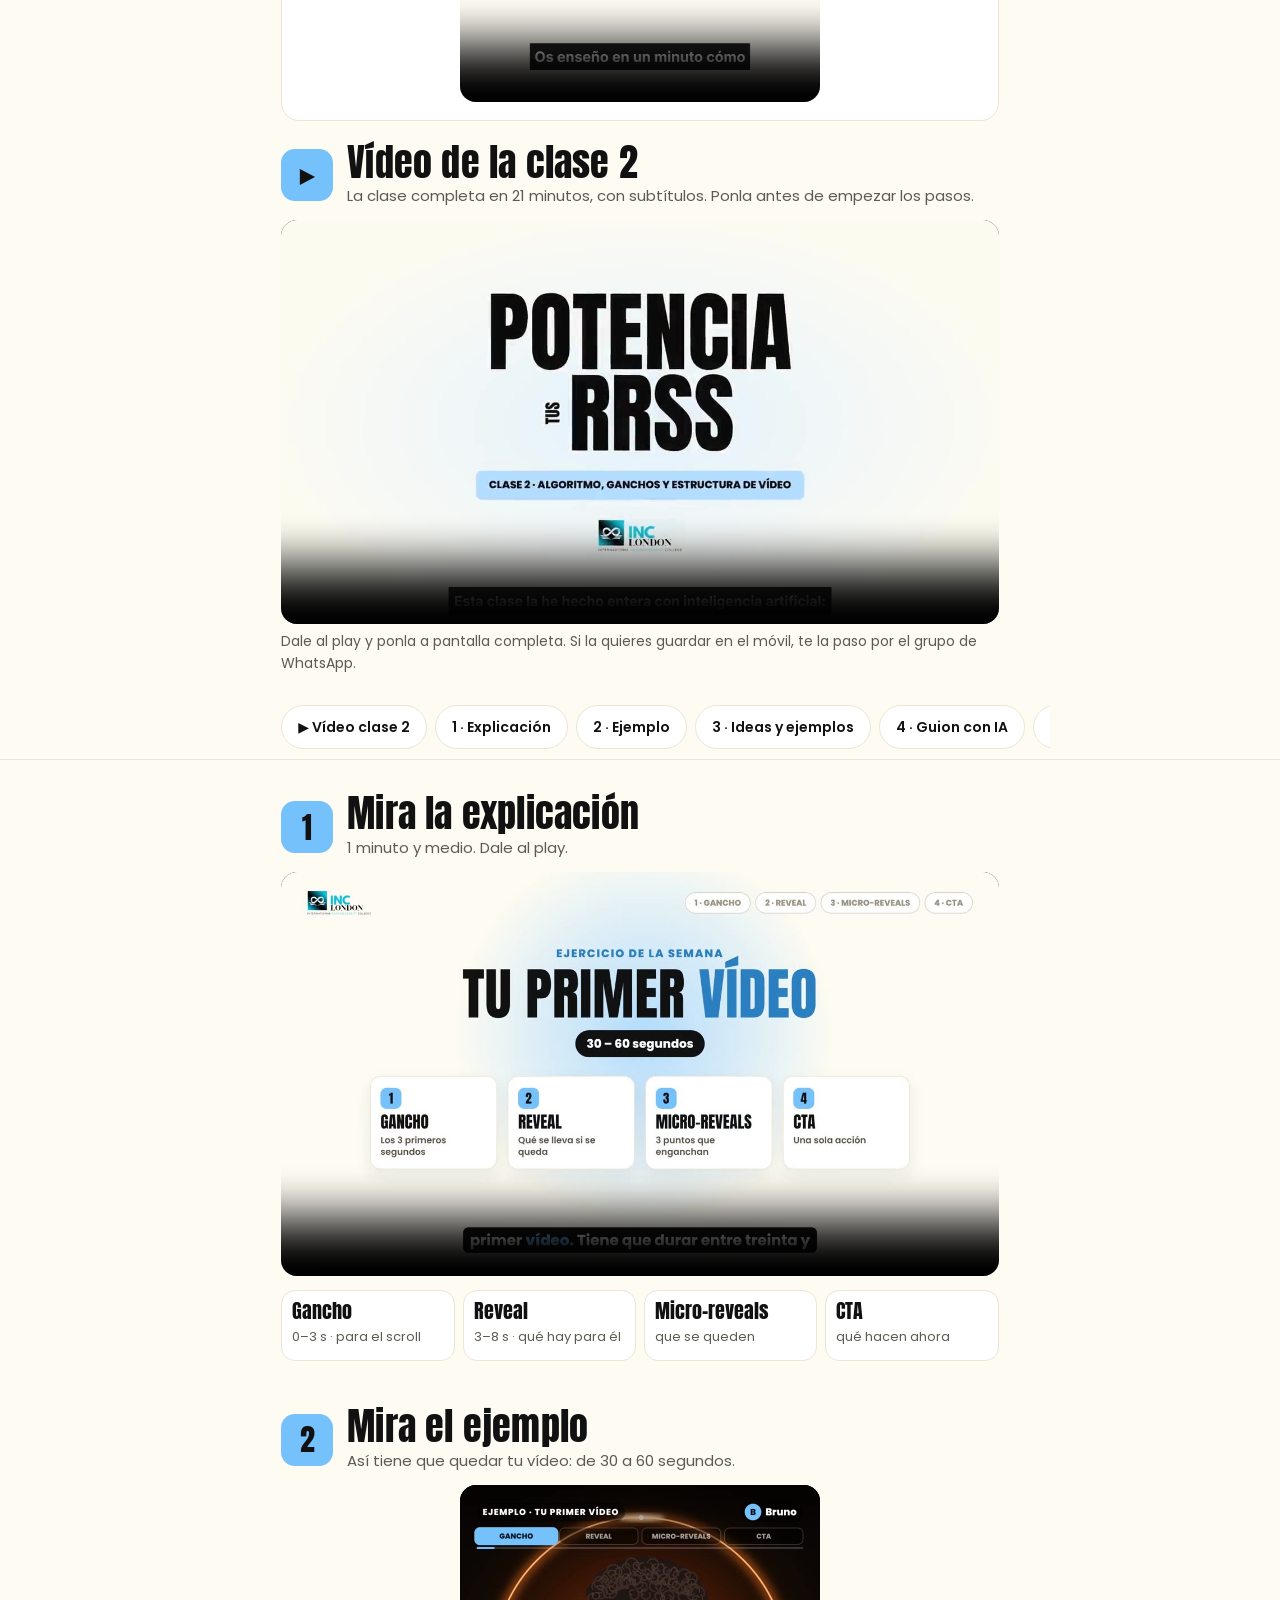
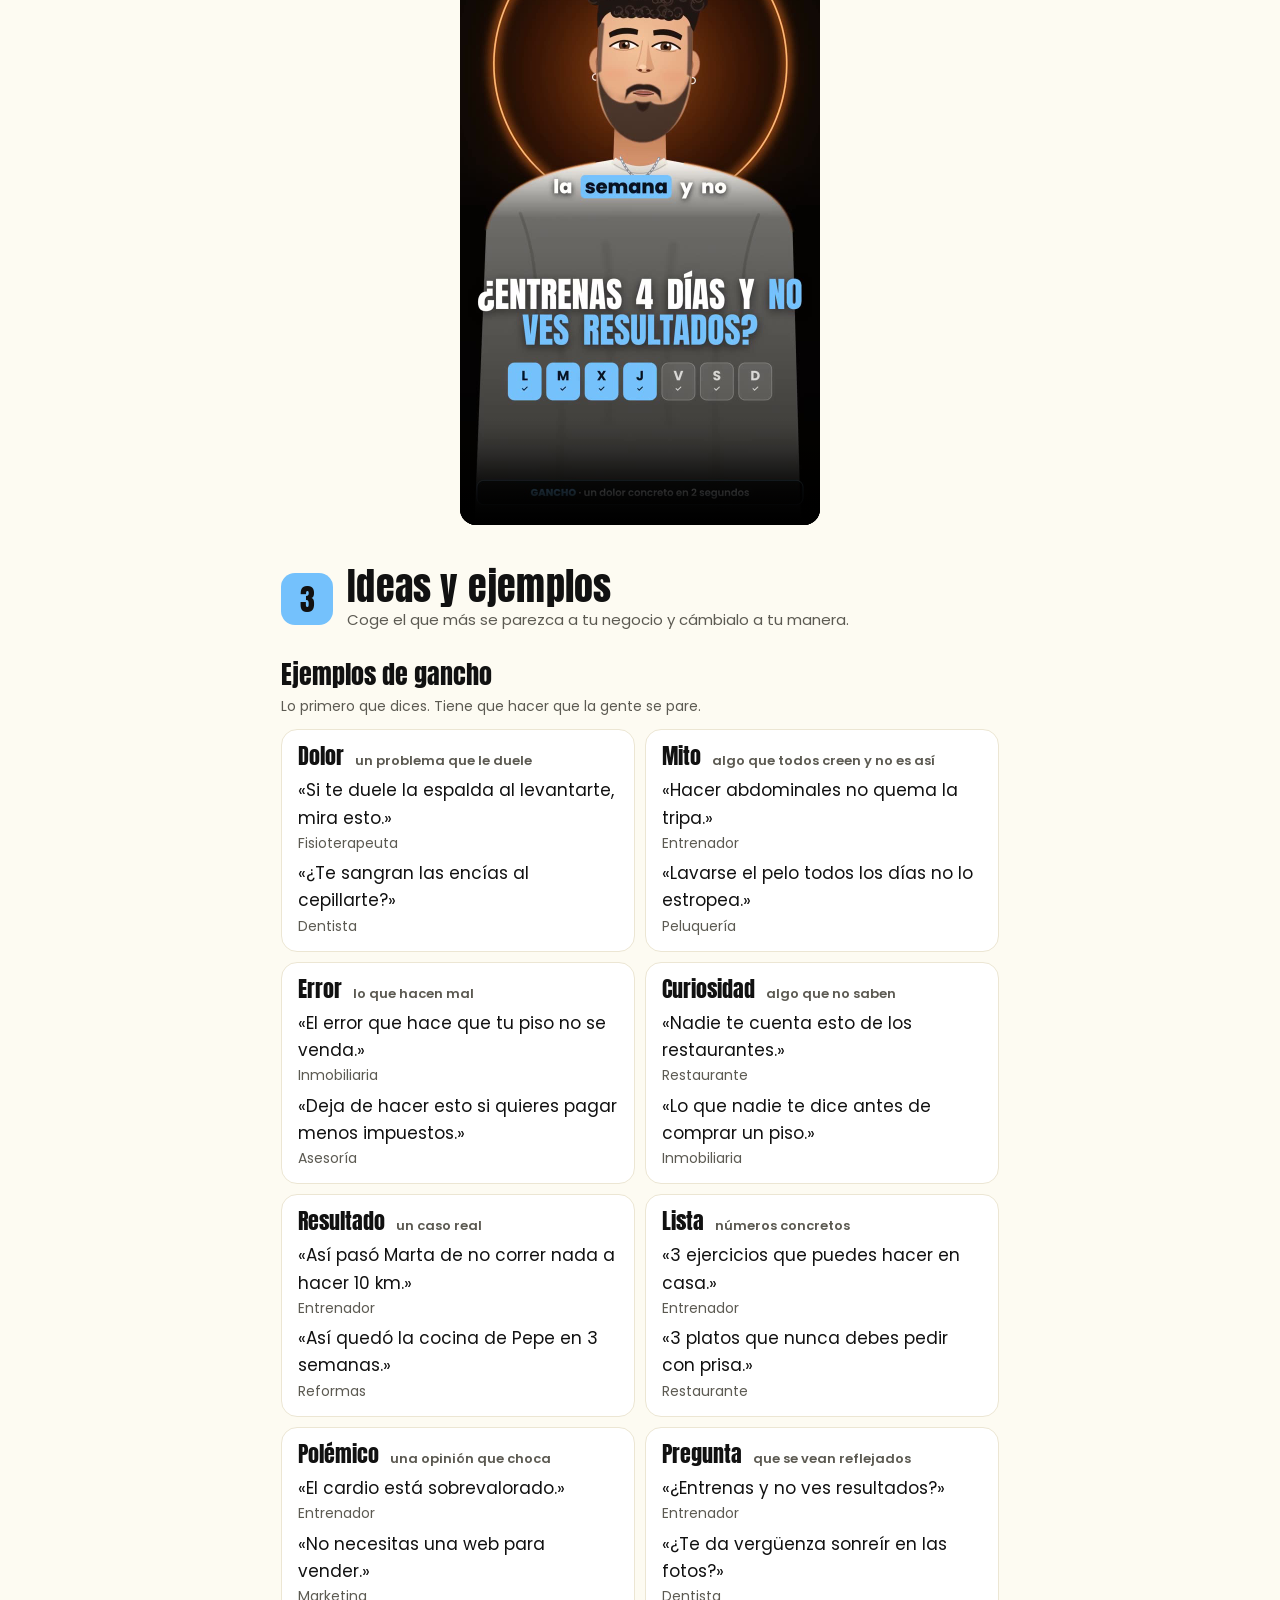
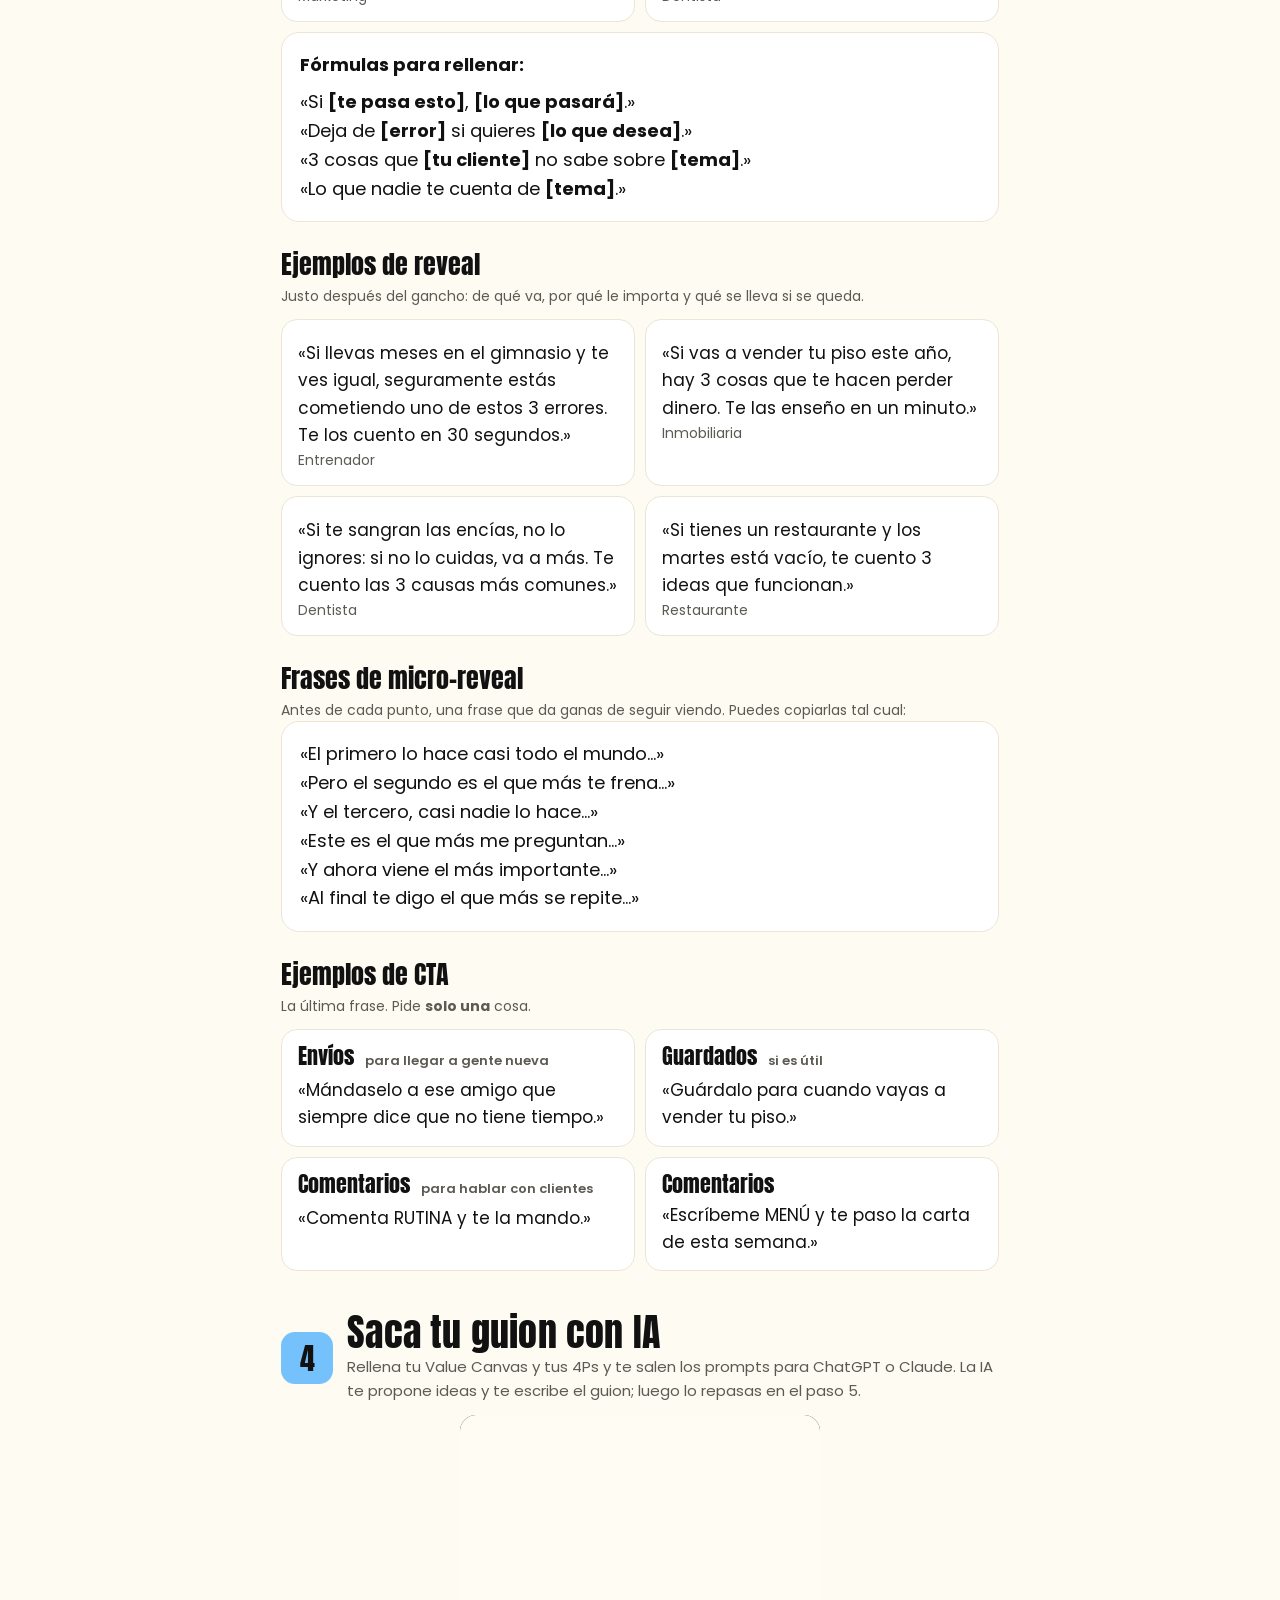
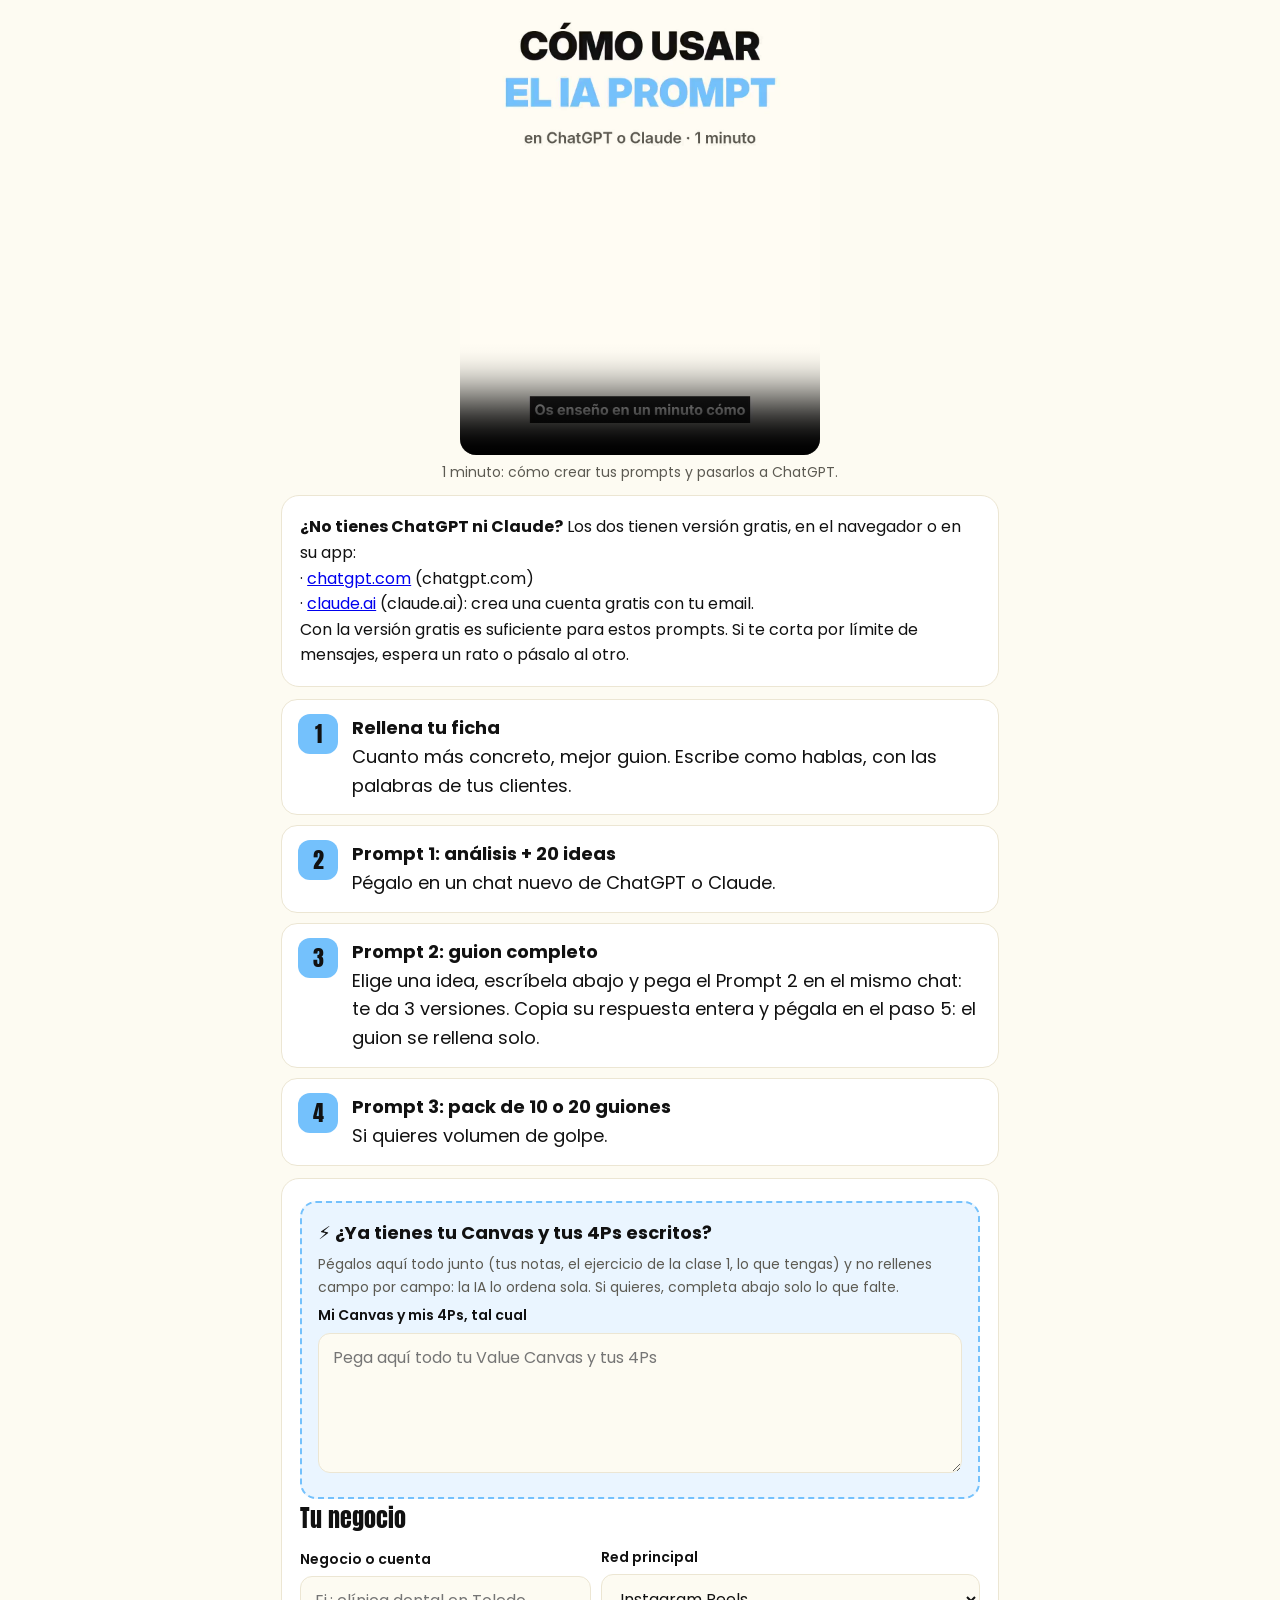
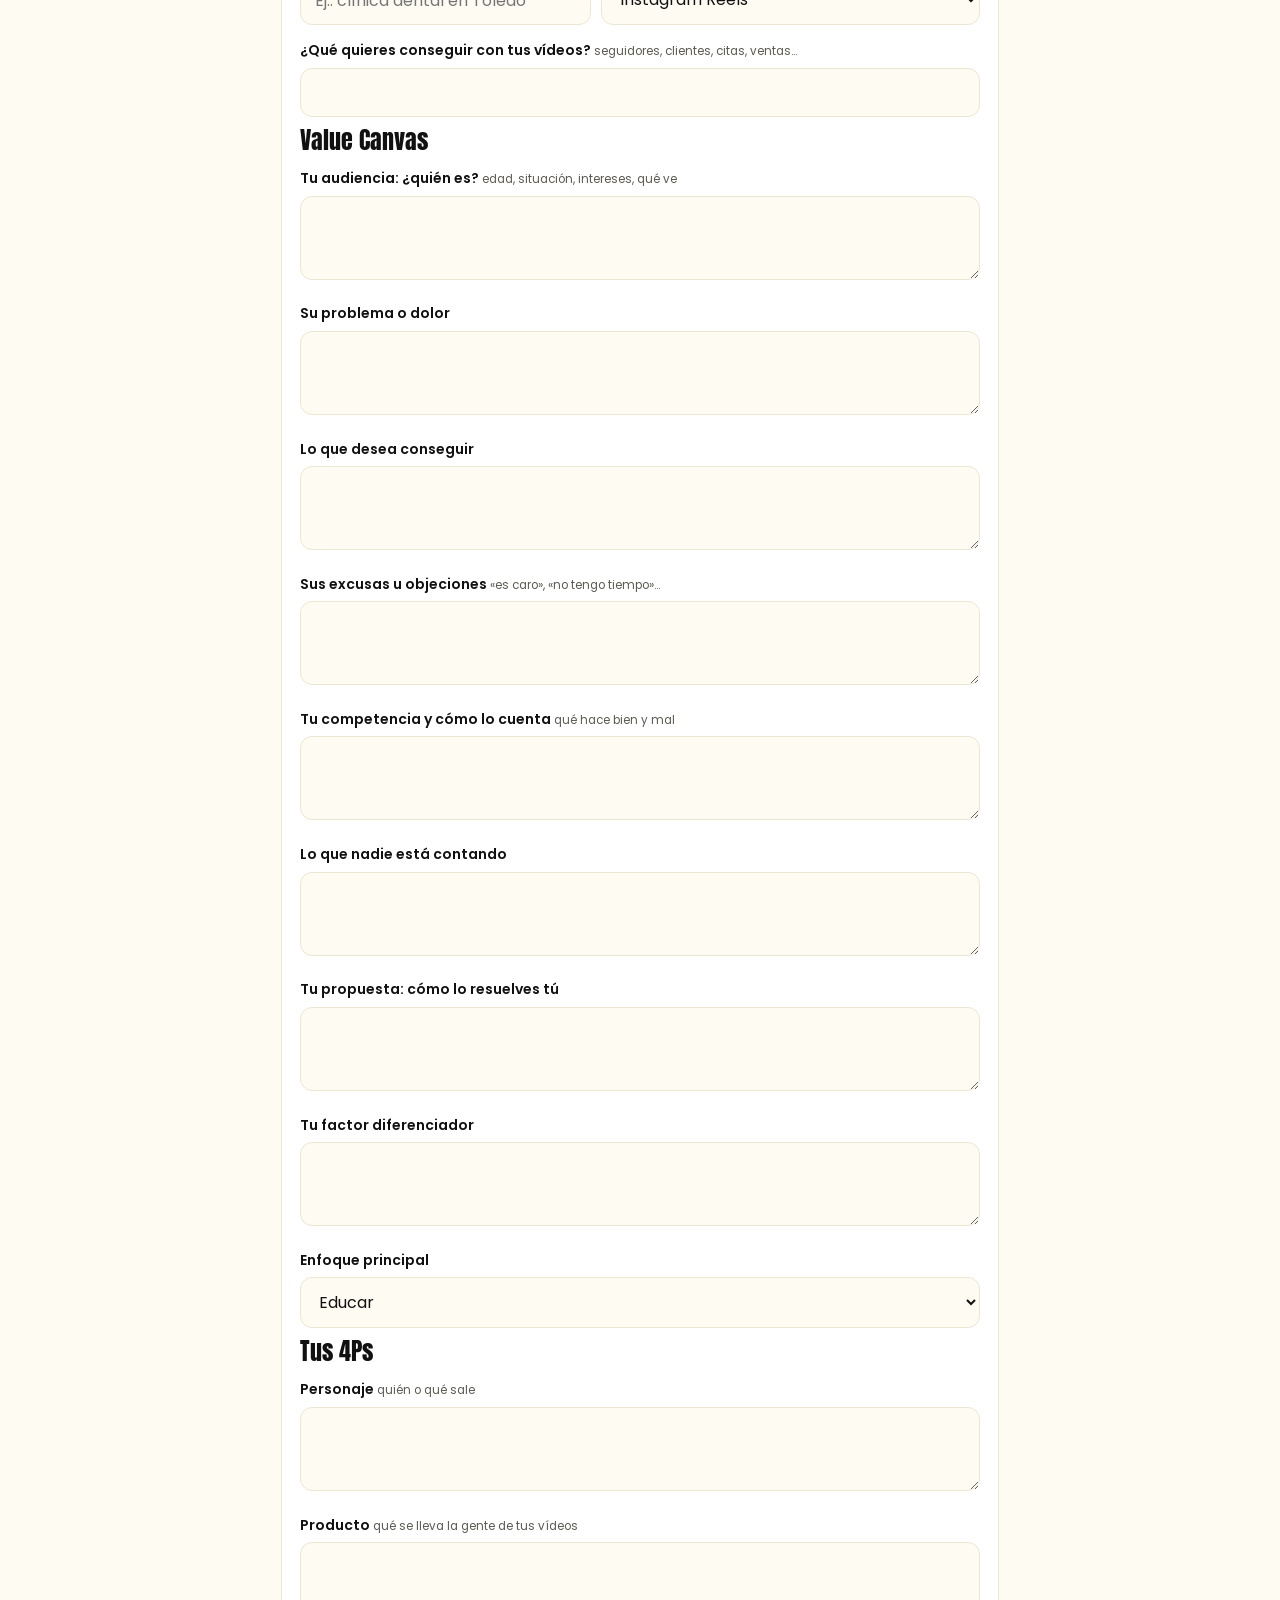
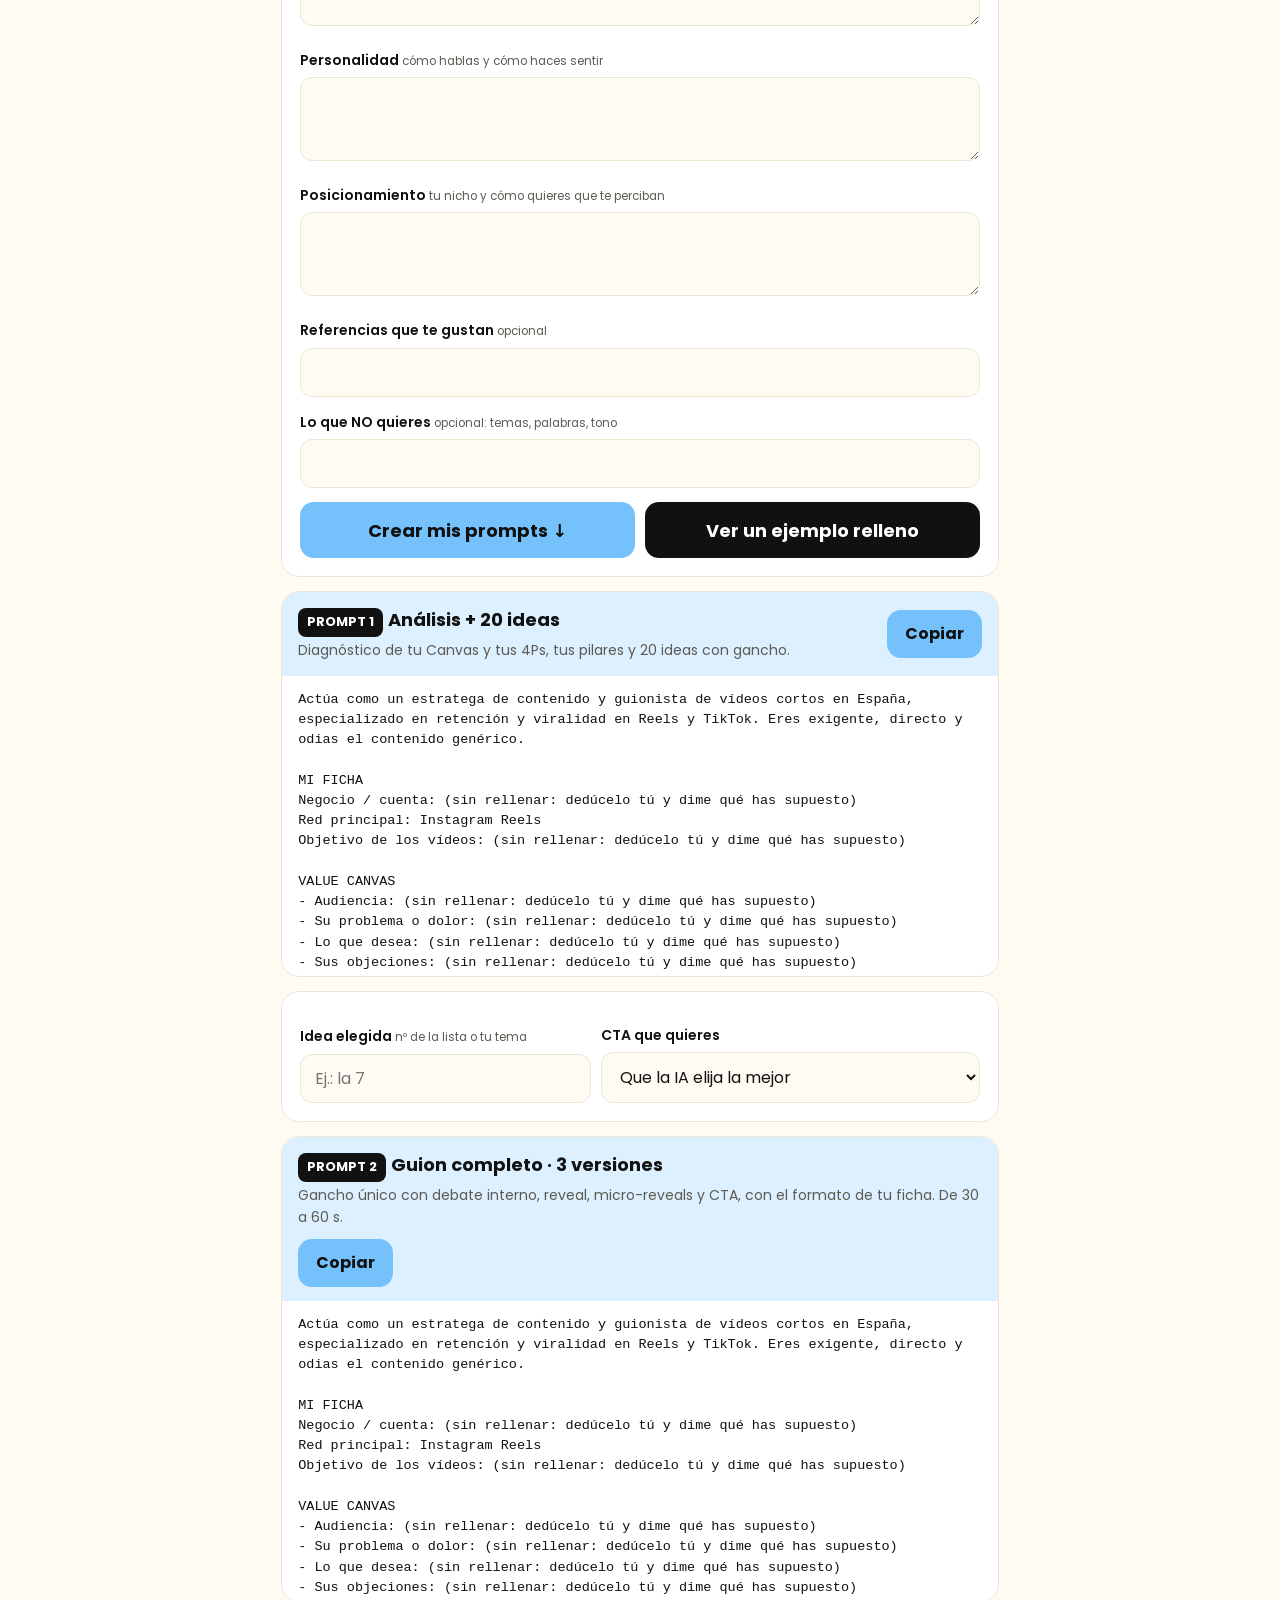
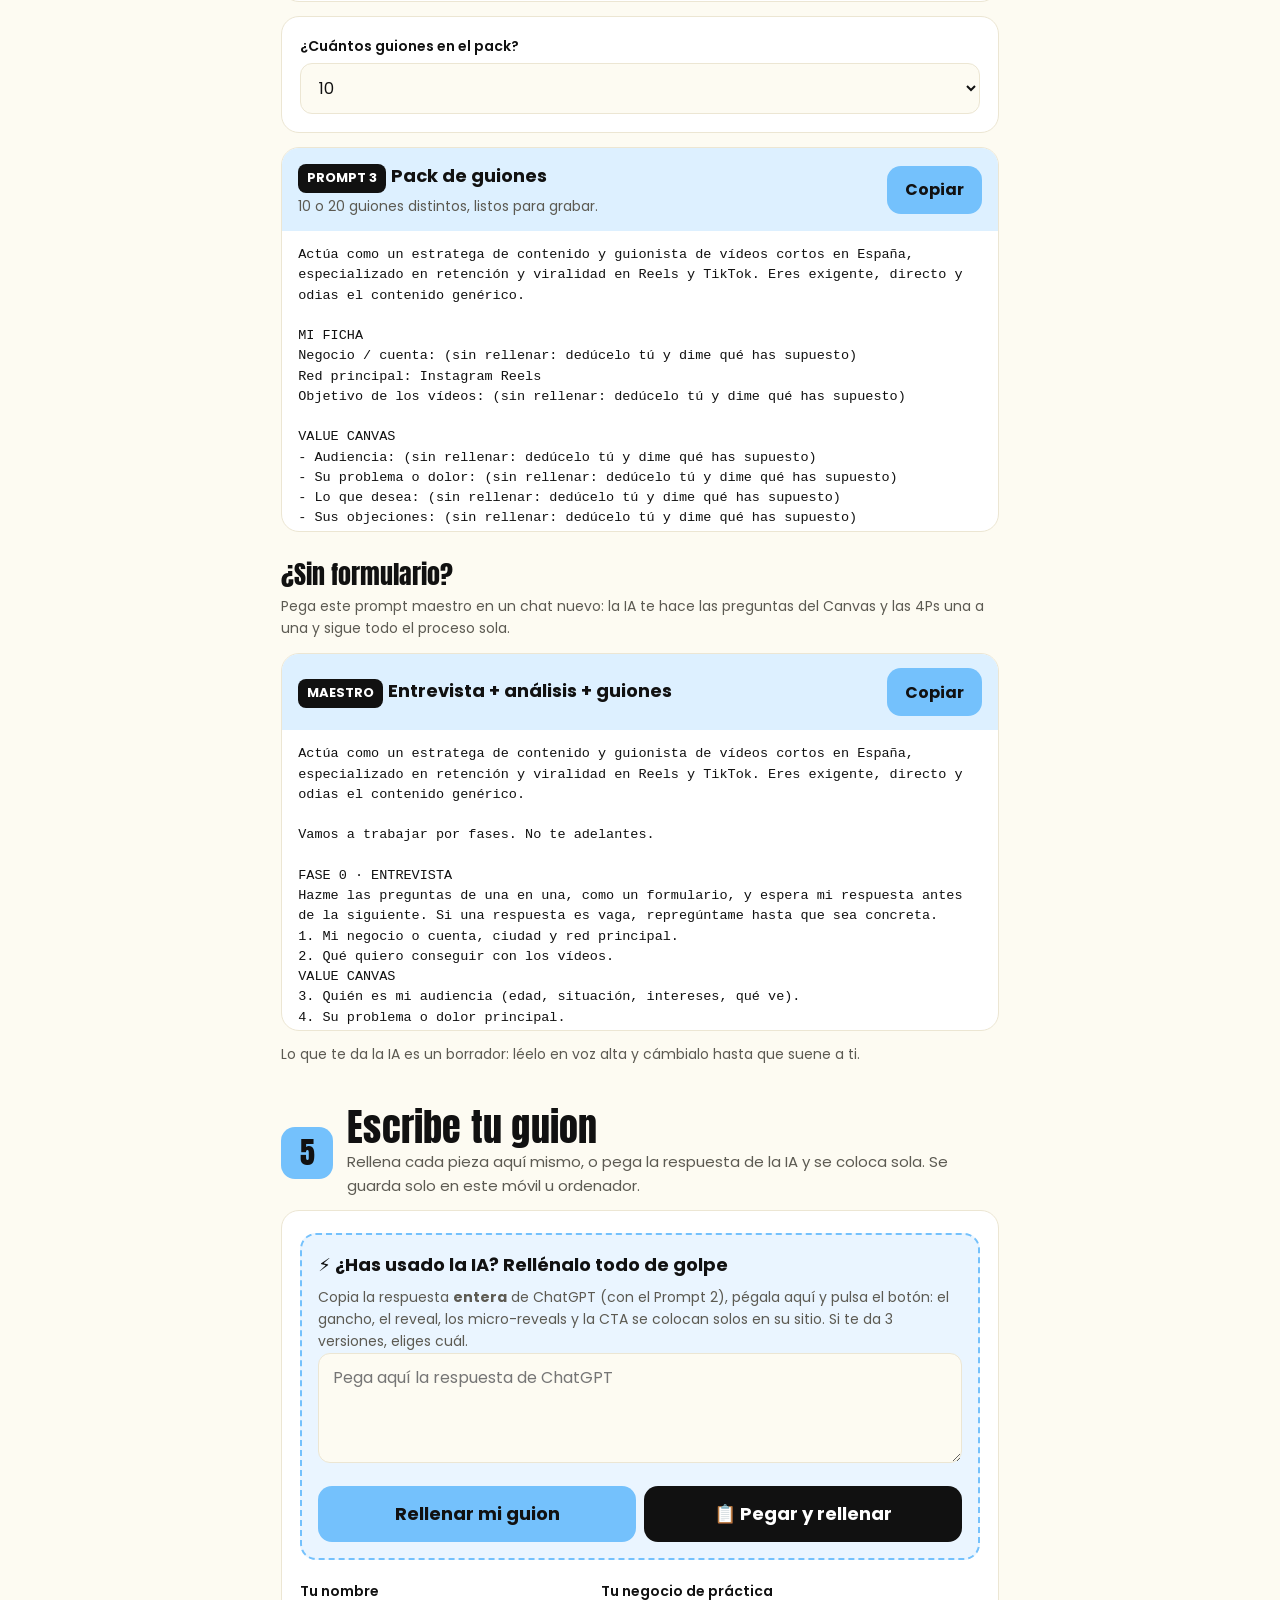
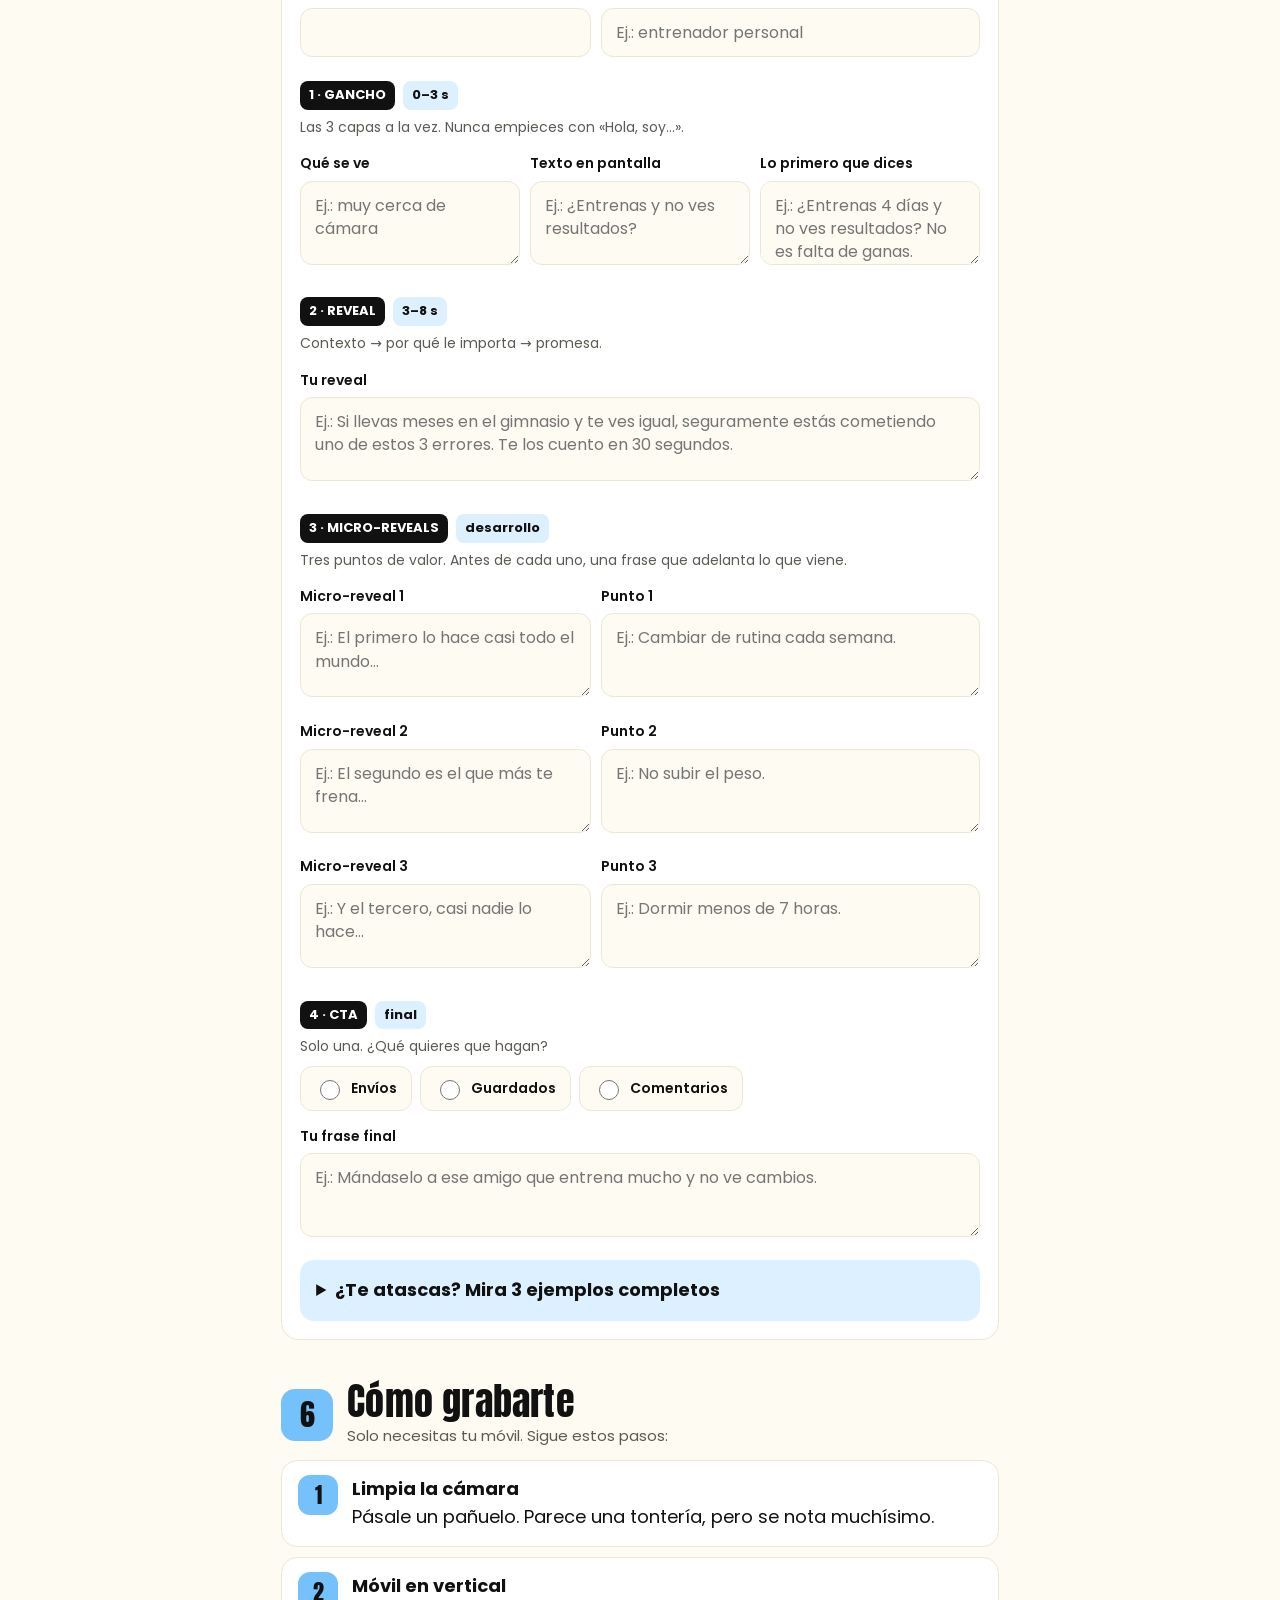
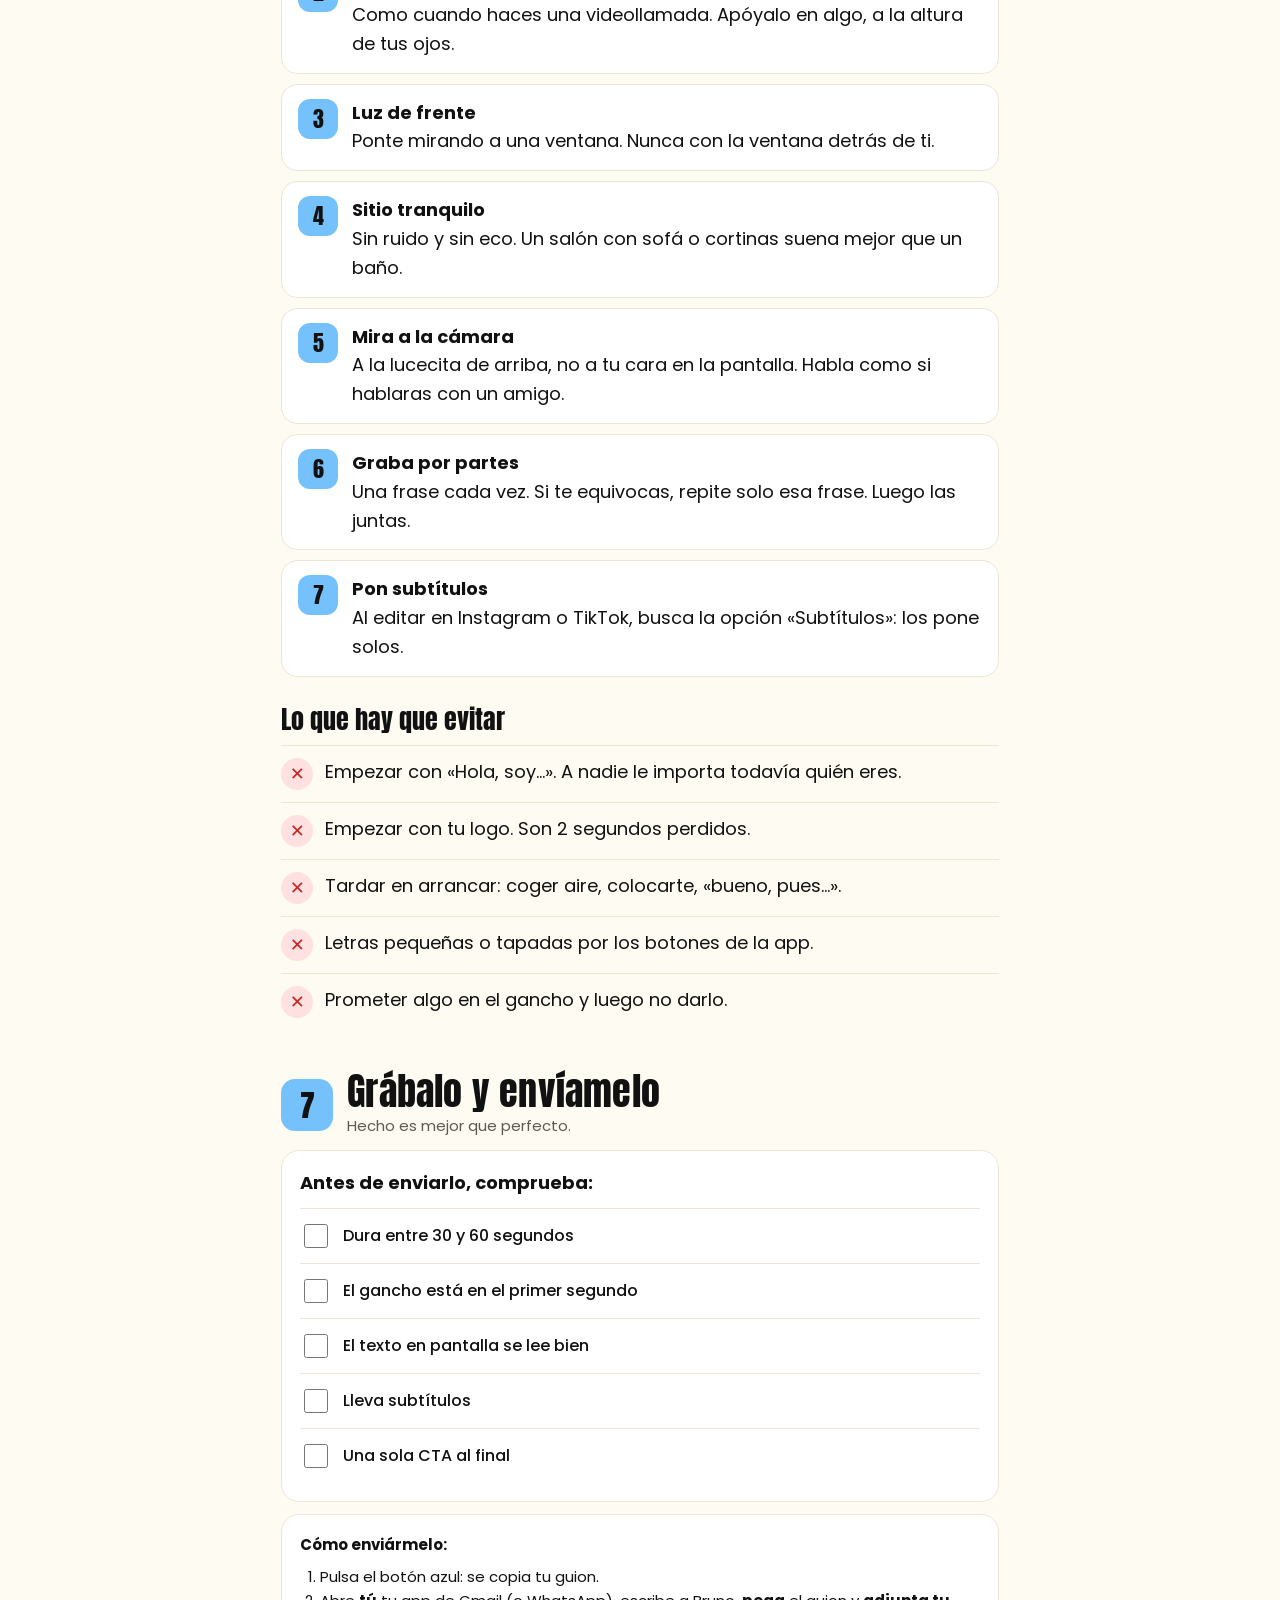
==== commit 78e4f7d6: "Clase 2: vídeos de explicación y ejemplo con avatar animado de Bruno Co-Authored-By: Claude Opus 5.5" ====
--- a/clase2/index.html
+++ b/clase2/index.html
@@ -198,7 +198,7 @@
 <main class="wrap">
 <section id="explicacion">
   <div class="step"><div class="num">1</div><div><h2>Mira la explicación</h2><p class="sub">1 minuto y medio. Dale al play.</p></div></div>
-  <img src="img/poster-explicacion.jpg" alt="Explicación del ejercicio" style="width:100%;border-radius:16px;display:block"><p class="hint">La explicación completa está en el vídeo de la clase, arriba del todo.</p>
+  <video controls playsinline preload="metadata" poster="img/poster-explicacion.jpg" src="videos/explicacion.mp4"></video>
   <div class="pieces">
     <div><b>Gancho</b><small>0–3 s · para el scroll</small></div>
     <div><b>Reveal</b><small>3–8 s · qué hay para él</small></div>
@@ -208,8 +208,8 @@
 </section>
 
 <section id="ejemplo">
-  <div class="step"><div class="num">2</div><div><h2>Mira el ejemplo de Leo</h2><p class="sub">Así tiene que quedar tu vídeo: de 30 a 60 segundos.</p></div></div>
-  <img class="vert" src="img/poster-leo.jpg" alt="Ejemplo de Leo" style="width:100%;border-radius:16px;display:block">
+  <div class="step"><div class="num">2</div><div><h2>Mira el ejemplo</h2><p class="sub">Así tiene que quedar tu vídeo: de 30 a 60 segundos.</p></div></div>
+  <video class="vert" controls playsinline preload="metadata" poster="img/poster-leo.jpg" src="videos/ejemplo-leo.mp4"></video>
 </section>
 
 <section id="ejemplos">
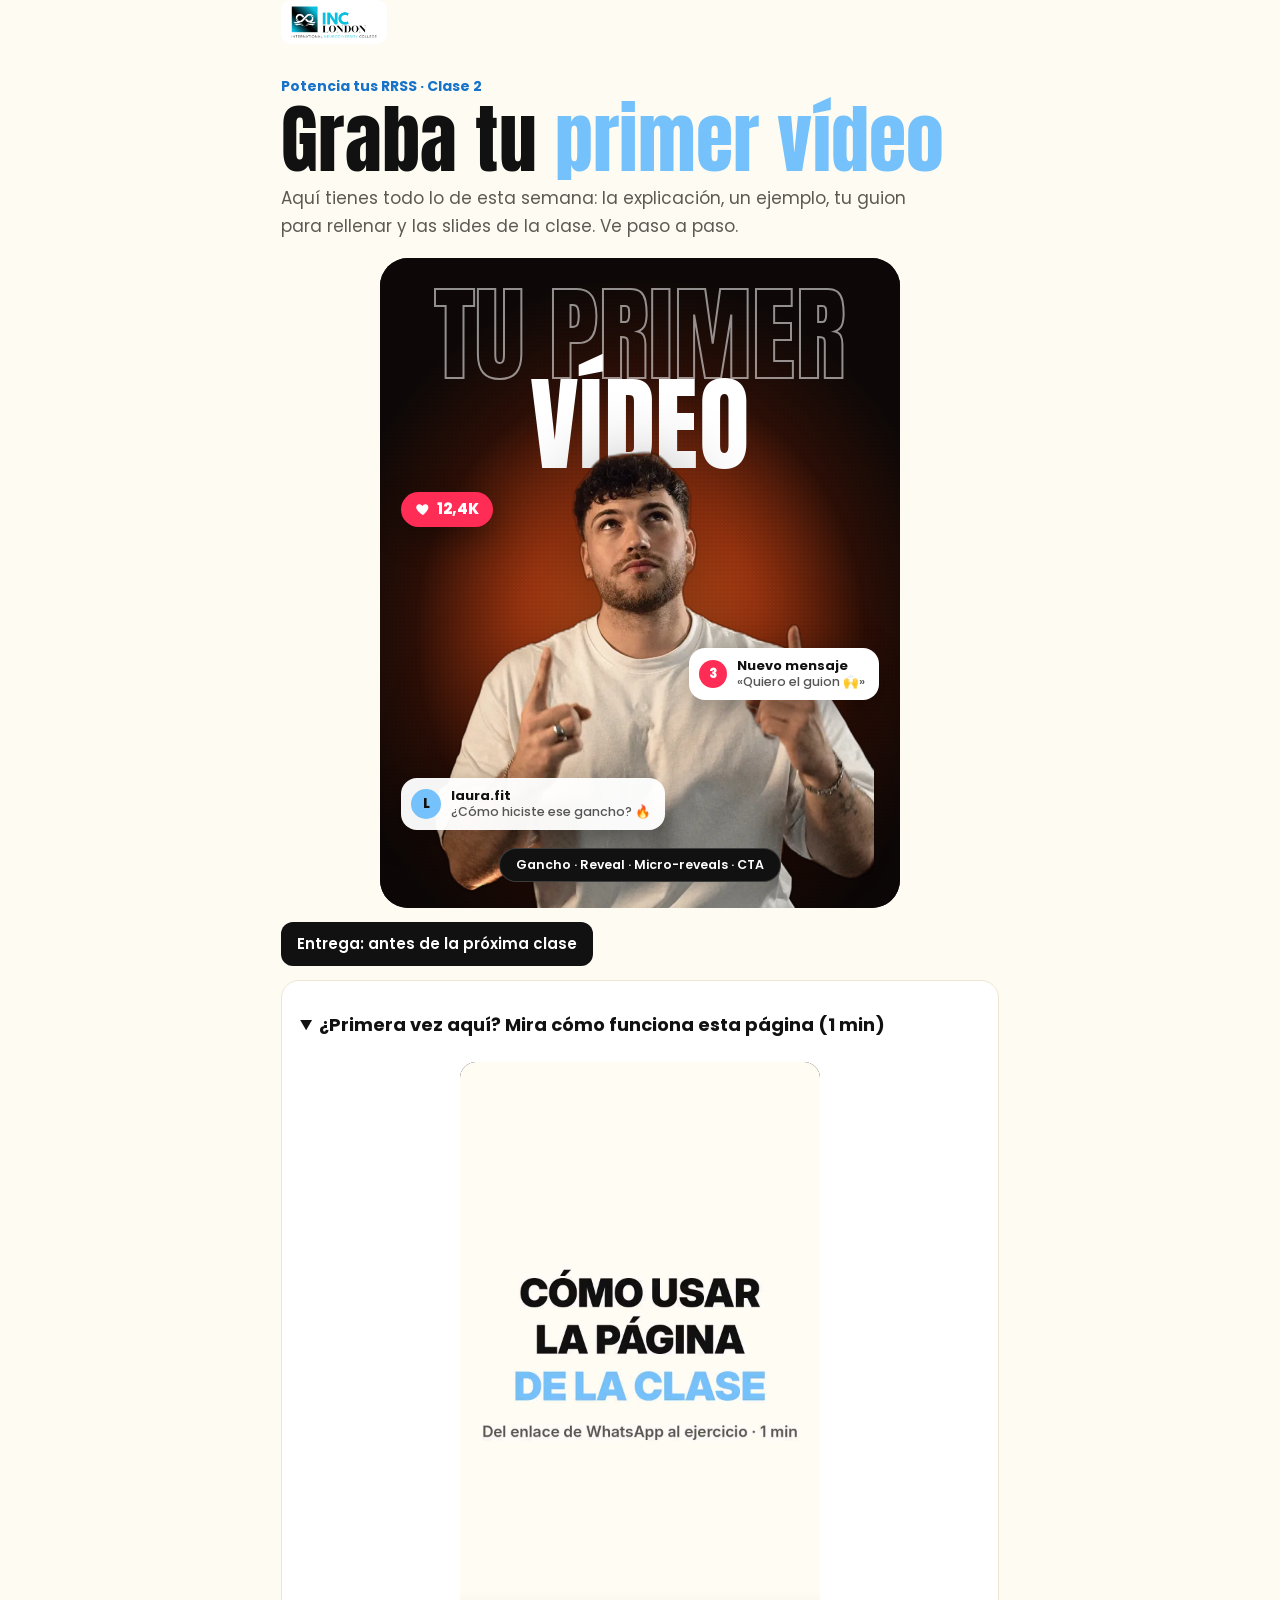
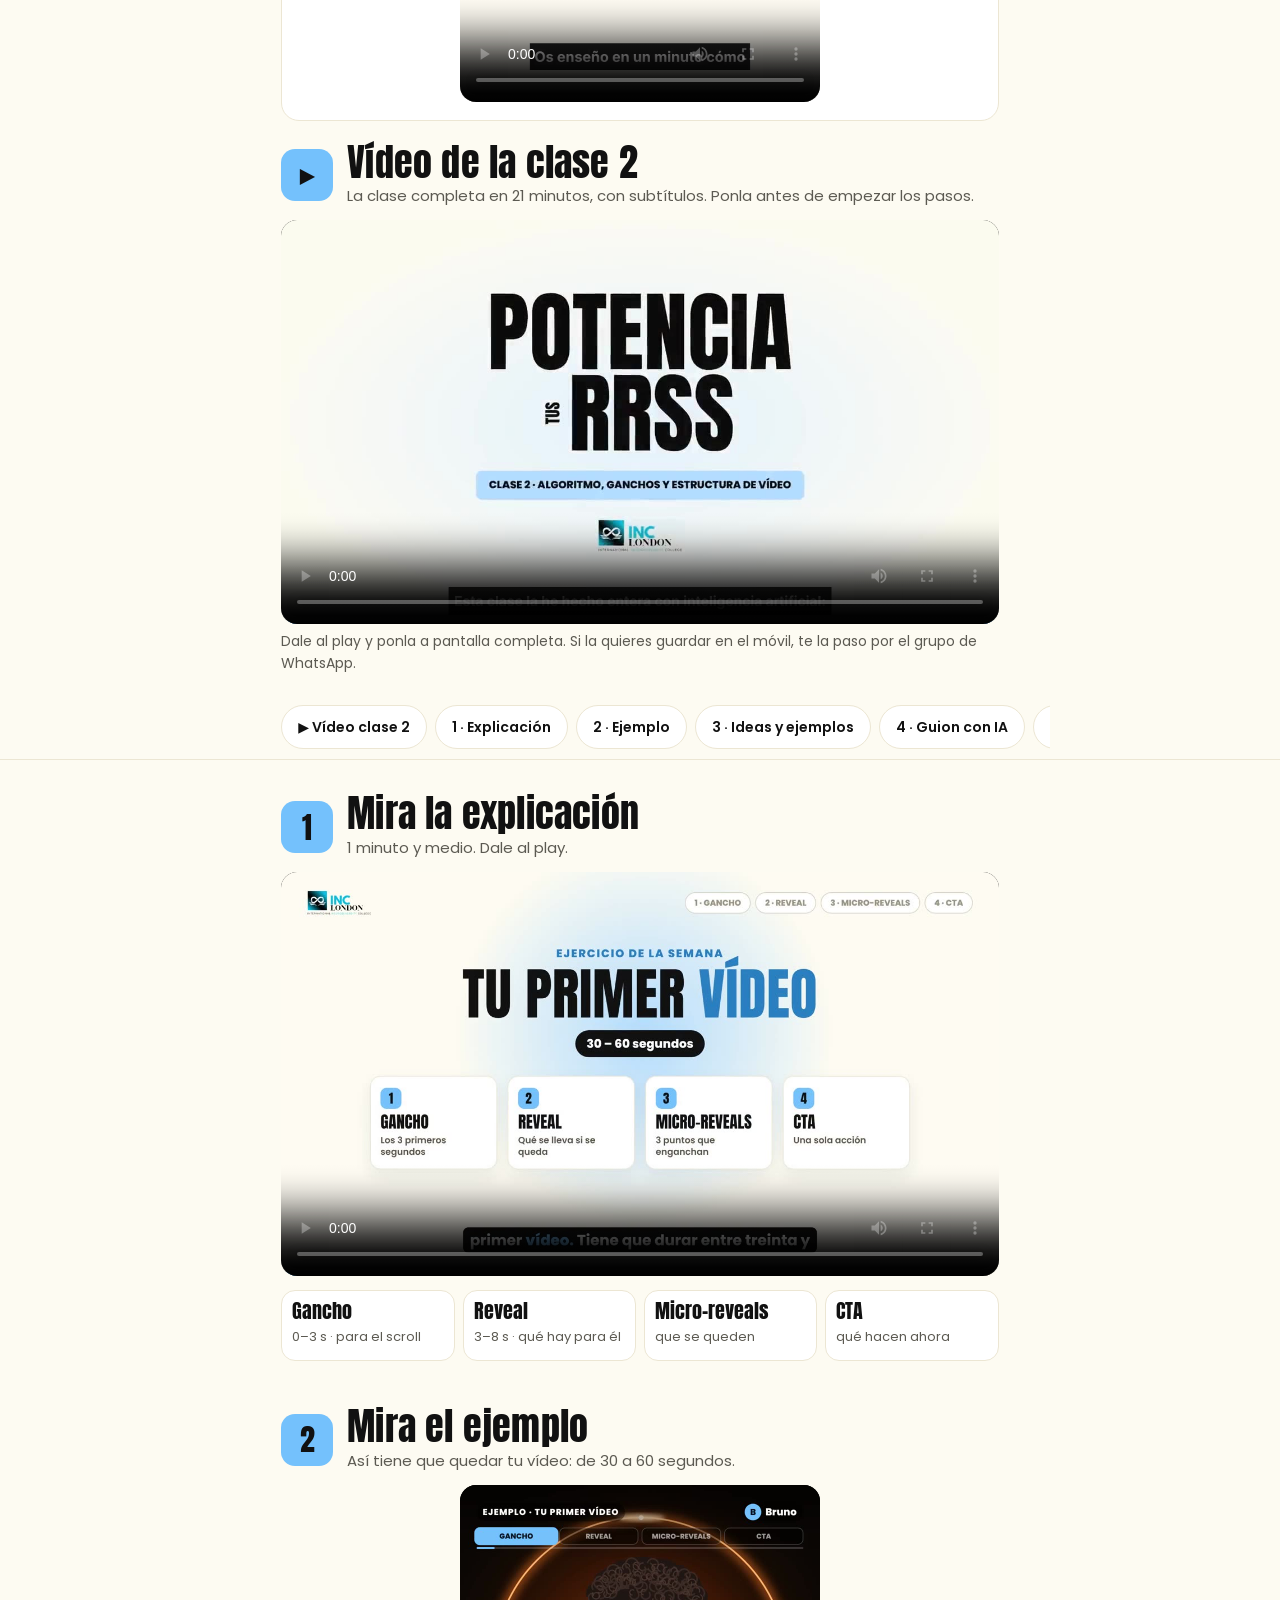
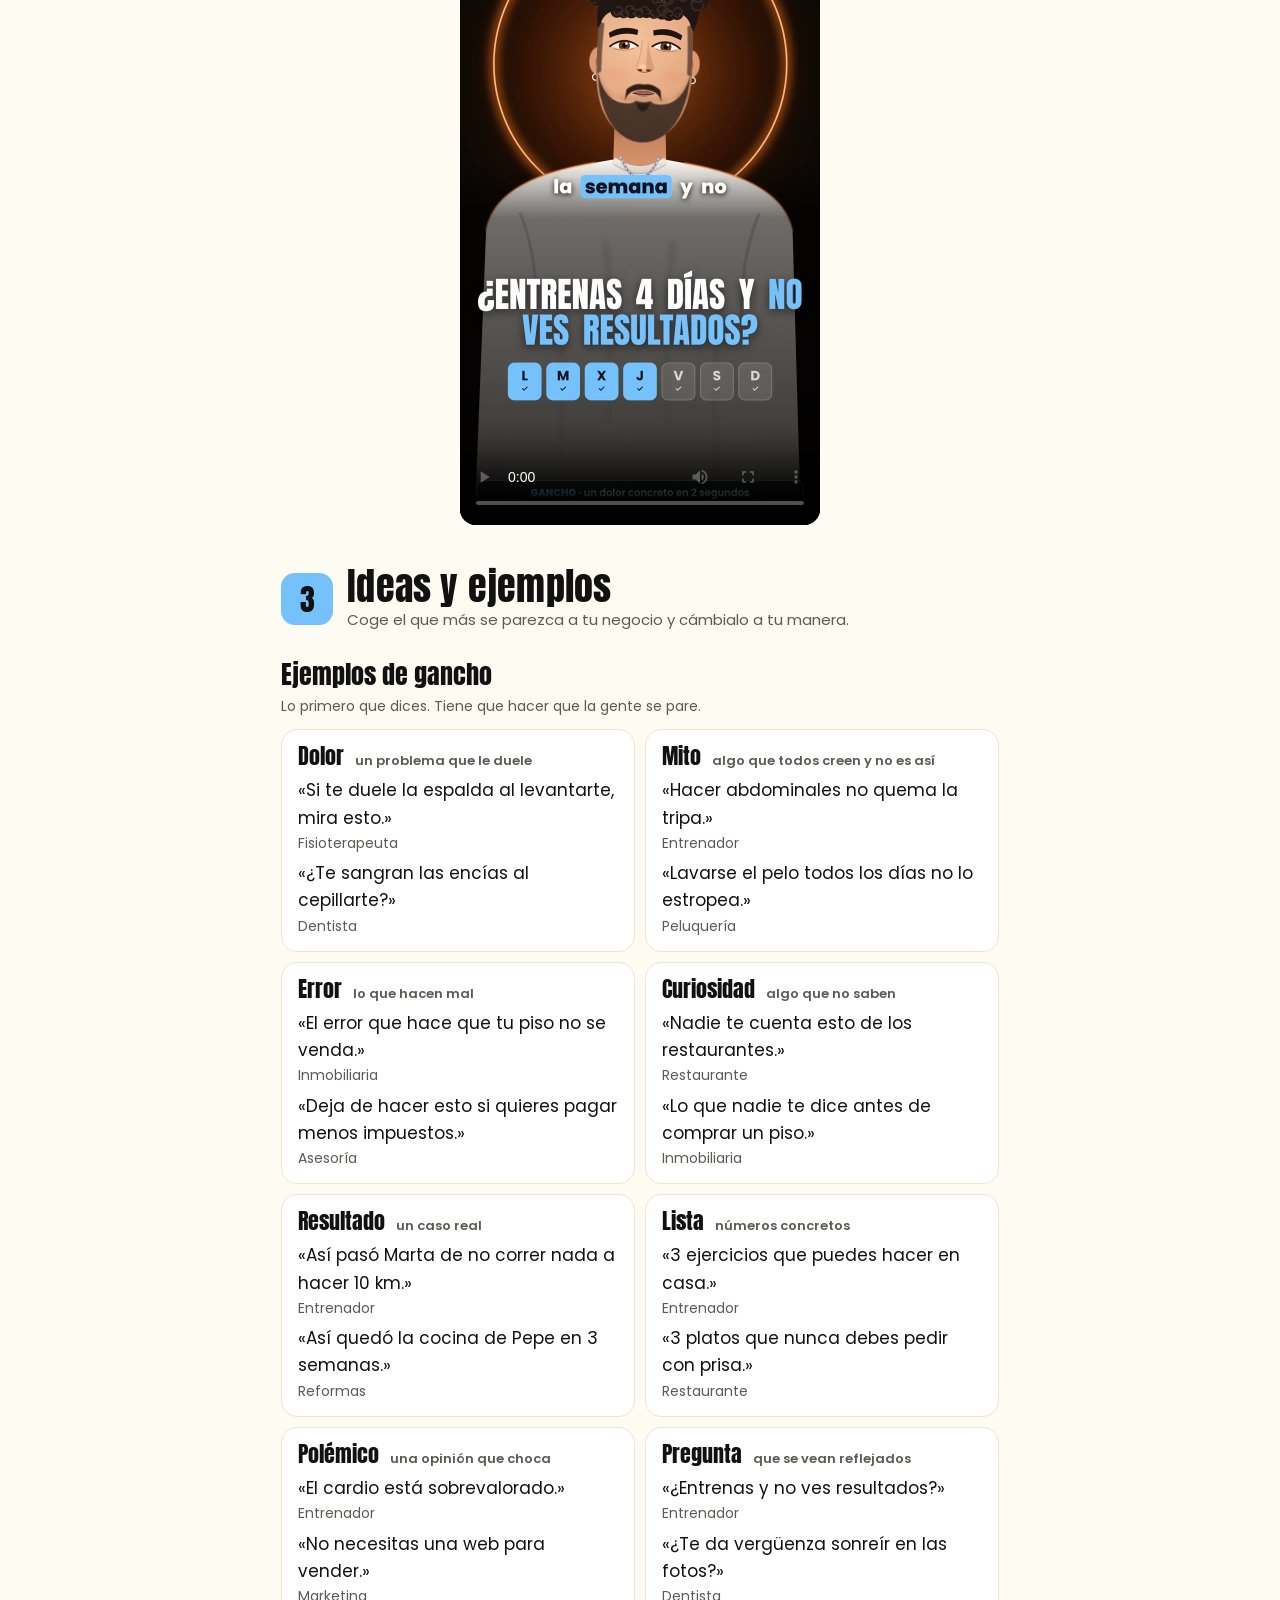
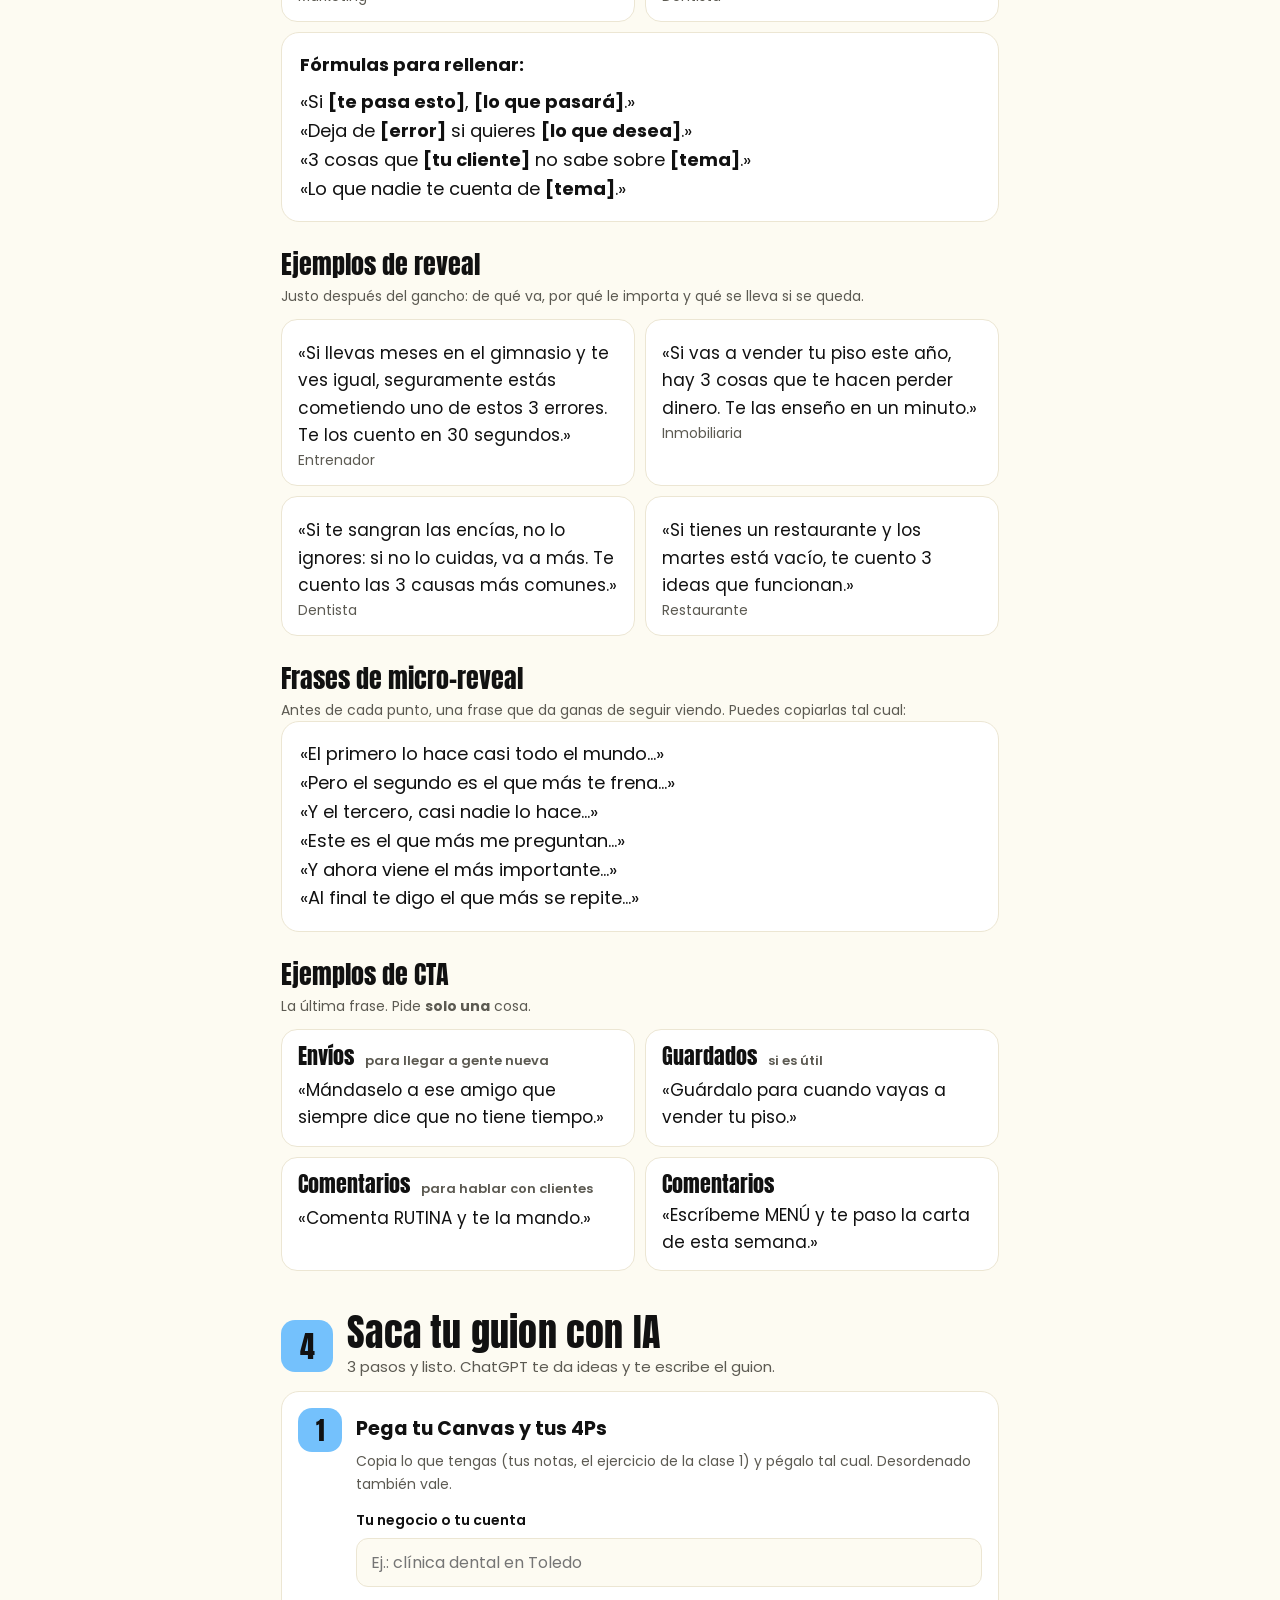
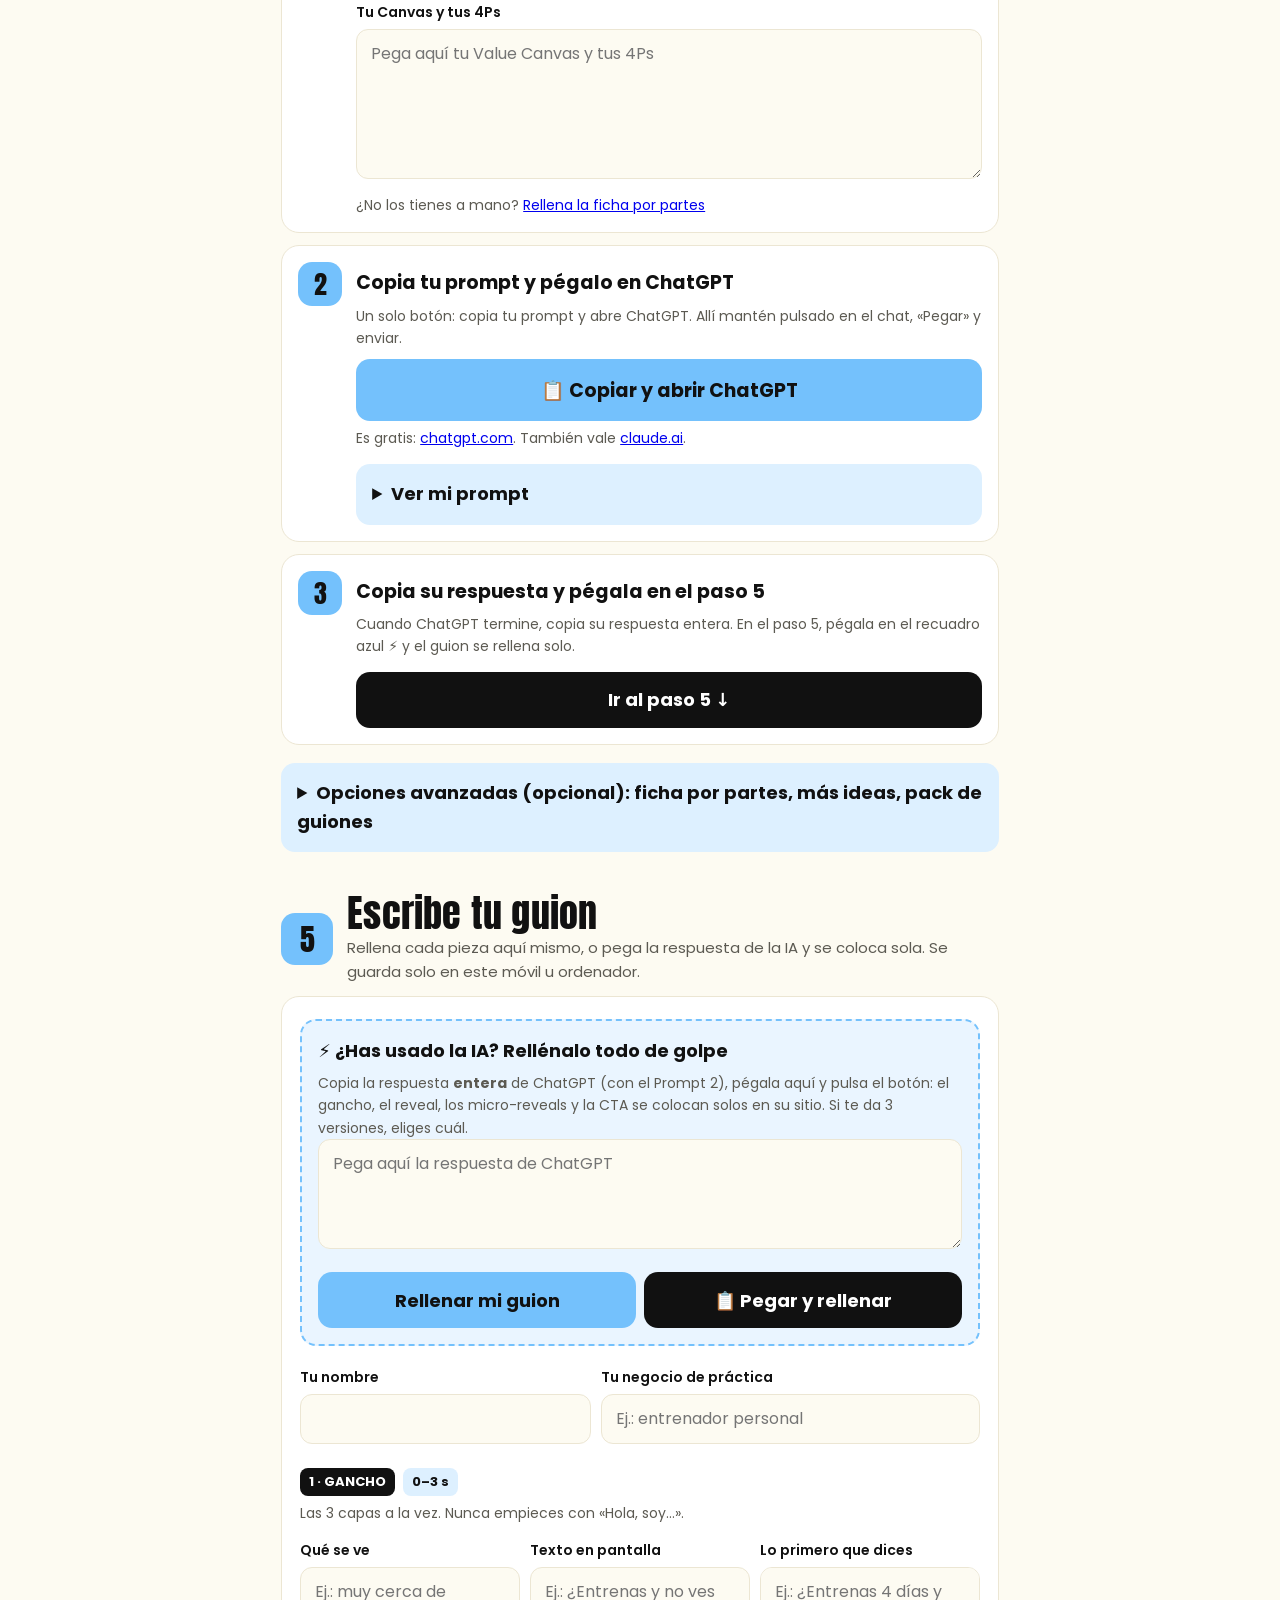
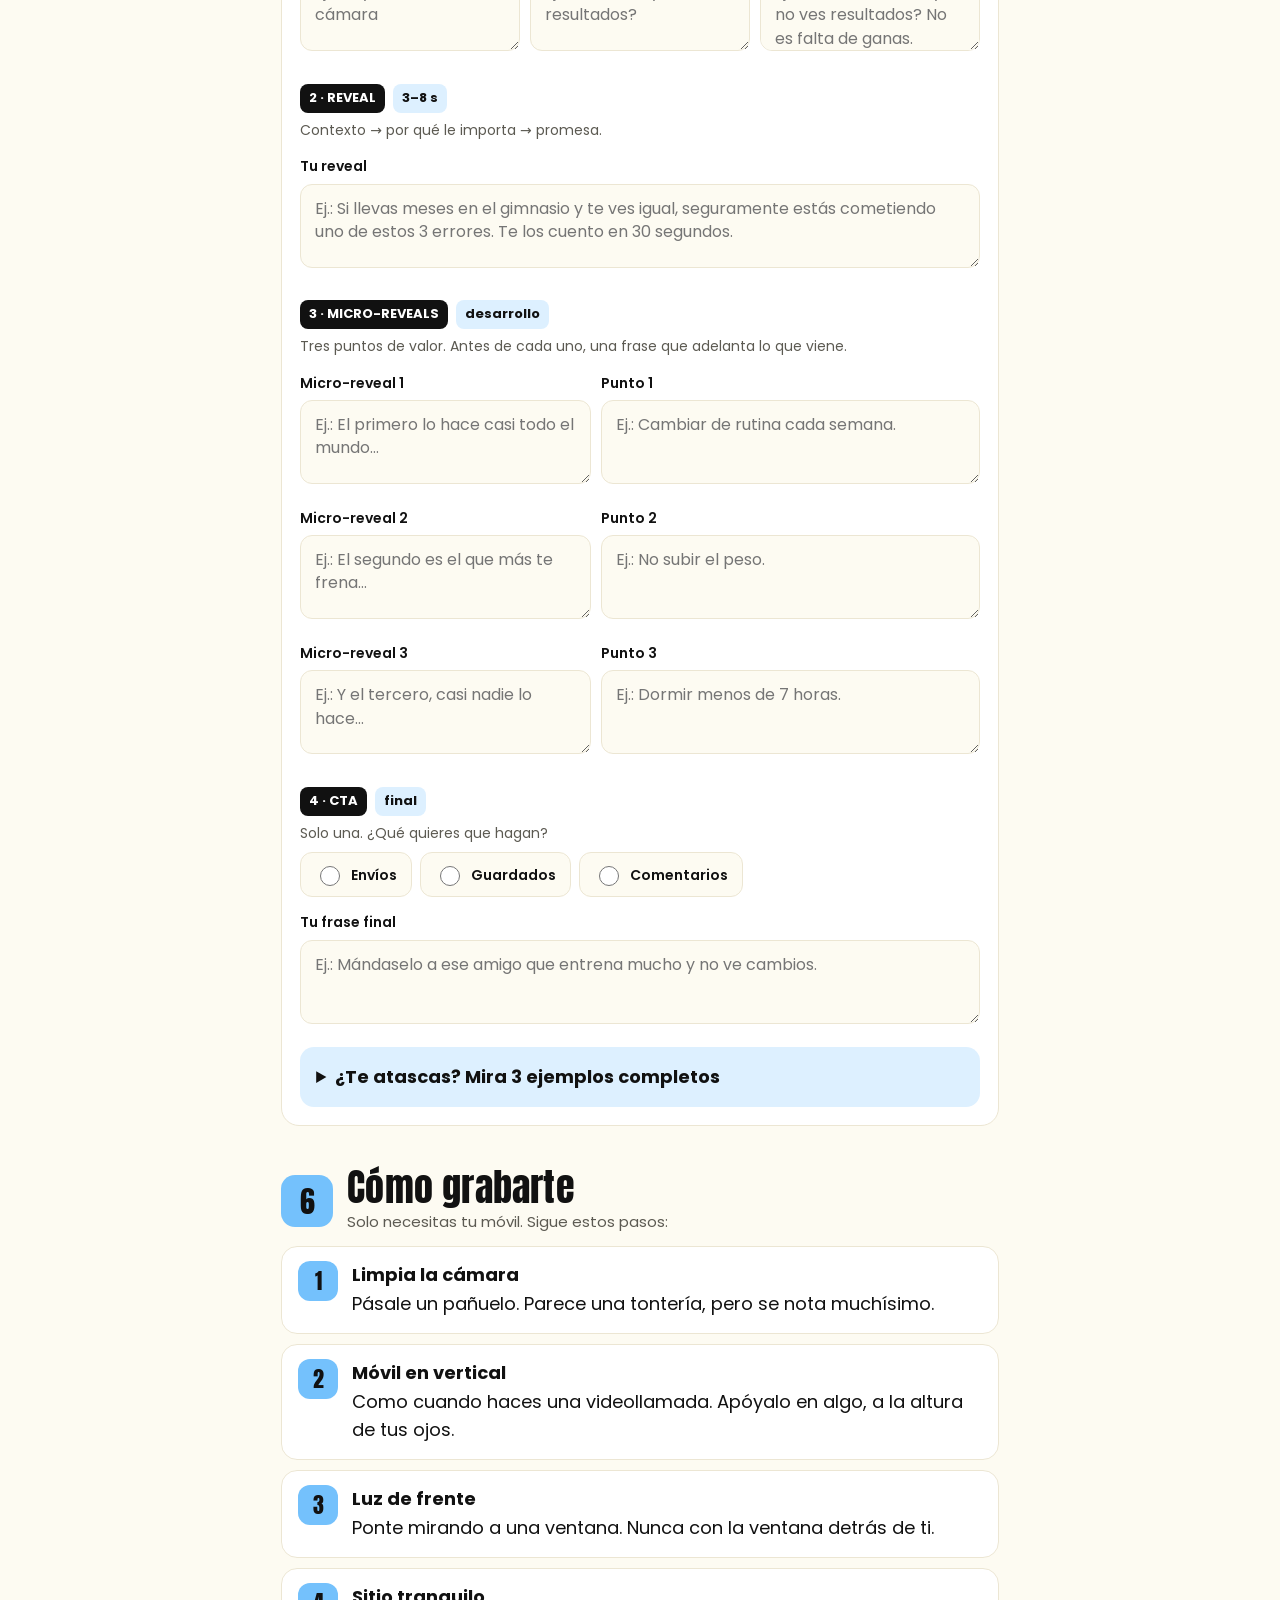
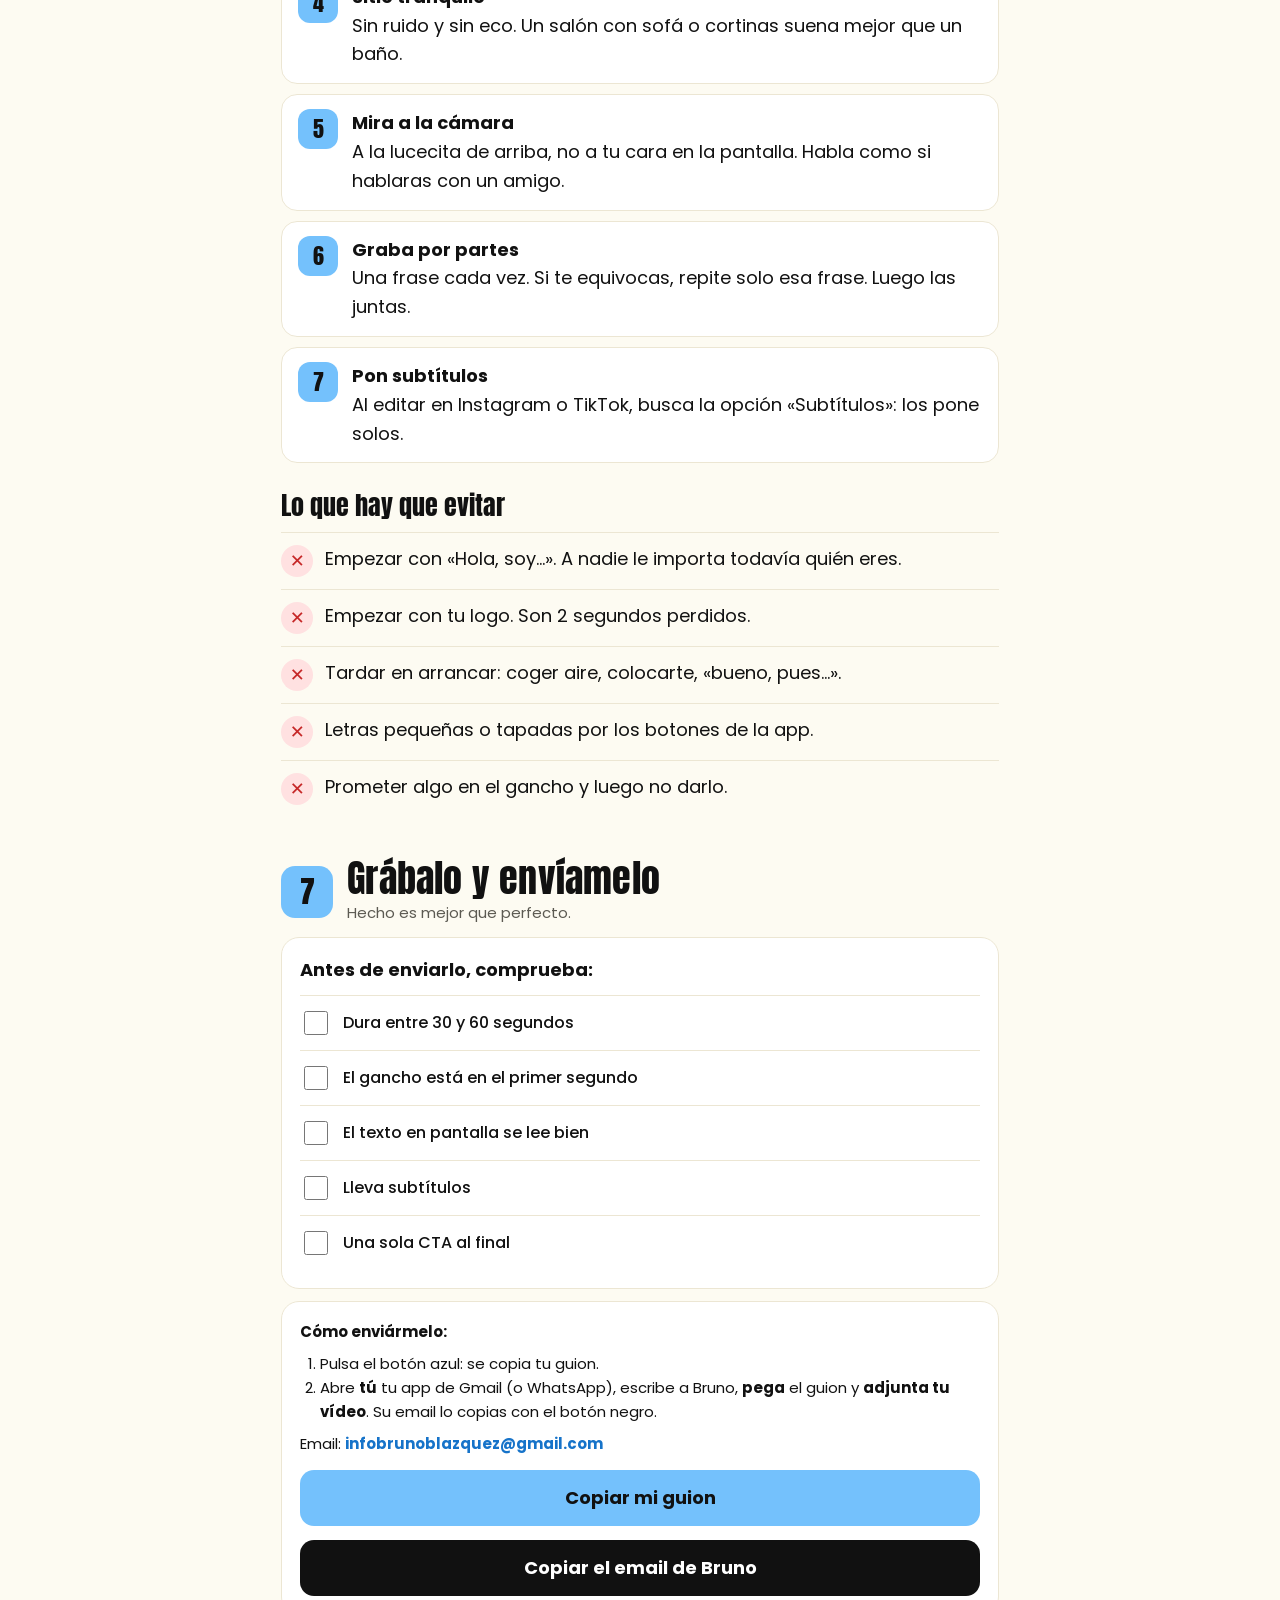
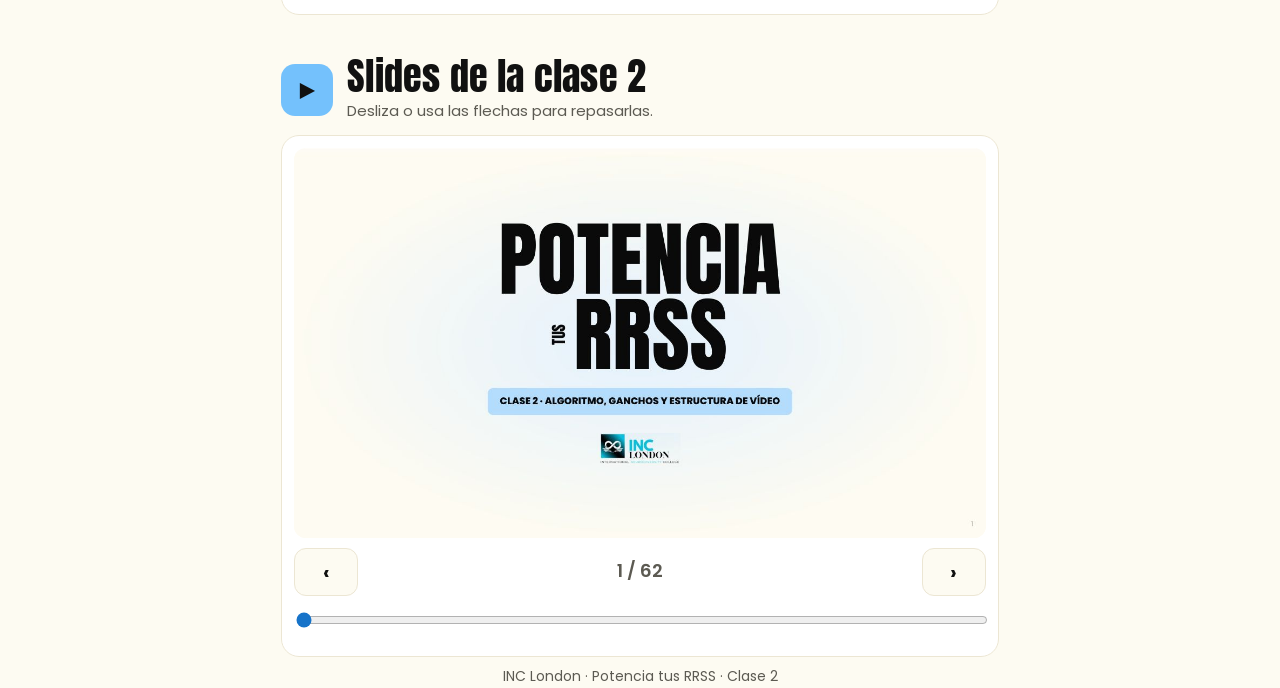
==== commit 58cd5338: "Clase 2: sección IA simplificada en 3 pasos con un solo prompt Co-Authored-By: Claude Opus 5.5 <nore" ====
--- a/clase2/index.html
+++ b/clase2/index.html
@@ -124,6 +124,12 @@
 .pc .ph p{margin:2px 0 0;font-size:14px;color:var(--soft)}
 .pc pre{margin:0;padding:14px 16px;max-height:300px;overflow:auto;white-space:pre-wrap;word-break:break-word;font:13.5px/1.5 ui-monospace,Menlo,Consolas,monospace}
 .pc .btn{width:auto;min-height:48px;margin:0;padding:0 18px;font-size:16px}
+.sp{display:flex;gap:14px;align-items:flex-start;background:var(--card);border:1px solid var(--line);border-radius:18px;padding:16px;margin-top:12px}
+.spn{flex:none;width:44px;height:44px;border-radius:14px;background:var(--blue);font:26px/44px Anton,Impact,sans-serif;text-align:center}
+.spb{flex:1;min-width:0}.spb>b{display:block;font-size:19px;margin:6px 0 2px}
+.btn.big{min-height:62px;font-size:19px;margin-top:10px}
+.peek pre{max-height:260px;overflow:auto;font-size:13px;white-space:pre-wrap}
+.adv{margin-top:18px}
 .iabtns{display:flex;flex-wrap:wrap;gap:10px;margin-top:14px}
 .iabtns .btn{width:auto;flex:1 1 200px;margin:0}
 .iatoast{position:fixed;left:50%;bottom:22px;transform:translateX(-50%);background:var(--dark);color:#fff;padding:10px 18px;border-radius:12px;font-weight:700;opacity:0;pointer-events:none;transition:opacity .2s}
@@ -362,7 +368,21 @@
 </section>
 
 <section id="ia" class="ia">
-  <div class="step"><div class="num">4</div><div><h2>Saca tu guion con IA</h2><p class="sub">Rellena tu Value Canvas y tus 4Ps y te salen los prompts para ChatGPT o Claude. La IA te propone ideas y te escribe el guion; luego lo repasas en el paso 5.</p></div></div>
+  <div class="step"><div class="num">4</div><div><h2>Saca tu guion con IA</h2><p class="sub">3 pasos y listo. ChatGPT te da ideas y te escribe el guion.</p></div></div>
+  <div class="sp"><span class="spn">1</span><div class="spb"><b>Pega tu Canvas y tus 4Ps</b>
+    <p class="hint">Copia lo que tengas (tus notas, el ejercicio de la clase 1) y pégalo tal cual. Desordenado también vale.</p>
+    <label for="ia-negocio">Tu negocio o tu cuenta</label><input type="text" id="ia-negocio" placeholder="Ej.: clínica dental en Toledo">
+    <label for="ia-todo">Tu Canvas y tus 4Ps</label><textarea id="ia-todo" style="min-height:150px" placeholder="Pega aquí tu Value Canvas y tus 4Ps"></textarea>
+    <p class="hint">¿No los tienes a mano? <a href="#ia-adv" id="ia-openficha">Rellena la ficha por partes</a></p></div></div>
+  <div class="sp"><span class="spn">2</span><div class="spb"><b>Copia tu prompt y pégalo en ChatGPT</b>
+    <p class="hint">Un solo botón: copia tu prompt y abre ChatGPT. Allí mantén pulsado en el chat, «Pegar» y enviar.</p>
+    <button class="btn big" type="button" id="ia-go">📋 Copiar y abrir ChatGPT</button>
+    <p class="hint">Es gratis: <a href="https://chatgpt.com" target="_blank" rel="noopener">chatgpt.com</a>. También vale <a href="https://claude.ai" target="_blank" rel="noopener">claude.ai</a>.</p>
+    <details class="peek"><summary>Ver mi prompt</summary><pre id="ia-pu"></pre></details></div></div>
+  <div class="sp"><span class="spn">3</span><div class="spb"><b>Copia su respuesta y pégala en el paso 5</b>
+    <p class="hint">Cuando ChatGPT termine, copia su respuesta entera. En el paso 5, pégala en el recuadro azul ⚡ y el guion se rellena solo.</p>
+    <a class="btn dark" href="#guion" style="text-decoration:none">Ir al paso 5 ↓</a></div></div>
+  <details class="adv" id="ia-adv"><summary>Opciones avanzadas (opcional): ficha por partes, más ideas, pack de guiones</summary>
   <video class="vert" controls playsinline preload="metadata" poster="img/poster-tuto.jpg" src="videos/como-usar-ia-prompt.mp4"></video>
   <p class="hint" style="text-align:center">1 minuto: cómo crear tus prompts y pasarlos a ChatGPT.</p>
   <div class="card" style="margin-top:12px;font-size:16px"><b>¿No tienes ChatGPT ni Claude?</b> Los dos tienen versión gratis, en el navegador o en su app:<br>· <a href="https://chatgpt.com" target="_blank" rel="noopener">chatgpt.com</a> (chatgpt.com)<br>· <a href="https://claude.ai" target="_blank" rel="noopener">claude.ai</a> (claude.ai): crea una cuenta gratis con tu email.<br>Con la versión gratis es suficiente para estos prompts. Si te corta por límite de mensajes, espera un rato o pásalo al otro.</div>
@@ -373,14 +393,8 @@
     <li><div><b>Prompt 3: pack de 10 o 20 guiones</b>Si quieres volumen de golpe.</div></li>
   </ol>
   <form class="card" id="ia-f" autocomplete="off" style="margin-top:12px">
-    <div class="auto">
-      <b class="h">⚡ ¿Ya tienes tu Canvas y tus 4Ps escritos?</b>
-      <p class="hint">Pégalos aquí todo junto (tus notas, el ejercicio de la clase 1, lo que tengas) y no rellenes campo por campo: la IA lo ordena sola. Si quieres, completa abajo solo lo que falte.</p>
-      <label for="ia-todo" style="margin-top:6px">Mi Canvas y mis 4Ps, tal cual</label><textarea id="ia-todo" style="min-height:140px" placeholder="Pega aquí todo tu Value Canvas y tus 4Ps"></textarea>
-    </div>
-    <fieldset><legend>Tu negocio</legend>
-      <div class="row2"><div><label for="ia-negocio">Negocio o cuenta</label><input type="text" id="ia-negocio" placeholder="Ej.: clínica dental en Toledo"></div>
-      <div><label for="ia-red">Red principal</label><select id="ia-red"><option>Instagram Reels</option><option>TikTok</option><option>Instagram Reels y TikTok</option><option>YouTube Shorts</option></select></div></div>
+    <fieldset><legend>Más datos</legend>
+      <label for="ia-red">Red principal</label><select id="ia-red"><option>Instagram Reels</option><option>TikTok</option><option>Instagram Reels y TikTok</option><option>YouTube Shorts</option></select>
       <label for="ia-objetivo">¿Qué quieres conseguir con tus vídeos? <small>seguidores, clientes, citas, ventas…</small></label><input type="text" id="ia-objetivo">
     </fieldset>
     <fieldset><legend>Value Canvas</legend>
@@ -418,6 +432,7 @@
   <p class="hint">Pega este prompt maestro en un chat nuevo: la IA te hace las preguntas del Canvas y las 4Ps una a una y sigue todo el proceso sola.</p>
   <div class="pc"><div class="ph"><div><span class="tag"><i>MAESTRO</i></span> <b>Entrevista + análisis + guiones</b></div><button type="button" class="btn" data-ia="ia-pm">Copiar</button></div><pre id="ia-pm"></pre></div>
   <p class="hint" style="margin-top:12px">Lo que te da la IA es un borrador: léelo en voz alta y cámbialo hasta que suene a ti.</p>
+  </details>
   <div class="iatoast" id="ia-toast">Copiado ✓</div>
 </section>
 
@@ -645,8 +660,26 @@
 ${REGLAS}
 
 Empieza ya con la pregunta 1.`;
+const pu=()=>{const t=v('tema');return `${ROL}
+
+${ficha()}
+
+TAREA (TODO EN UNO)
+1. En 5 líneas: mi ángulo diferencial y mis 3 pilares de contenido, según mi Canvas y mis 4Ps.
+2. 10 ideas de vídeo numeradas, una línea cada una, muy concretas para mi nicho.
+3. ${t?'Usa este tema: '+t:'Elige tú la idea con más potencial viral y dime por qué en una línea'}. Escríbeme el guion completo en 3 VERSIONES, cada una con un gancho de ángulo distinto (por ejemplo: dolor, polémico y escena POV).
+
+${GANCHO}
+
+${ESTR}
+
+${FORM}
+
+${REGLAS}
+
+Al final: dime cuál de las 3 grabarías tú y por qué.`};
 const KEY='c2-iaprompt';
-const render=()=>{$('p1').textContent=p1();$('p2').textContent=p2();$('p3').textContent=p3();try{const o={};K.forEach(k=>o[k]=$(k).value);localStorage.setItem(KEY,JSON.stringify(o))}catch(e){}};
+const render=()=>{$('pu').textContent=pu();$('p1').textContent=p1();$('p2').textContent=p2();$('p3').textContent=p3();try{const o={};K.forEach(k=>o[k]=$(k).value);localStorage.setItem(KEY,JSON.stringify(o))}catch(e){}};
 try{const o=JSON.parse(localStorage.getItem(KEY)||'{}');K.forEach(k=>{if(o[k]!=null)$(k).value=o[k]})}catch(e){}
 const EJ={negocio:'Clínica dental Sonríe (Toledo)',objetivo:'Que me pidan cita para ortodoncia invisible',aud:'Adultos de 28 a 45 años de Toledo, trabajan en oficina, ven humor y lifestyle en Instagram',dolor:'Les da vergüenza sonreír en fotos porque tienen los dientes torcidos o amarillos; se tapan la boca al reír',deseo:'Sonreír sin pensarlo, sin brackets visibles en el trabajo',obj:'«Es carísimo», «soy demasiado mayor», «llevar aparatos en el trabajo me da vergüenza»',comp:'Clínicas de la zona con fotos de antes/después y promociones de blanqueamiento; muy de anuncio, nadie da la cara',hueco:'Nadie habla de la vergüenza real ni enseña el día a día con alineadores',prop:'Ortodoncia invisible con seguimiento cercano y financiación',dif:'La doctora sale a cámara, habla claro y con humor, y enseña casos de pacientes adultos',enfoque:'Mezcla de los tres',personaje:'La doctora Ana, a cámara, en la clínica',producto:'Perder el miedo y la vergüenza a arreglarse los dientes de adulto',personalidad:'Cercana, directa, con humor, cero tecnicismos',posicion:'La dentista de confianza de los adultos de Toledo que se tapan la boca en las fotos',refs:'Médicos divulgadores que hablan a cámara con humor',no:'Prometer resultados, precios concretos, tecnicismos'};
 $('ej').addEventListener('click',()=>{Object.entries(EJ).forEach(([k,x])=>$(k).value=x);$('ejnote').hidden=false;render()});
@@ -656,6 +689,17 @@
 document.querySelectorAll('[data-ia]').forEach(b=>b.addEventListener('click',async()=>{const el=document.getElementById(b.dataset.ia);let ok=false;try{await navigator.clipboard.writeText(el.textContent);ok=true}catch(e){const r=document.createRange();r.selectNodeContents(el);const s=getSelection();s.removeAllRanges();s.addRange(r);try{ok=document.execCommand('copy')}catch(_){}}
 toast.textContent=ok?'Copiado ✓ Pégalo en ChatGPT o Claude':'Selecciona el texto y cópialo';toast.classList.add('on');clearTimeout(tt);tt=setTimeout(()=>toast.classList.remove('on'),2200)}));
 $('pm').textContent=pm;render();
+$('openficha').addEventListener('click',e=>{e.preventDefault();$('adv').open=true;$('f').scrollIntoView({behavior:'smooth'})});
+$('go').addEventListener('click',()=>{
+  const hasData=v('todo')||K.some(k=>!['todo','red','enfoque','cta','num'].includes(k)&&v(k));
+  if(!hasData){toast.textContent='Primero pega tu Canvas y tus 4Ps (paso 1)';toast.classList.add('on');clearTimeout(tt);tt=setTimeout(()=>toast.classList.remove('on'),2600);$('todo').focus();return}
+  render();const text=$('pu').textContent;let ok=false;
+  const ta=document.createElement('textarea');ta.value=text;ta.setAttribute('readonly','');ta.style.cssText='position:fixed;top:0;left:0;opacity:0;font-size:16px';document.body.appendChild(ta);ta.focus();ta.select();ta.setSelectionRange(0,text.length);
+  try{ok=document.execCommand('copy')}catch(e){}ta.remove();
+  try{navigator.clipboard&&navigator.clipboard.writeText(text).catch(()=>{})}catch(e){}
+  toast.textContent='Copiado ✓ Ahora pégalo en ChatGPT';toast.classList.add('on');clearTimeout(tt);tt=setTimeout(()=>toast.classList.remove('on'),3500);
+  window.open('https://chatgpt.com/','_blank','noopener');
+});
 }
 </script>
 <script>
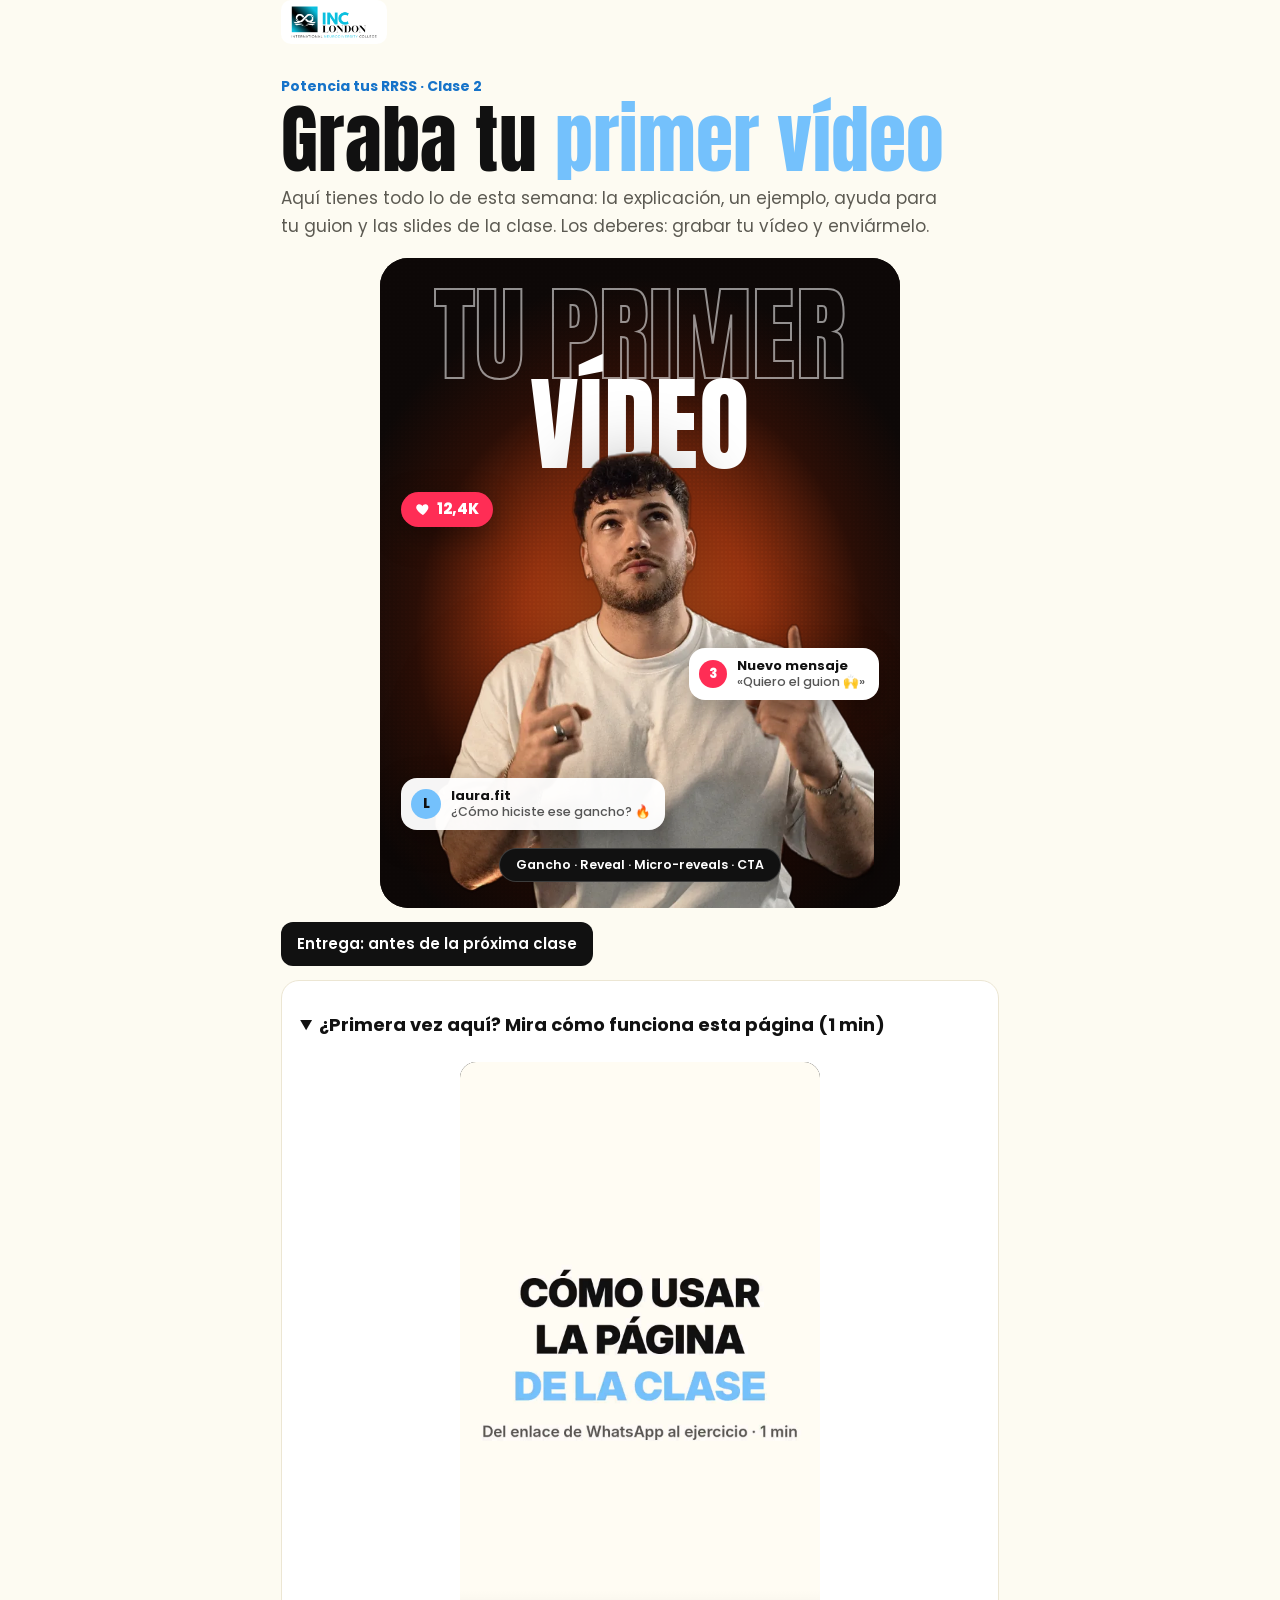
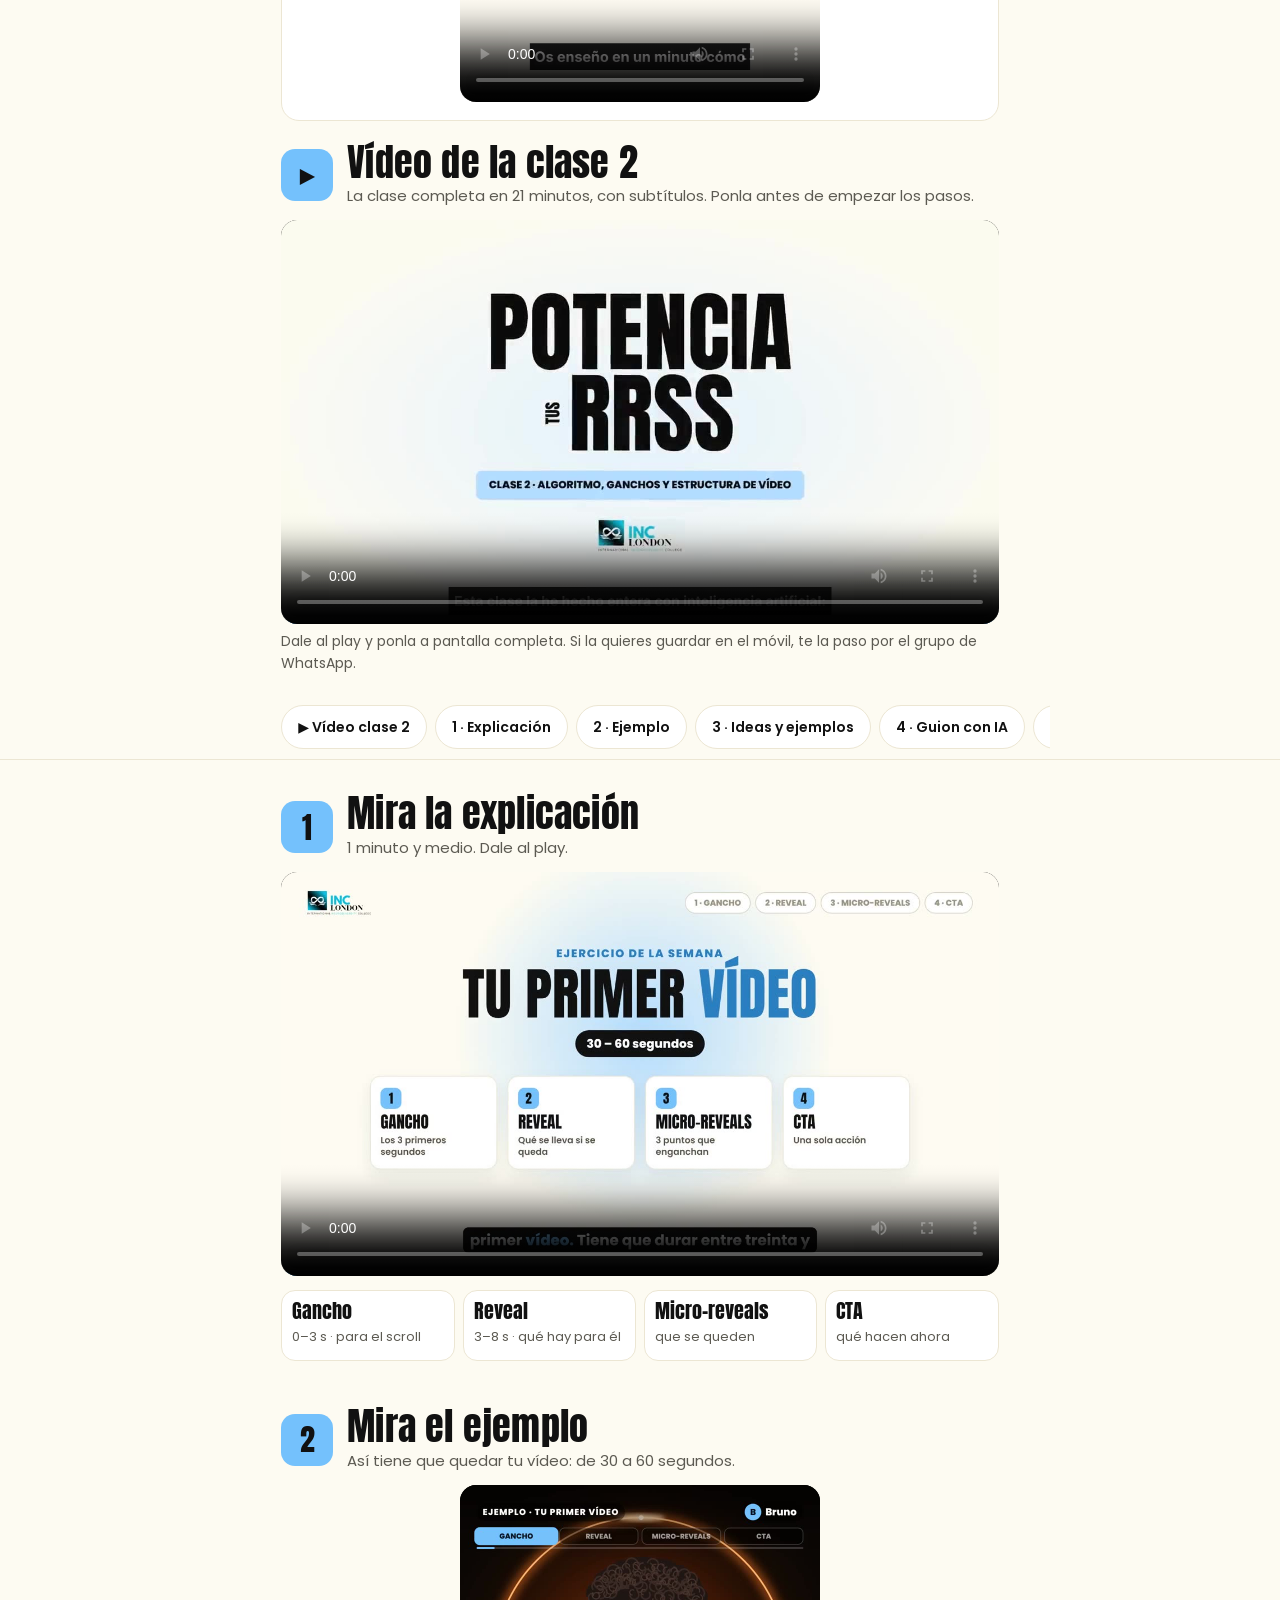
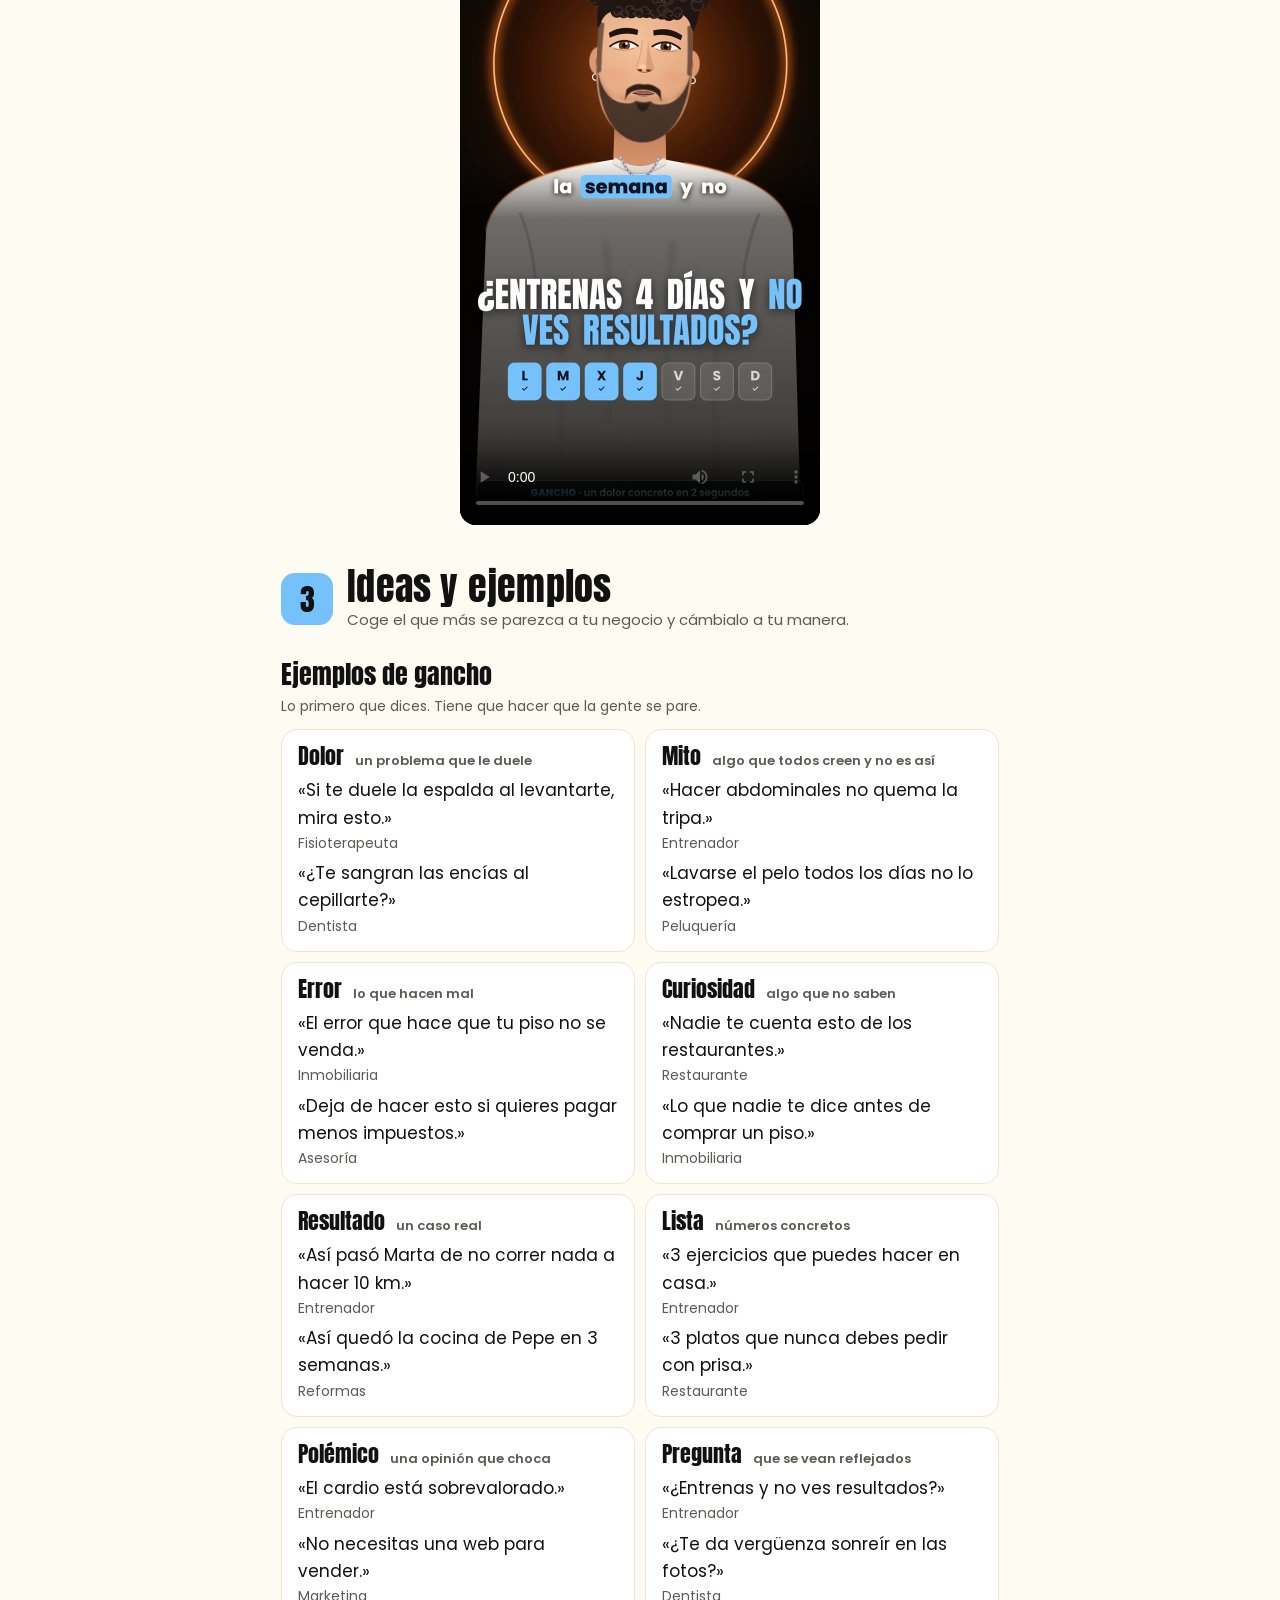
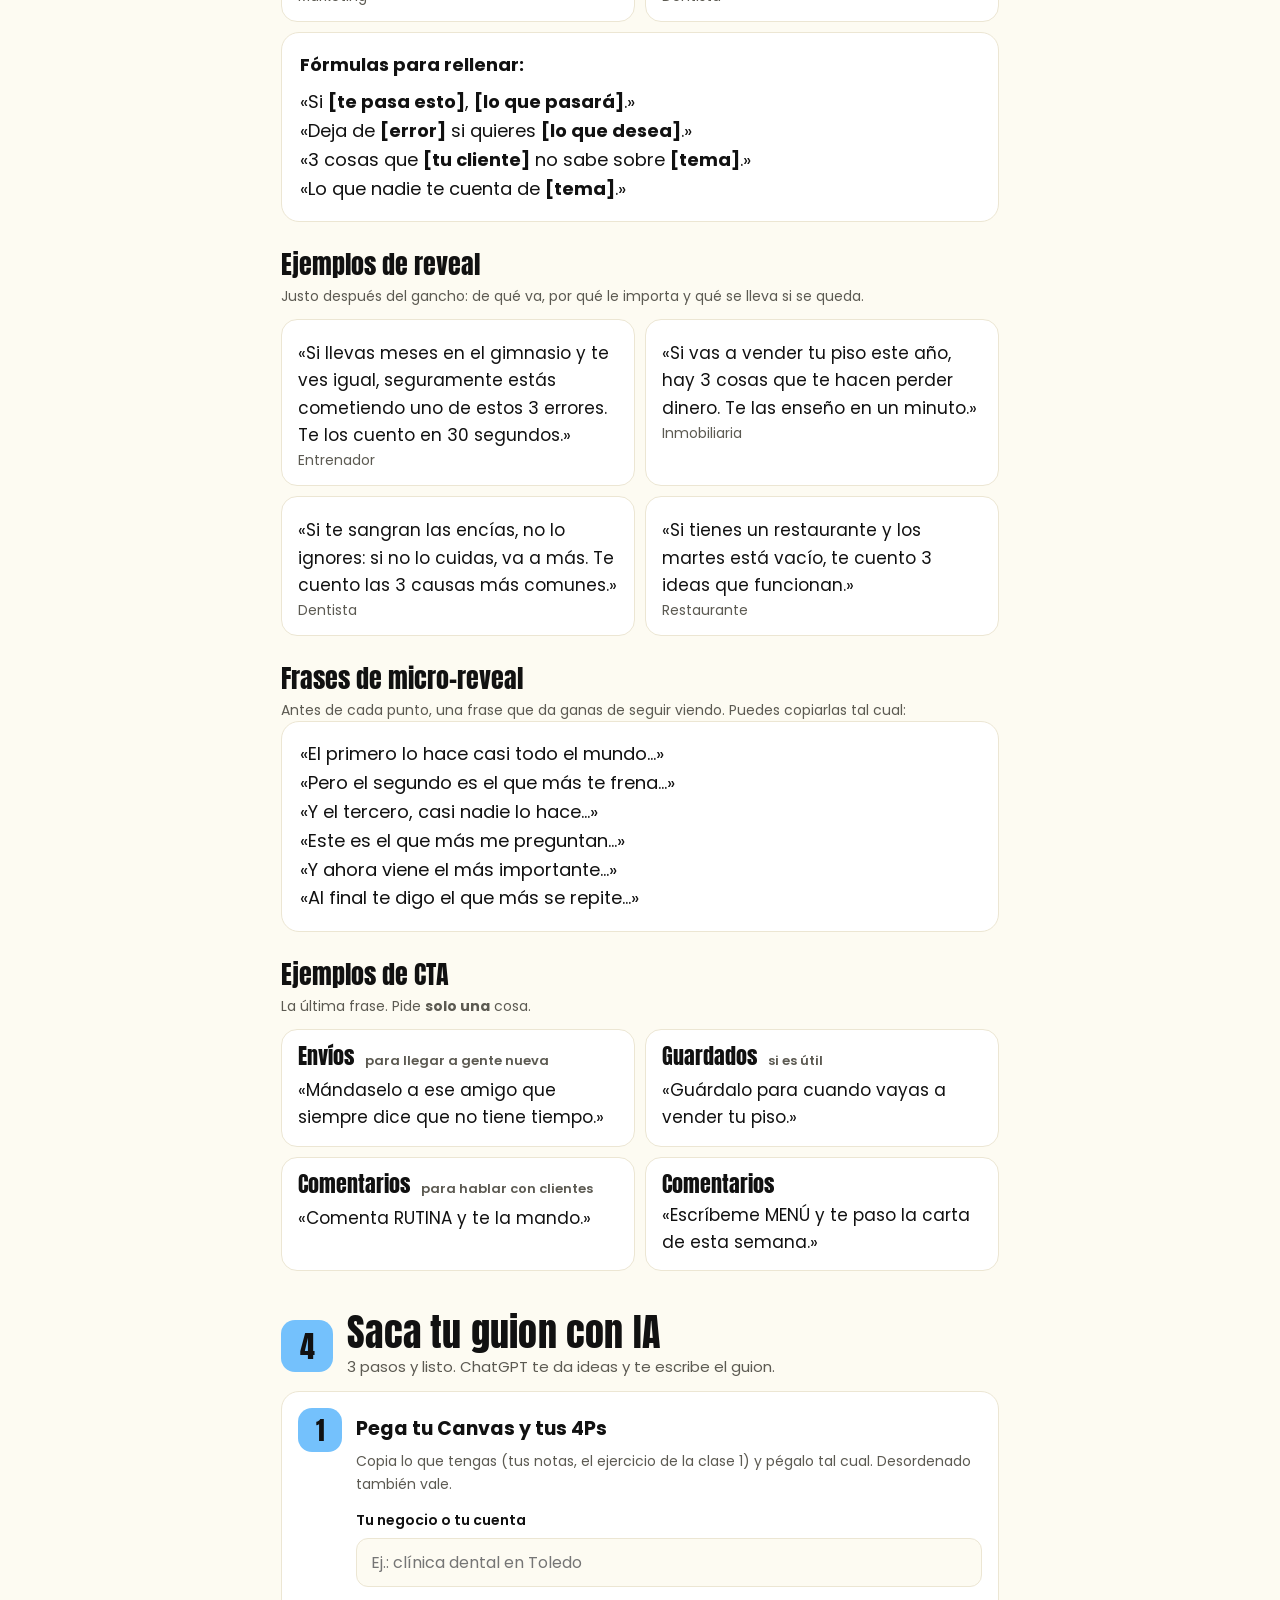
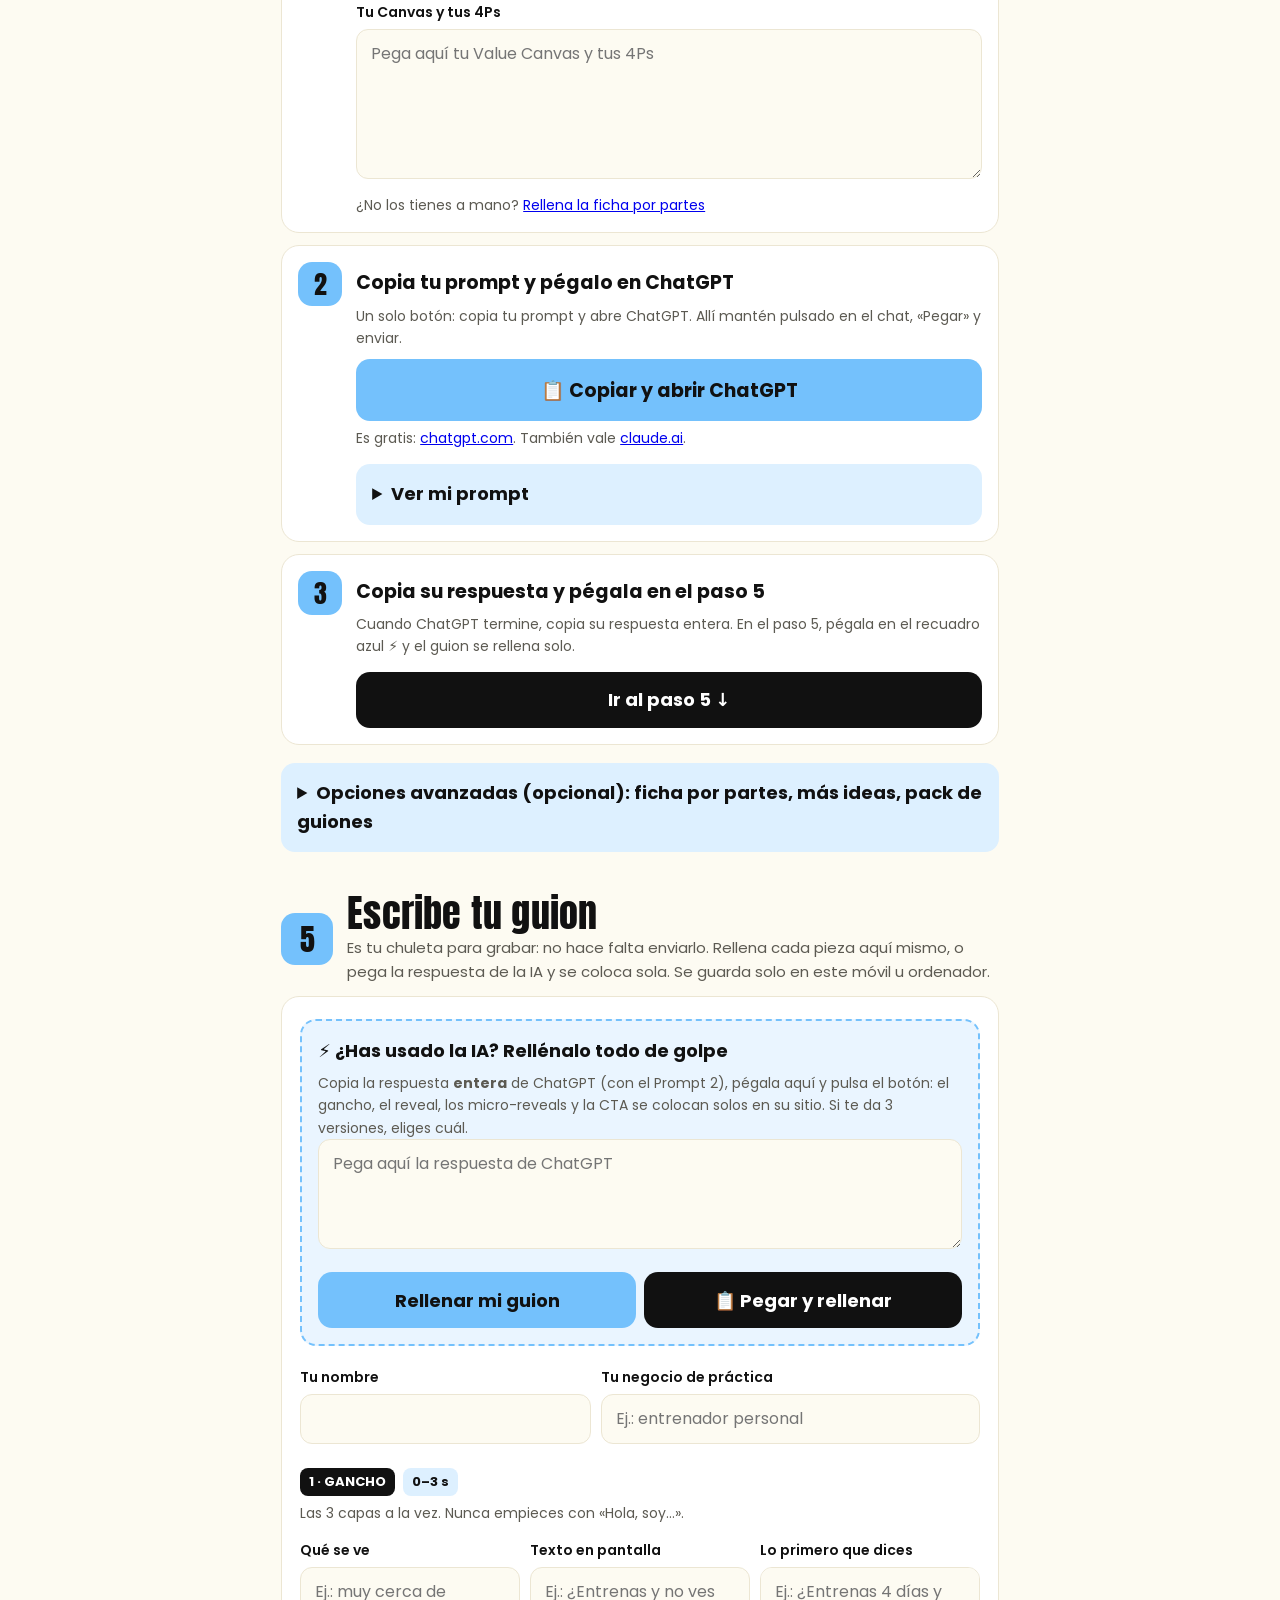
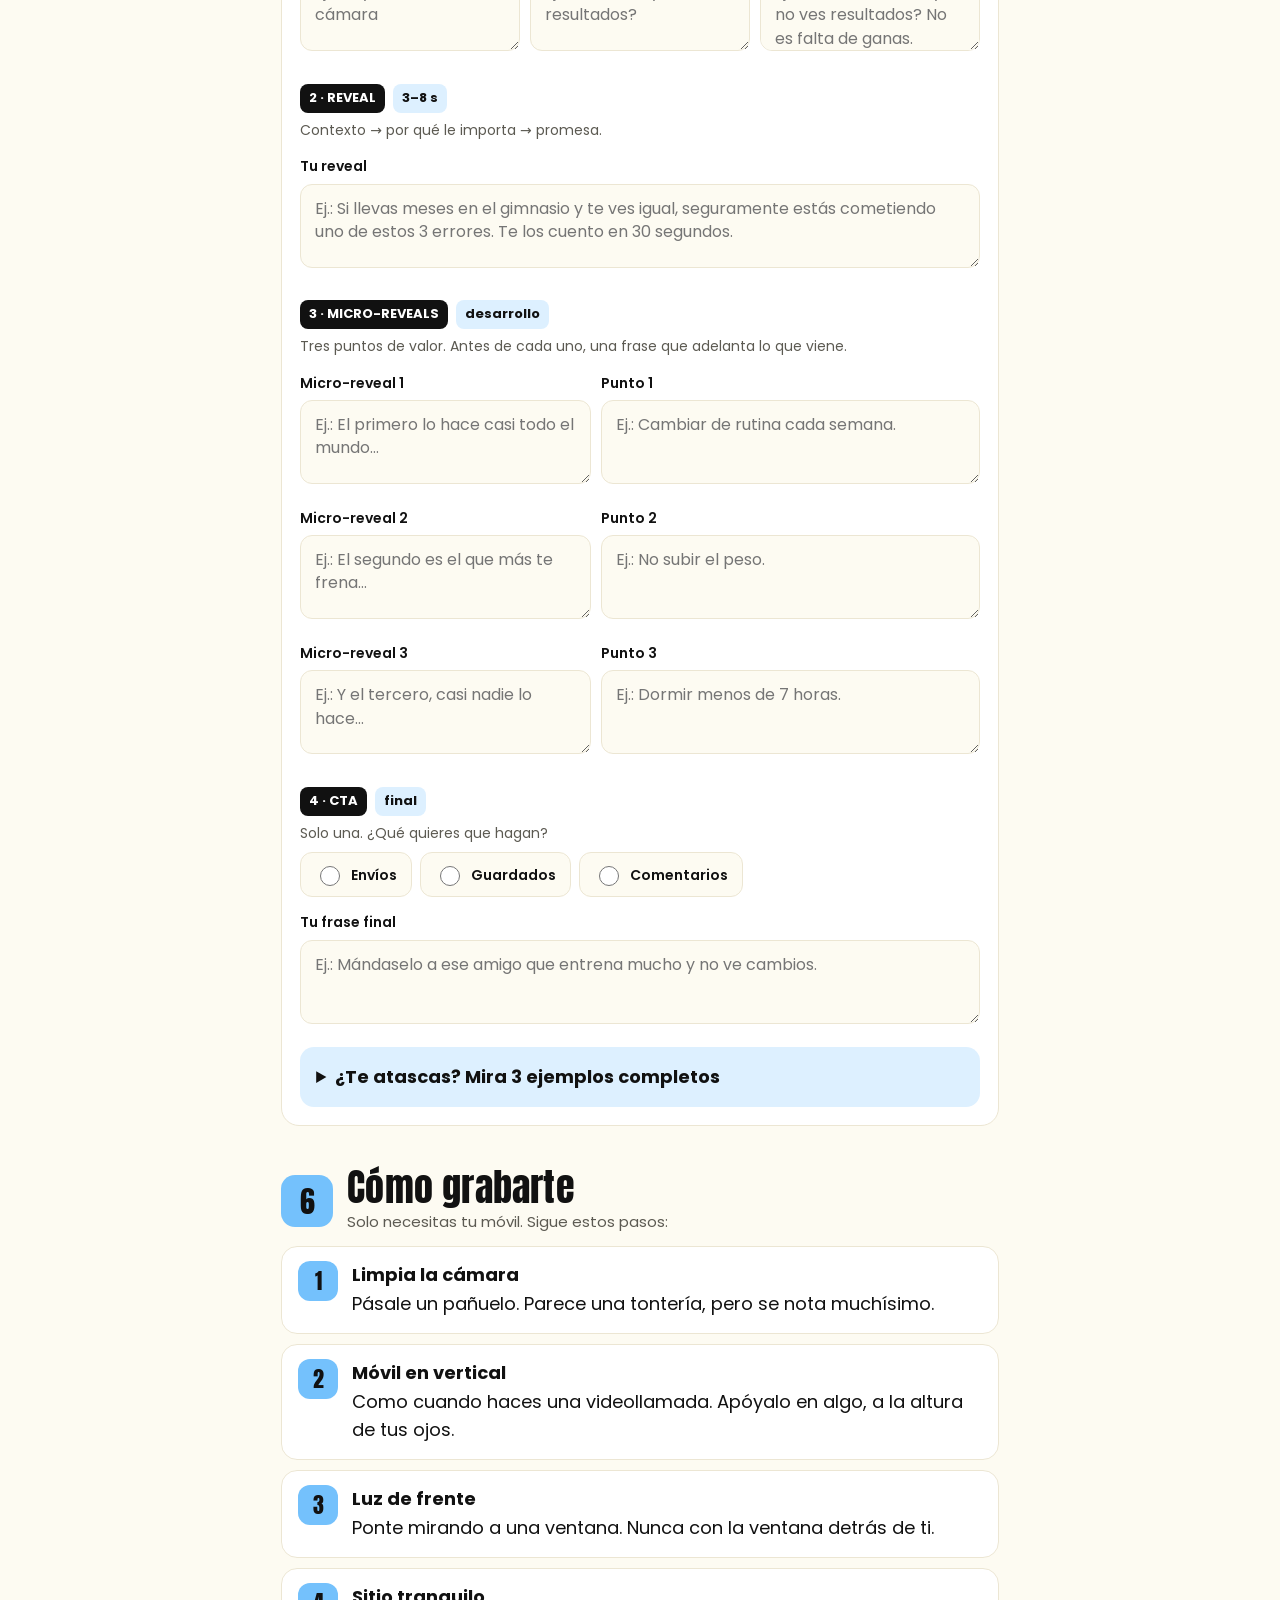
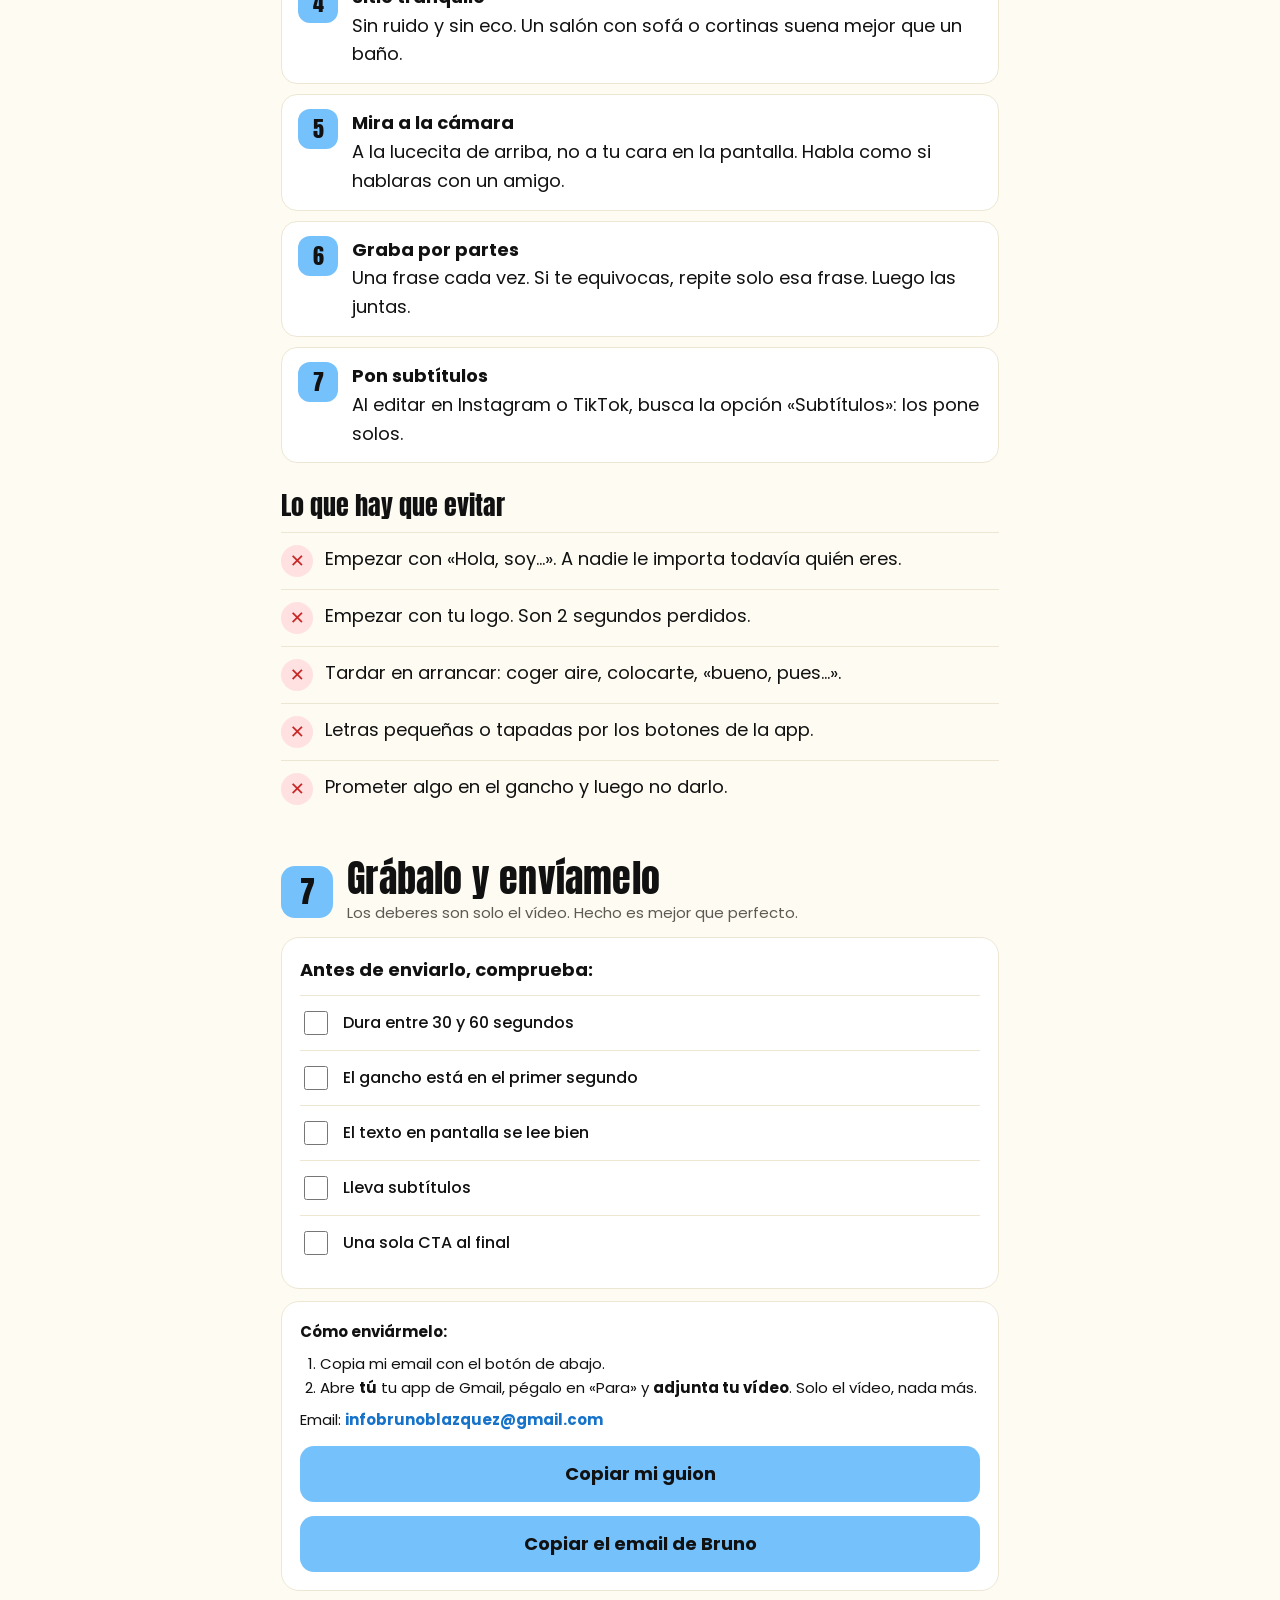
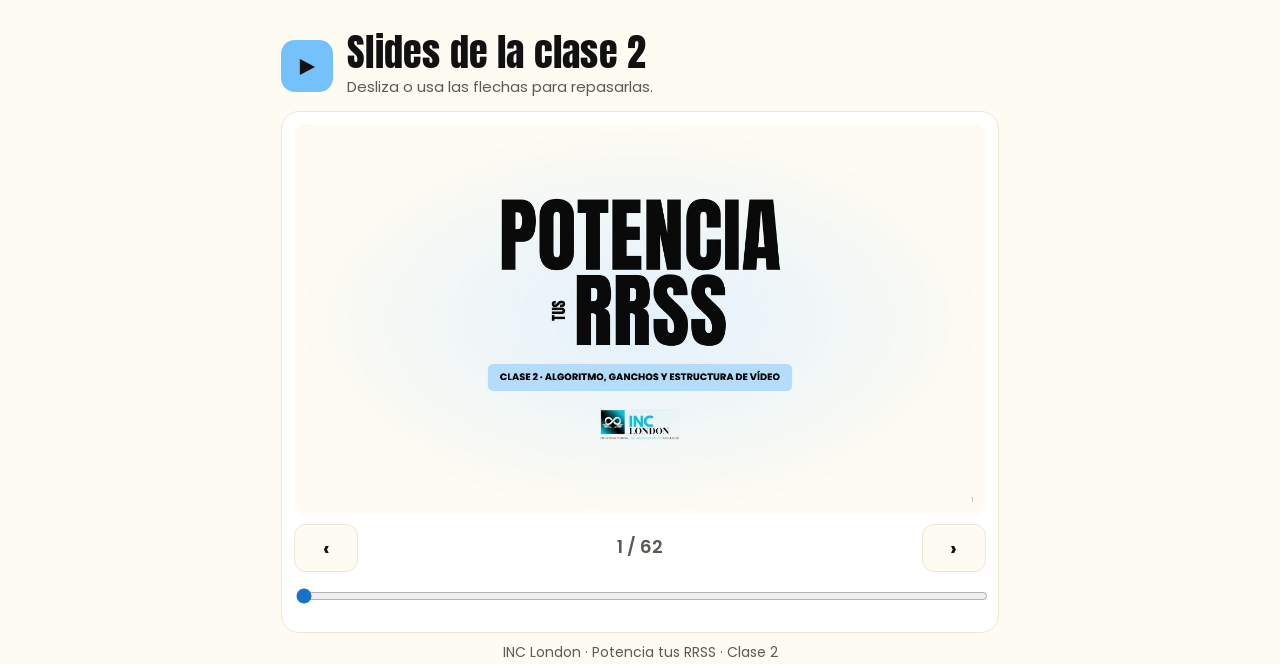
==== commit 3c174cad: "Clase 2: los deberes son solo el vídeo Co-Authored-By: Claude Opus 5.5 <noreply@anthropic.com> Claud" ====
--- a/clase2/index.html
+++ b/clase2/index.html
@@ -177,7 +177,7 @@
   <img class="logo" src="img/logo.png" alt="INC London">
   <div class="kick">Potencia tus RRSS · Clase 2</div>
   <h1>Graba tu <span>primer vídeo</span></h1>
-  <p class="lead">Aquí tienes todo lo de esta semana: la explicación, un ejemplo, tu guion para rellenar y las slides de la clase. Ve paso a paso.</p>
+  <p class="lead">Aquí tienes todo lo de esta semana: la explicación, un ejemplo, ayuda para tu guion y las slides de la clase. Los deberes: grabar tu vídeo y enviármelo.</p>
   <div class="hero" aria-label="Bruno señalando el título">
     <div class="hero-bg"></div>
     <div class="hero-word" aria-hidden="true"><span>TU PRIMER</span><span>VÍDEO</span></div>
@@ -281,7 +281,7 @@
 </section>
 
 <section id="guion">
-  <div class="step"><div class="num">5</div><div><h2>Escribe tu guion</h2><p class="sub">Rellena cada pieza aquí mismo, o pega la respuesta de la IA y se coloca sola. Se guarda solo en este móvil u ordenador.</p></div></div>
+  <div class="step"><div class="num">5</div><div><h2>Escribe tu guion</h2><p class="sub">Es tu chuleta para grabar: no hace falta enviarlo. Rellena cada pieza aquí mismo, o pega la respuesta de la IA y se coloca sola. Se guarda solo en este móvil u ordenador.</p></div></div>
   <div class="card">
     <div class="auto" id="auto">
       <b class="h">⚡ ¿Has usado la IA? Rellénalo todo de golpe</b>
@@ -341,7 +341,7 @@
 </section>
 
 <section id="enviar">
-  <div class="step"><div class="num">7</div><div><h2>Grábalo y envíamelo</h2><p class="sub">Hecho es mejor que perfecto.</p></div></div>
+  <div class="step"><div class="num">7</div><div><h2>Grábalo y envíamelo</h2><p class="sub">Los deberes son solo el vídeo. Hecho es mejor que perfecto.</p></div></div>
   <div class="card" style="margin-top:12px">
     <strong>Antes de enviarlo, comprueba:</strong>
     <ul class="check">
@@ -355,14 +355,14 @@
   <div class="card send" style="margin-top:12px">
     <strong>Cómo enviármelo:</strong>
     <ol>
-      <li>Pulsa el botón azul: se copia tu guion.</li>
-      <li>Abre <b>tú</b> tu app de Gmail (o WhatsApp), escribe a Bruno, <b>pega</b> el guion y <b>adjunta tu vídeo</b>. Su email lo copias con el botón negro.</li>
+      <li>Copia mi email con el botón de abajo.</li>
+      <li>Abre <b>tú</b> tu app de Gmail, pégalo en «Para» y <b>adjunta tu vídeo</b>. Solo el vídeo, nada más.</li>
     </ol>
     <div>Email: <span class="mail">infobrunoblazquez@gmail.com</span></div>
-    <button class="btn" id="copy" type="button">Copiar mi guion</button>
+    <button class="btn" id="copy" type="button" hidden>Copiar mi guion</button>
     <div class="ok" id="copied">¡Copiado! Ahora pégalo en tu email o WhatsApp.</div>
     <div id="copyBox"><p class="hint">No se ha podido copiar solo. Mantén pulsado el texto, selecciónalo todo y cópialo:</p><textarea id="copyText" rows="10" readonly></textarea></div>
-    <button class="btn dark" id="mailto" type="button">Copiar el email de Bruno</button>
+    <button class="btn" id="mailto" type="button">Copiar el email de Bruno</button>
     <div class="ok" id="mailok">¡Email copiado! Pégalo en el «Para» de tu Gmail.</div>
   </div>
 </section>
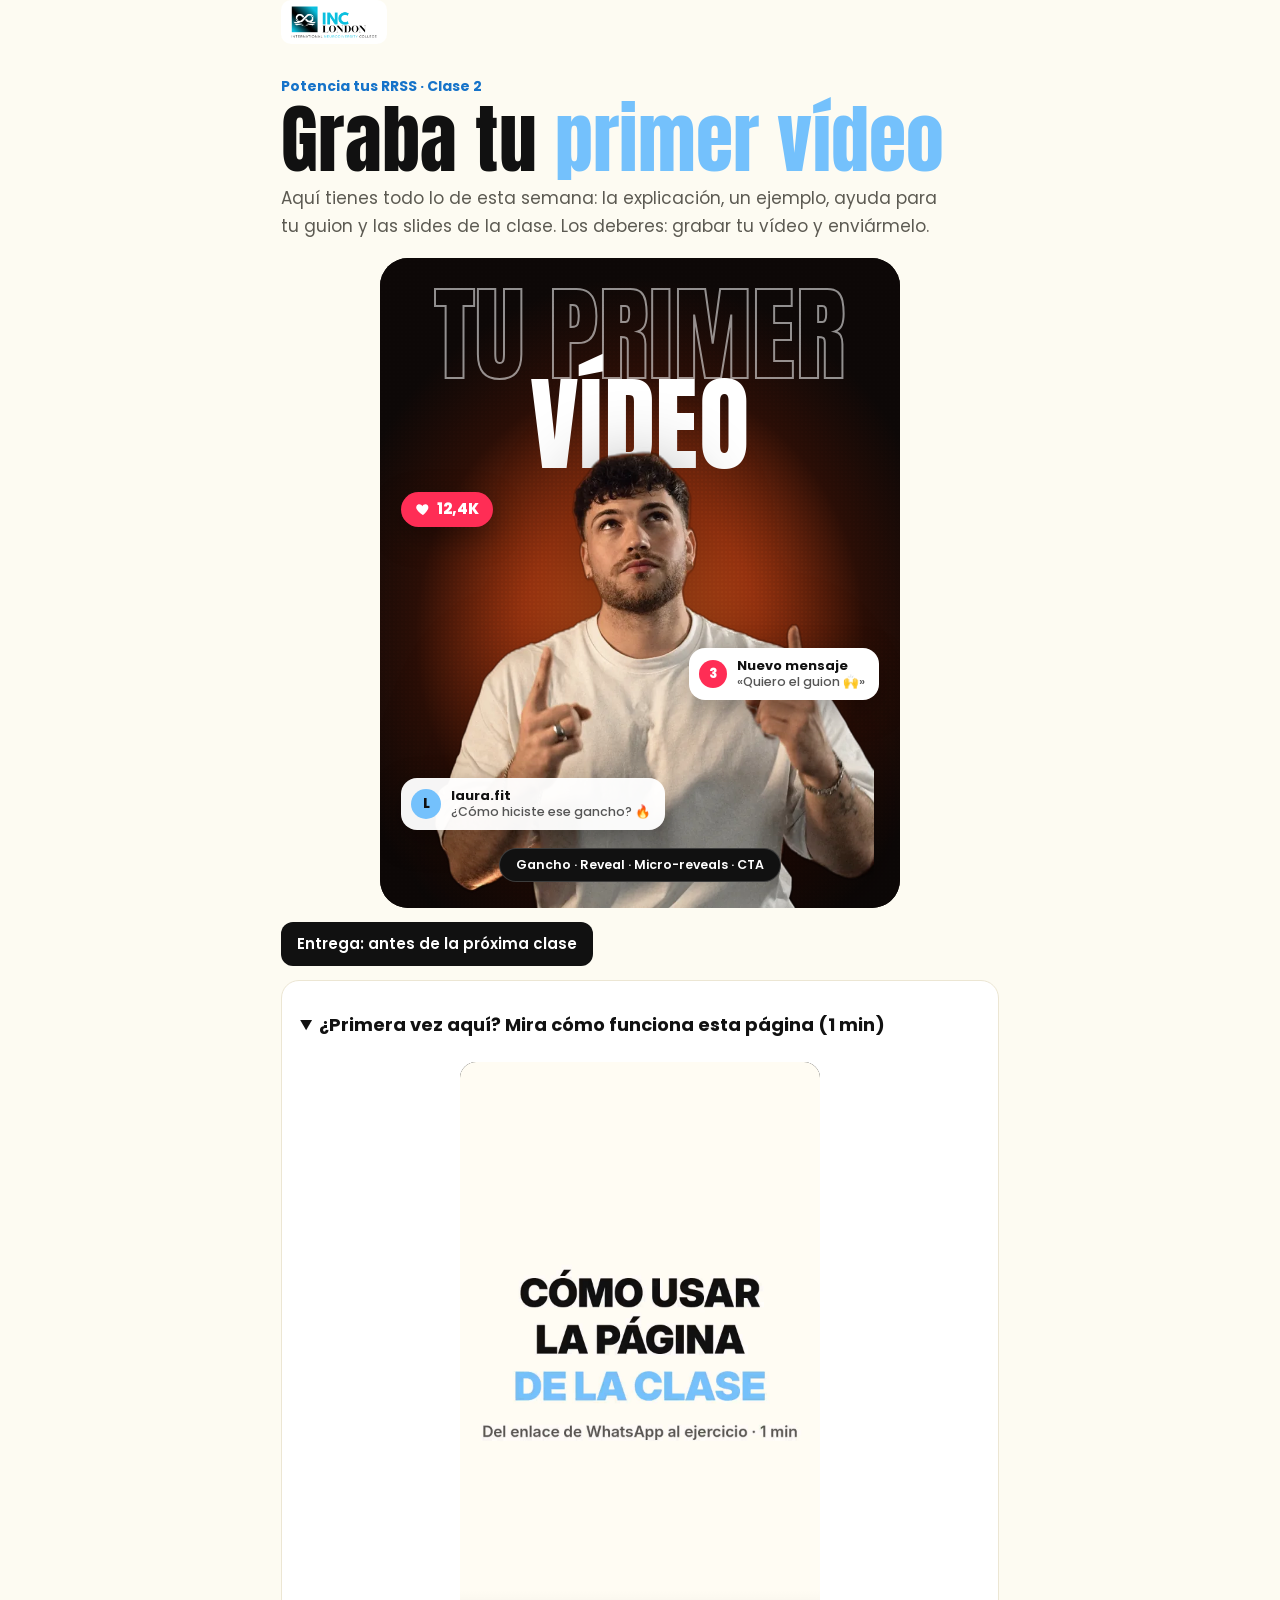
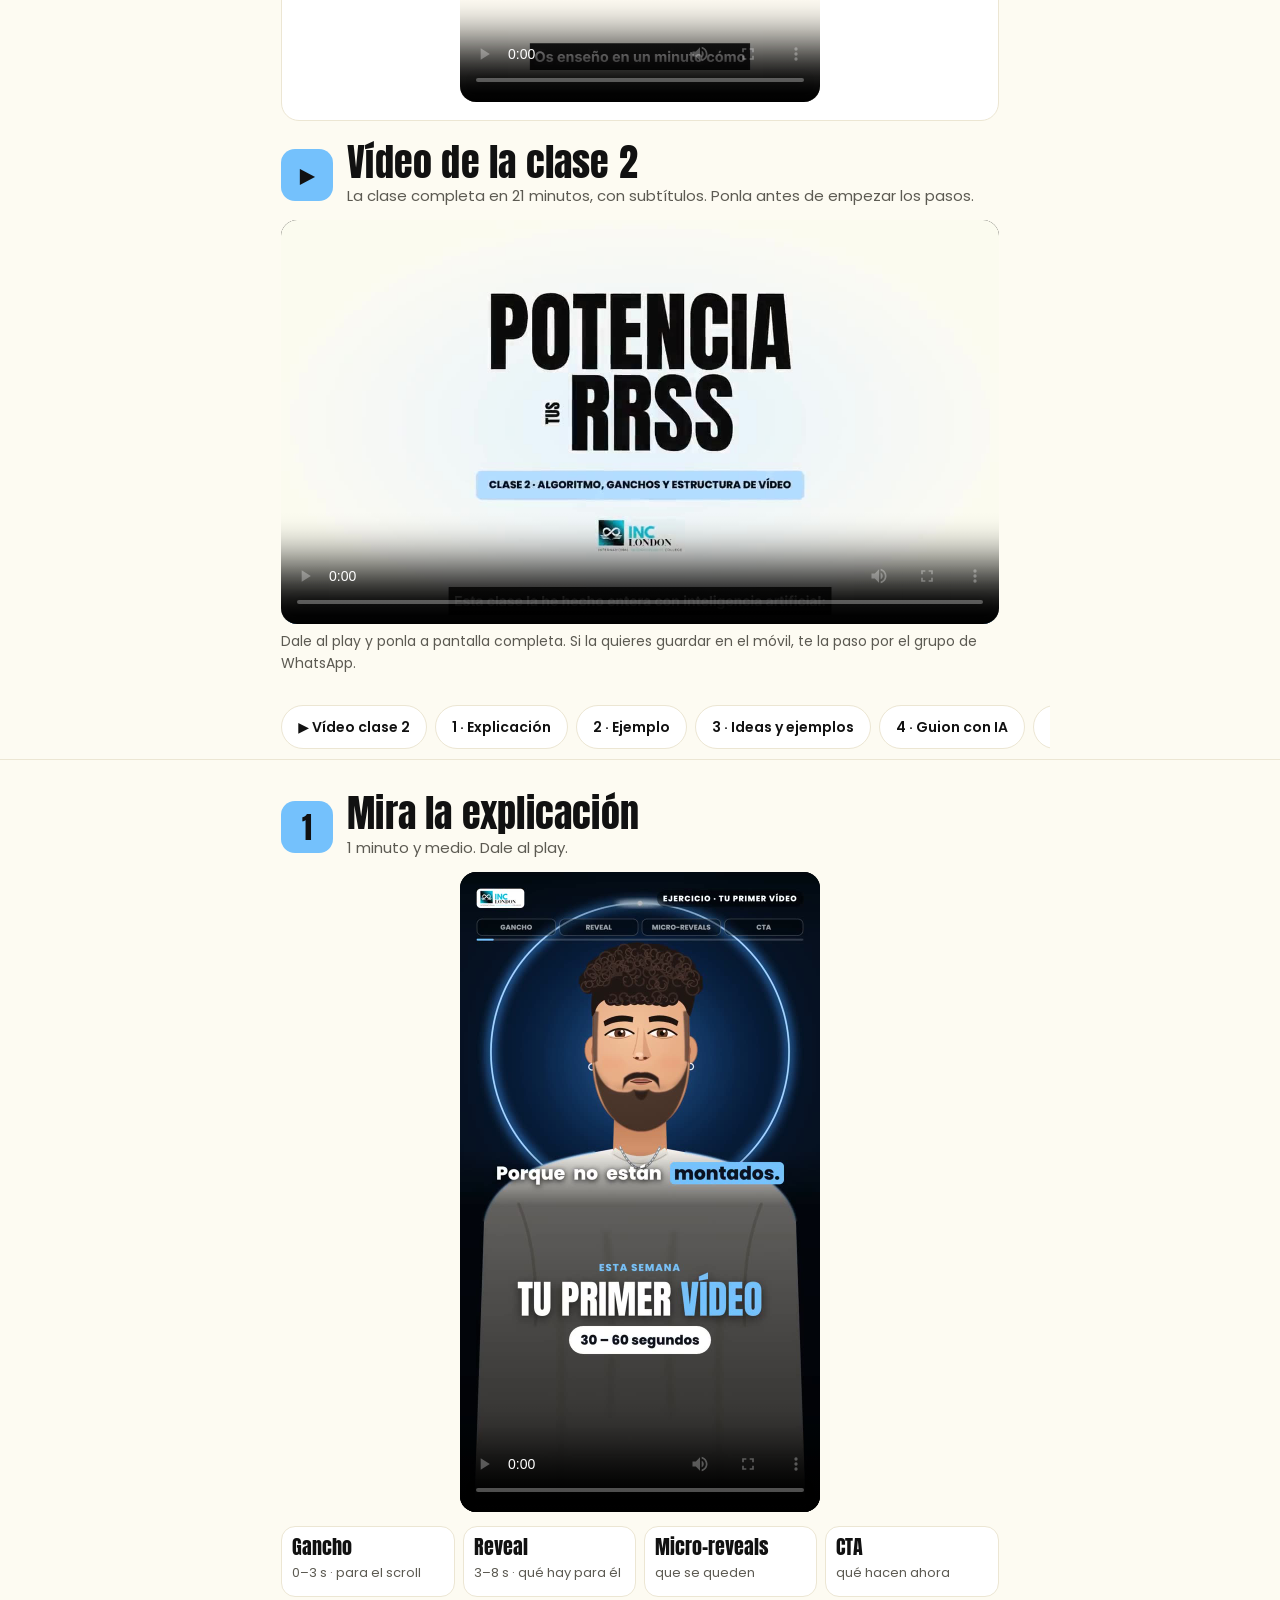
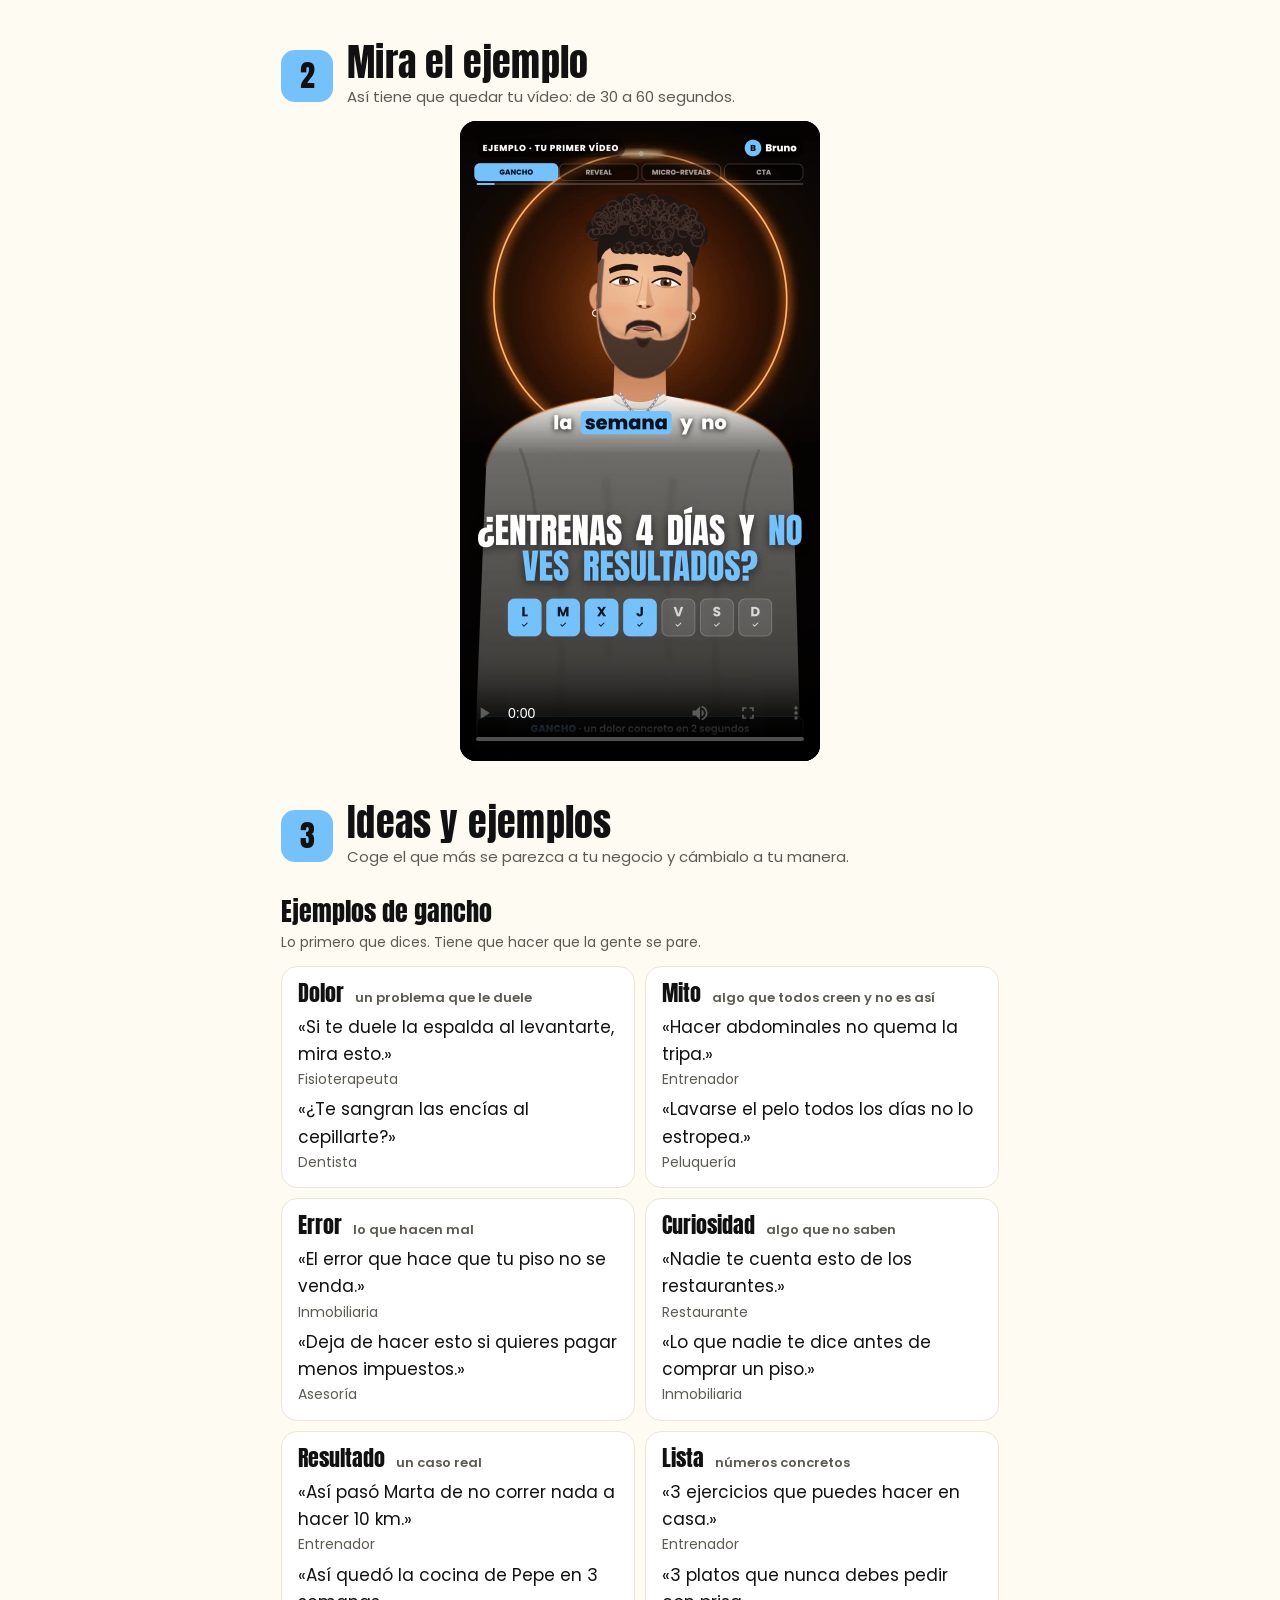
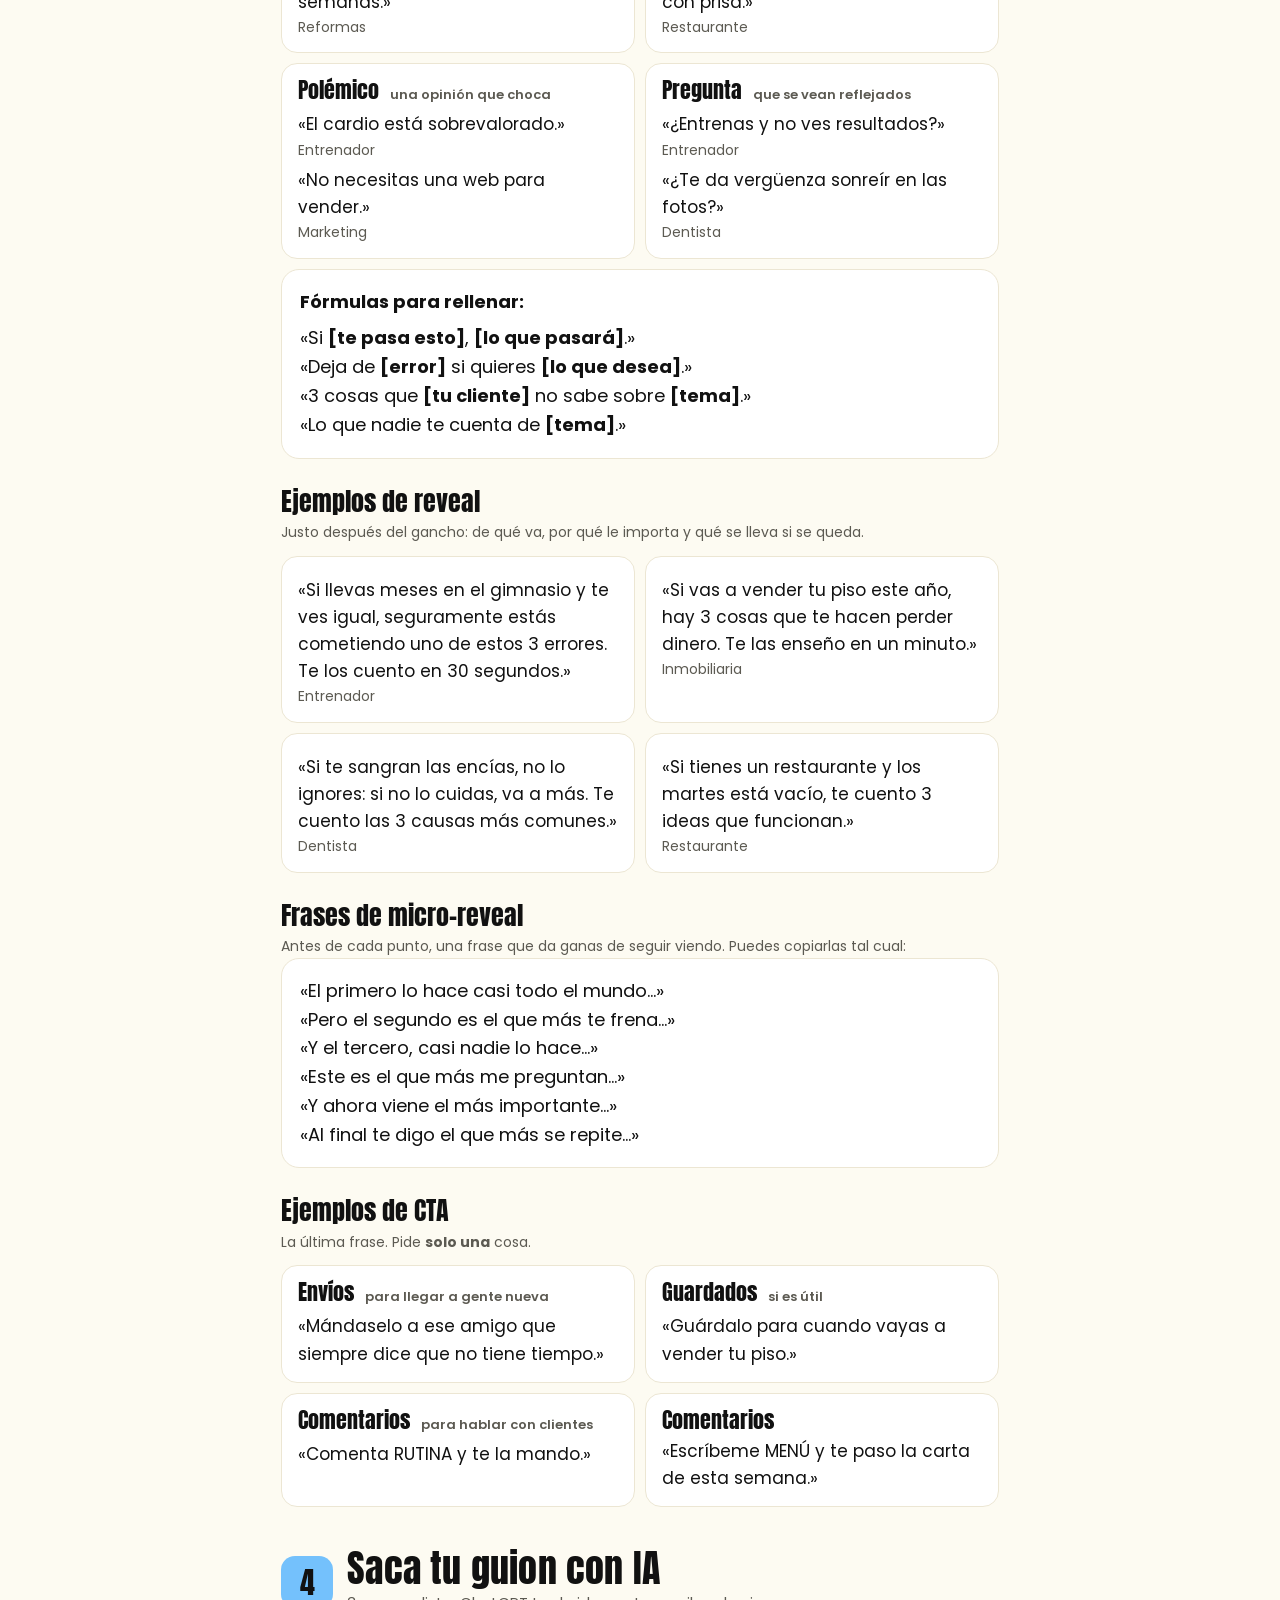
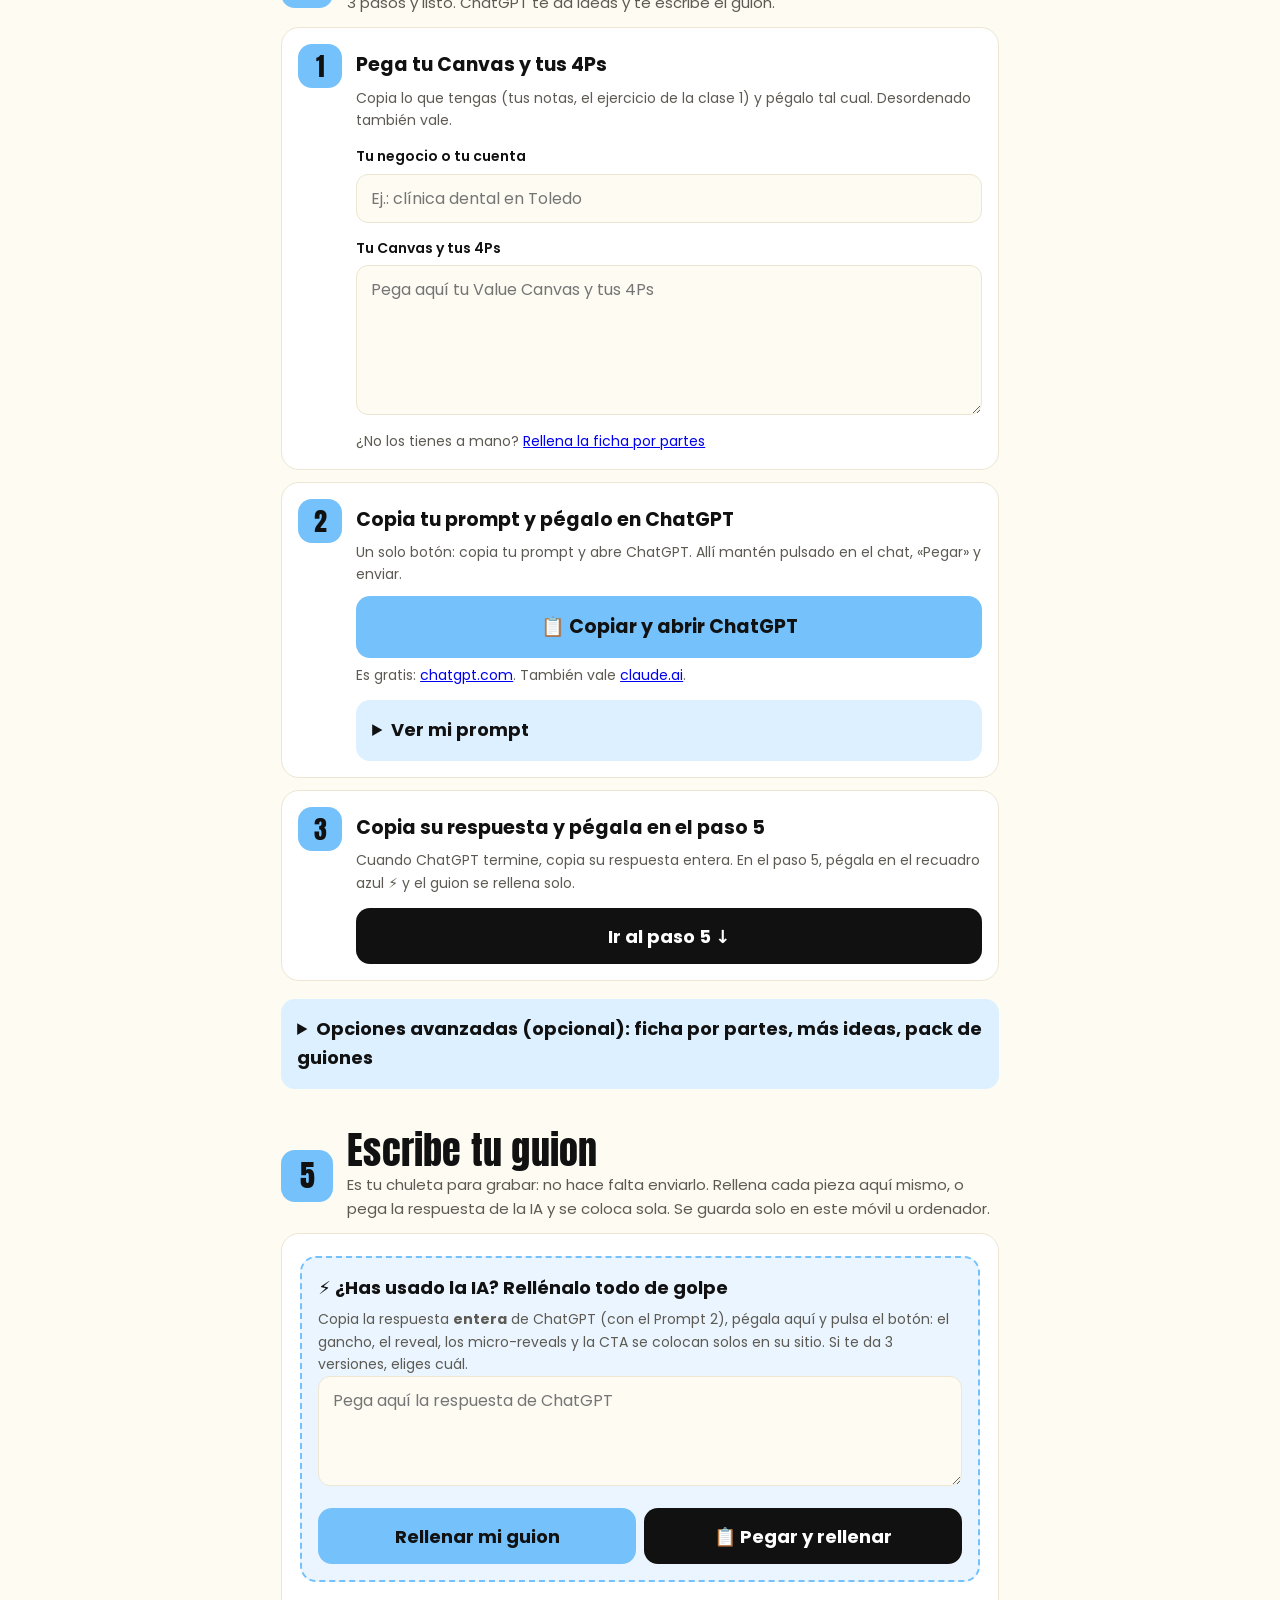
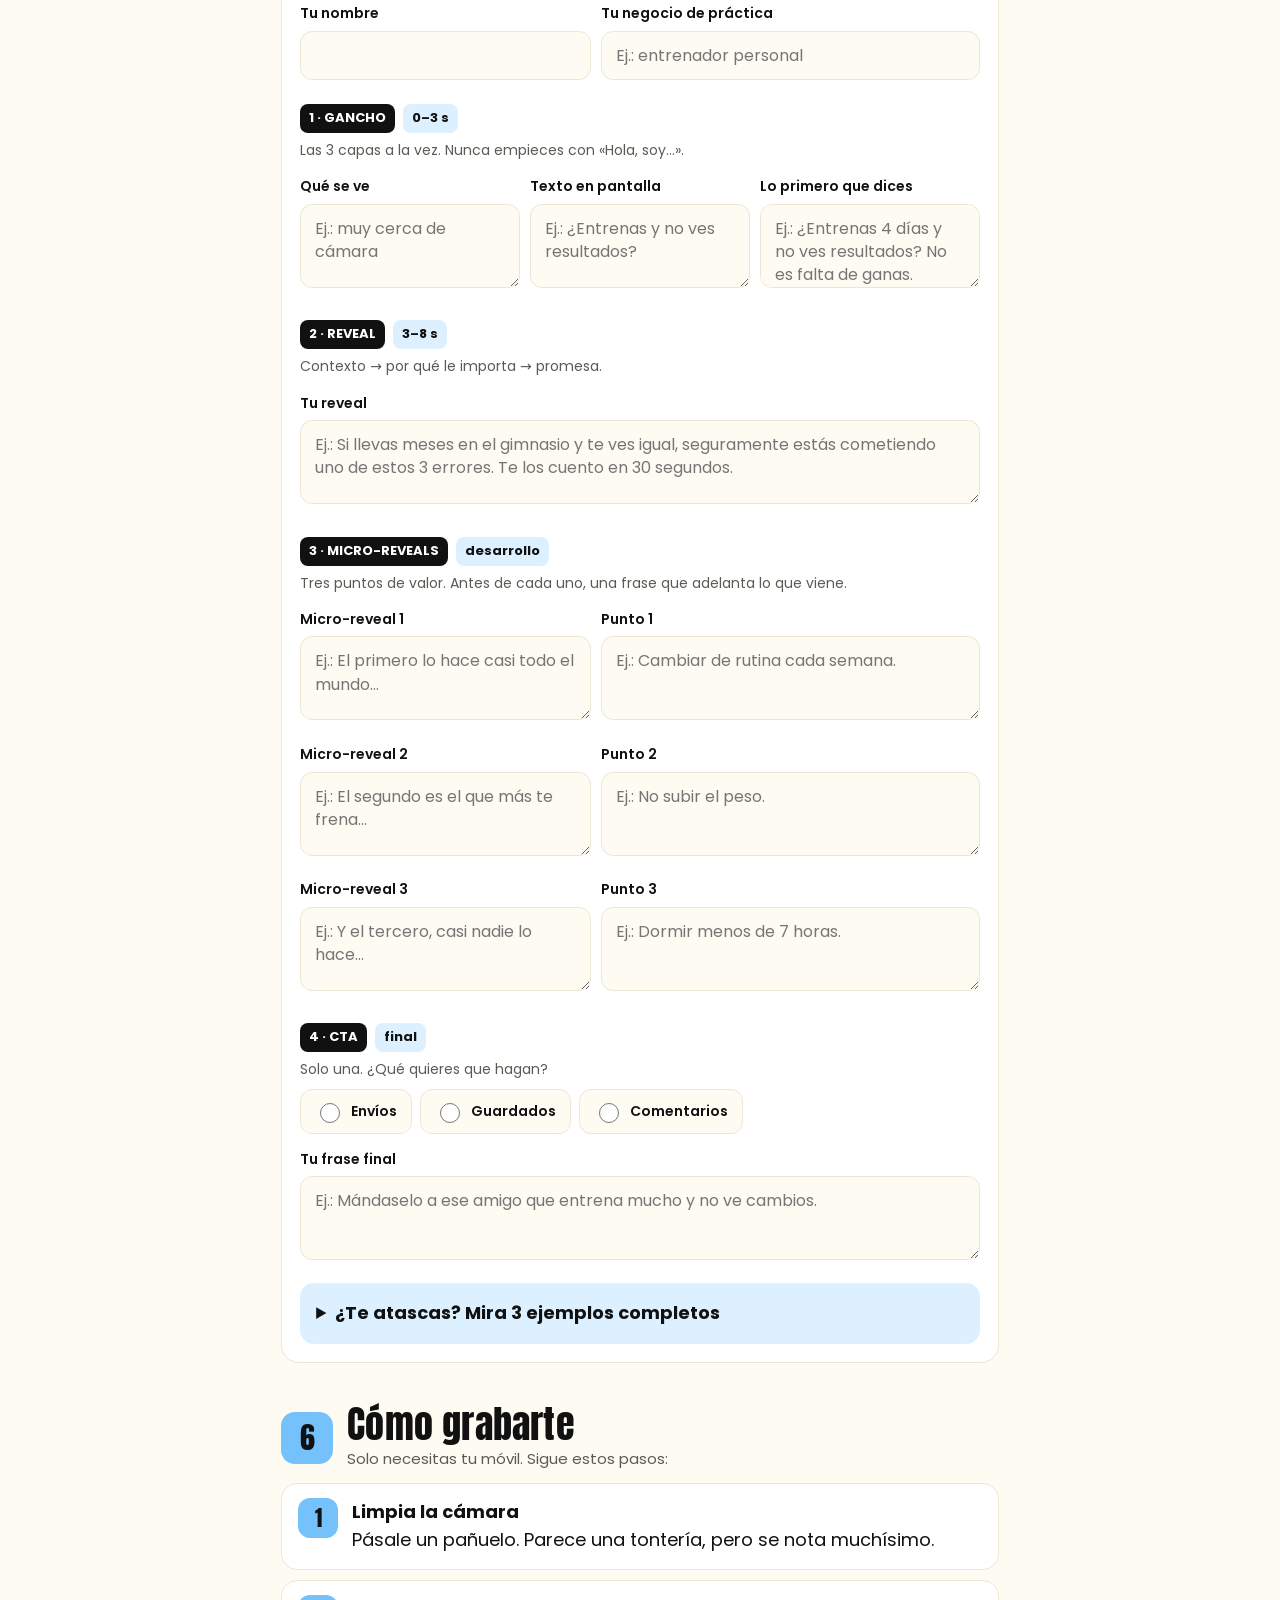
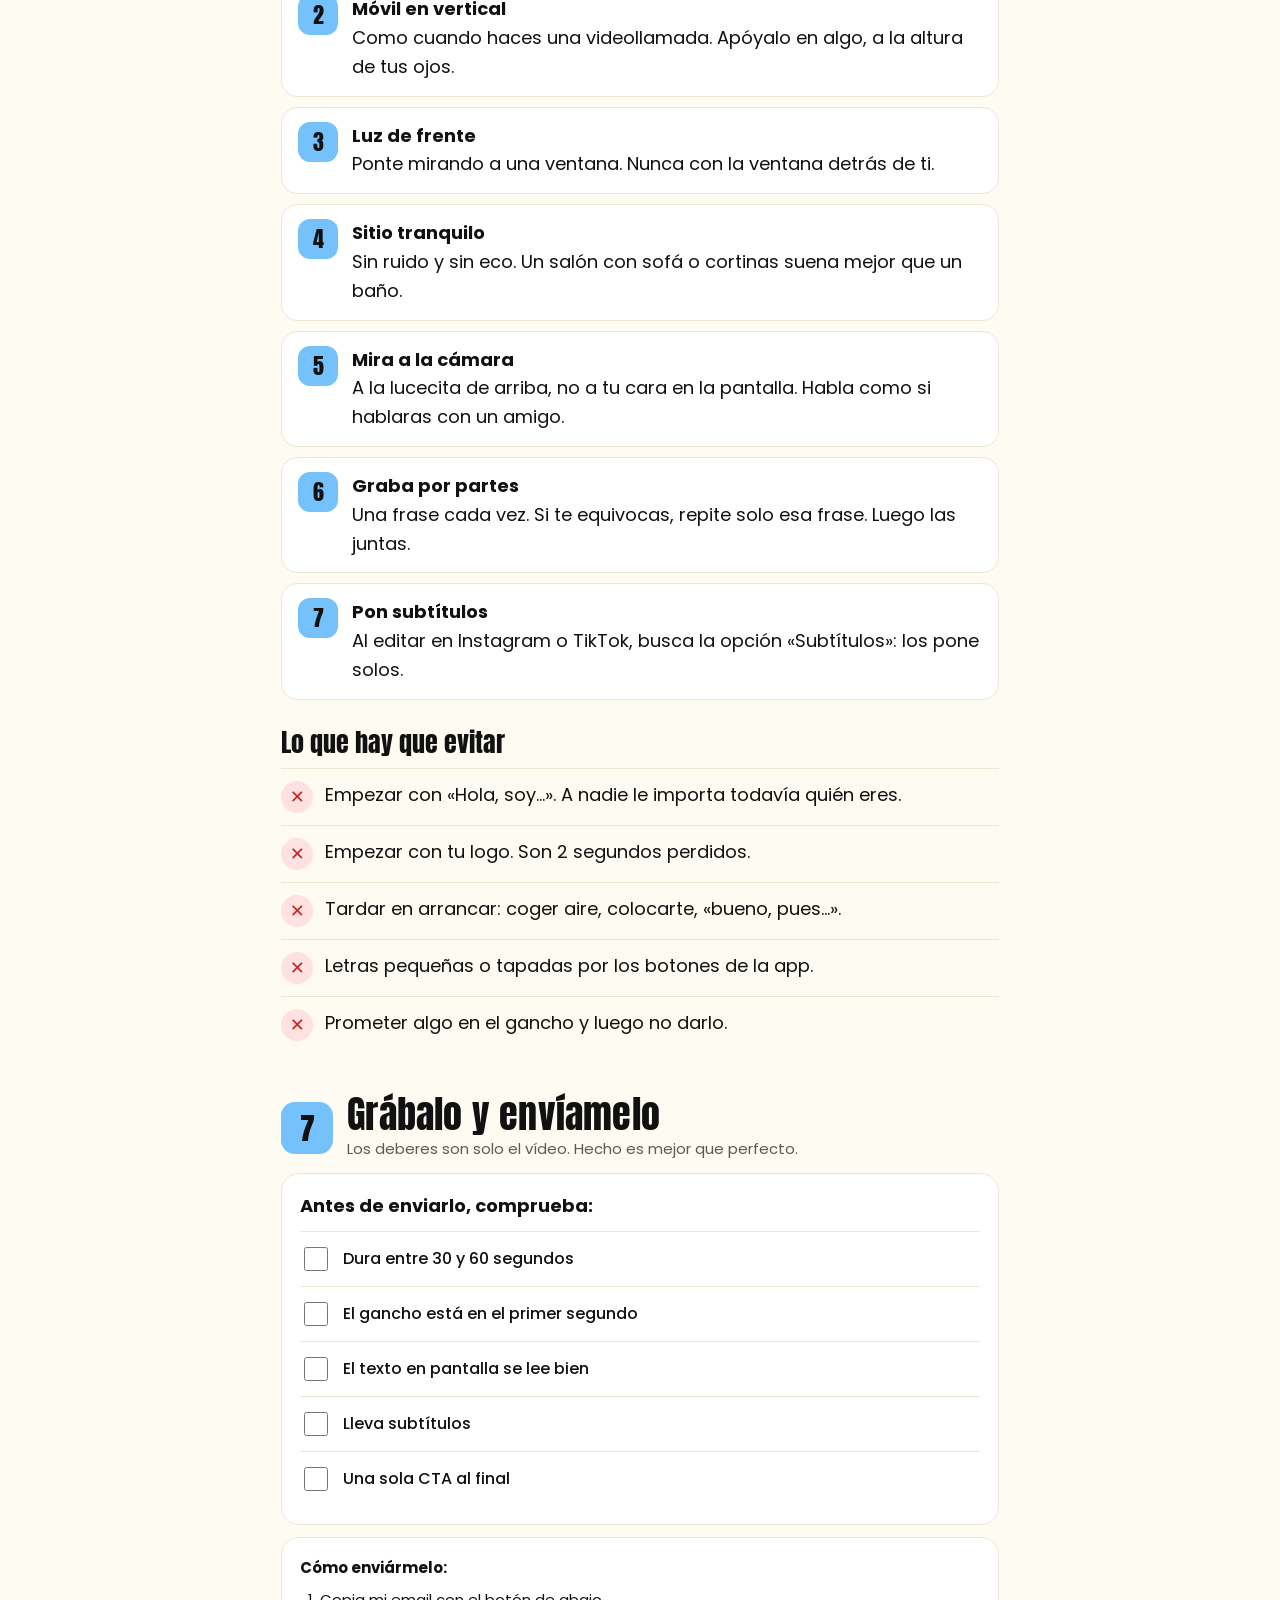
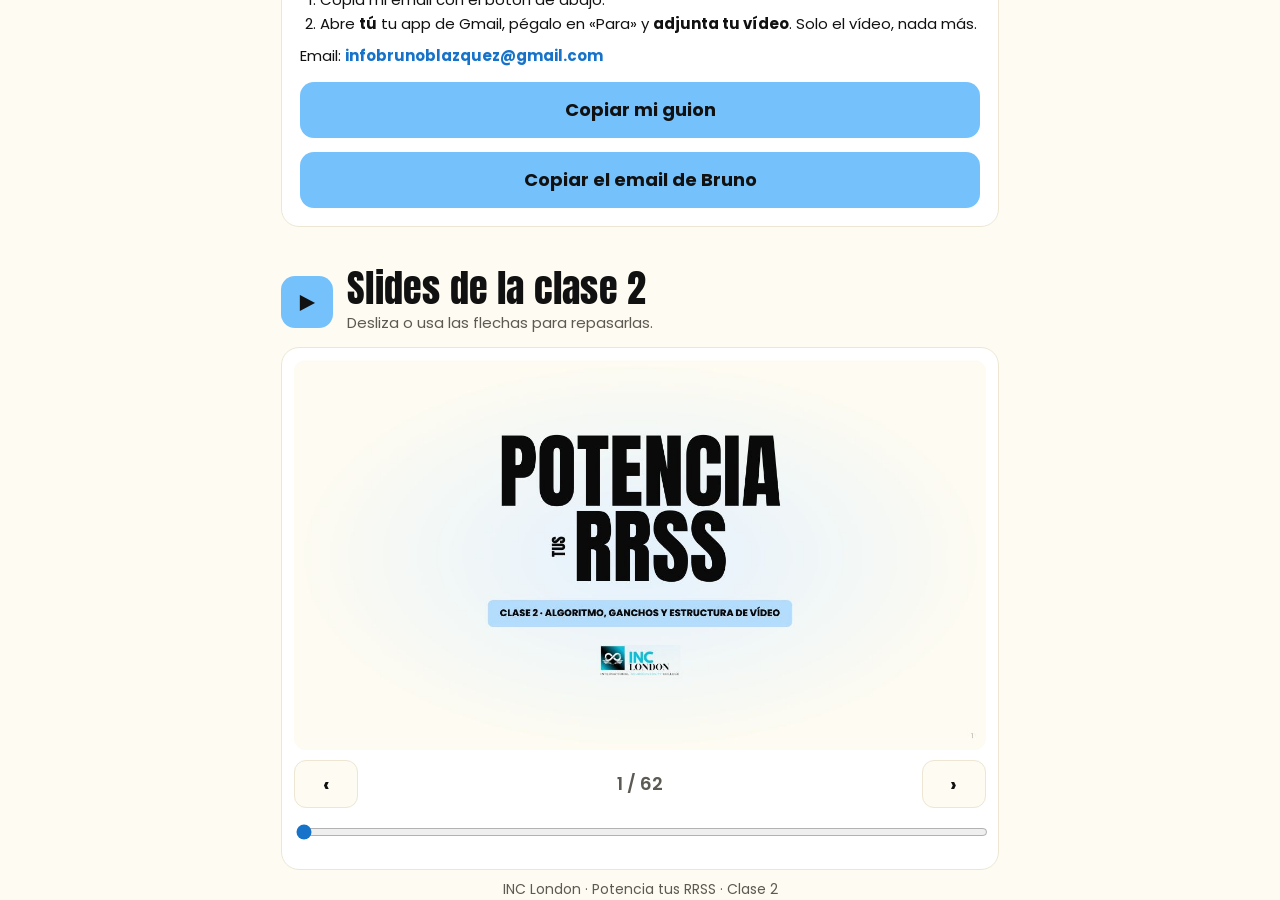
==== commit 2b976b25: "Clase 2: nuevo vídeo de explicación con avatar, vertical y con ritmo Co-Authored-By: Claude Opus 5.5" ====
--- a/clase2/index.html
+++ b/clase2/index.html
@@ -204,7 +204,7 @@
 <main class="wrap">
 <section id="explicacion">
   <div class="step"><div class="num">1</div><div><h2>Mira la explicación</h2><p class="sub">1 minuto y medio. Dale al play.</p></div></div>
-  <video controls playsinline preload="metadata" poster="img/poster-explicacion.jpg" src="videos/explicacion.mp4"></video>
+  <video class="vert" controls playsinline preload="metadata" poster="img/poster-explicacion.jpg" src="videos/explicacion.mp4"></video>
   <div class="pieces">
     <div><b>Gancho</b><small>0–3 s · para el scroll</small></div>
     <div><b>Reveal</b><small>3–8 s · qué hay para él</small></div>
